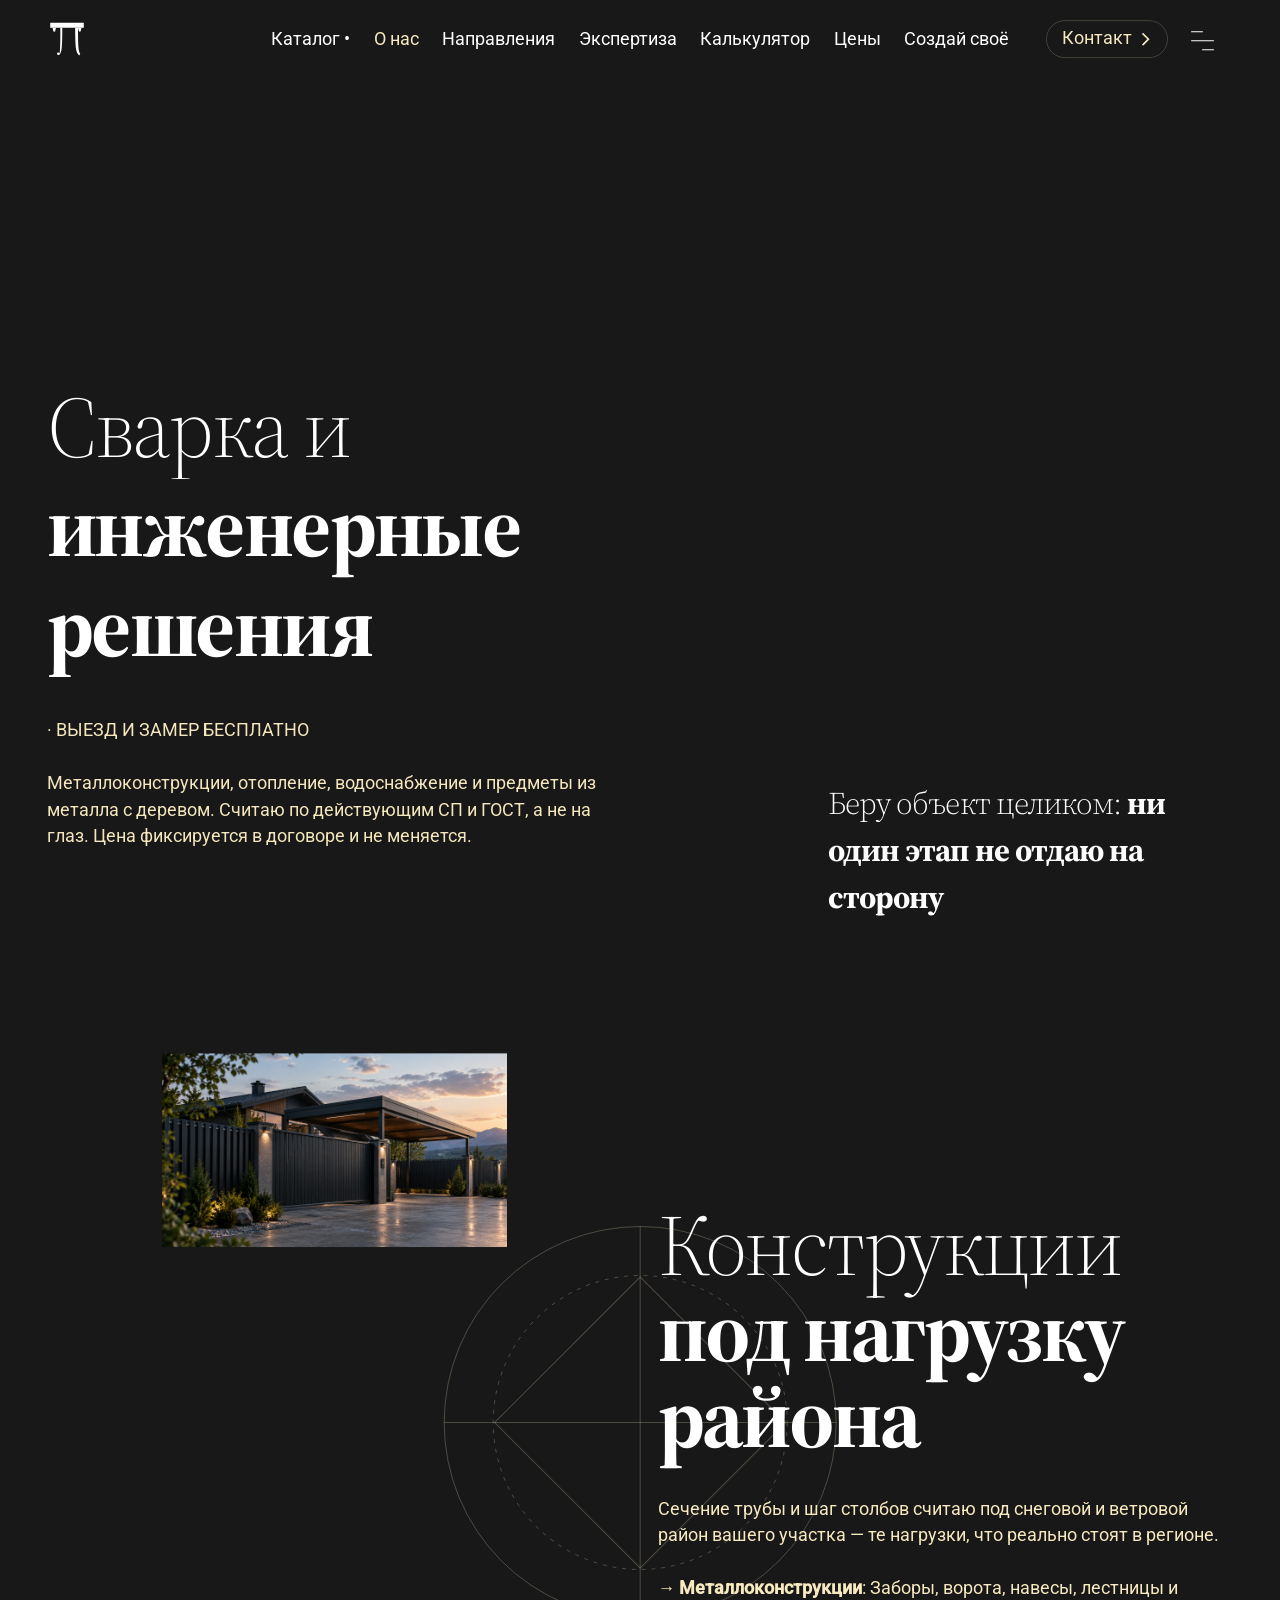
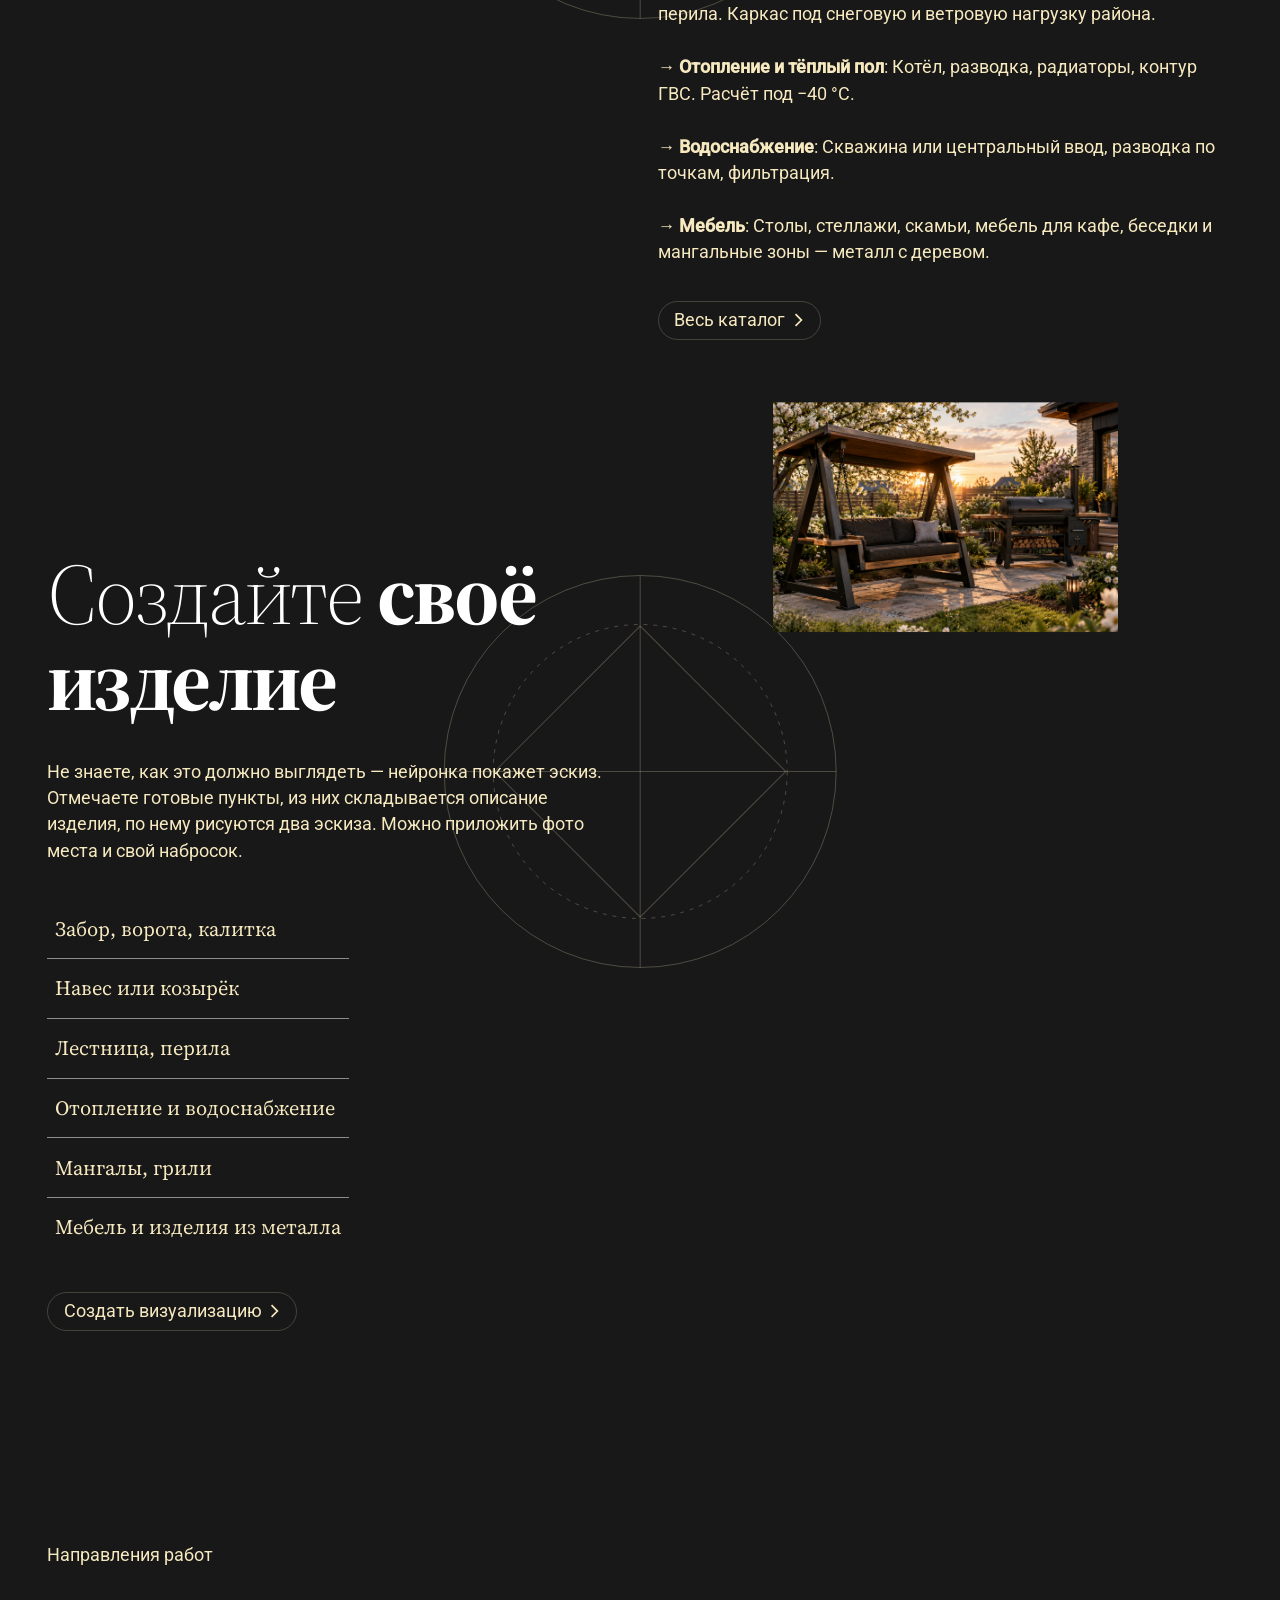
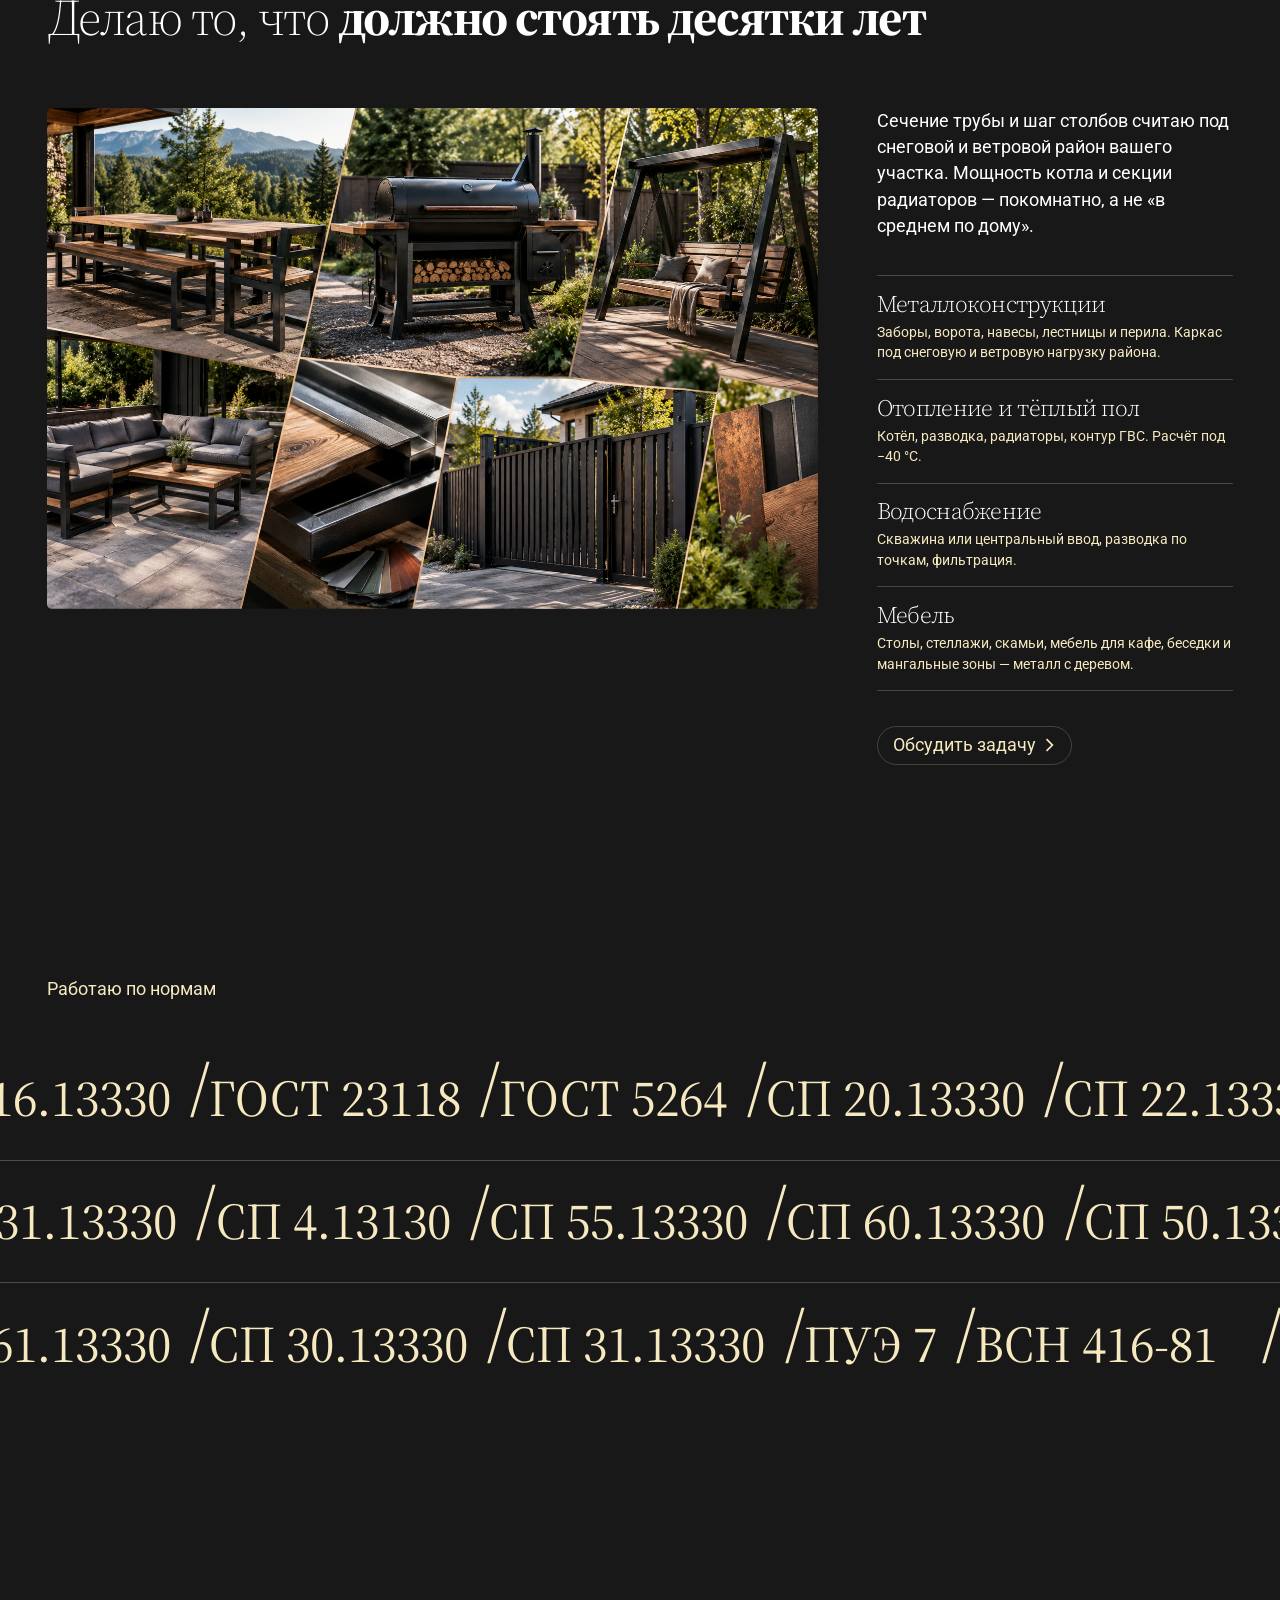
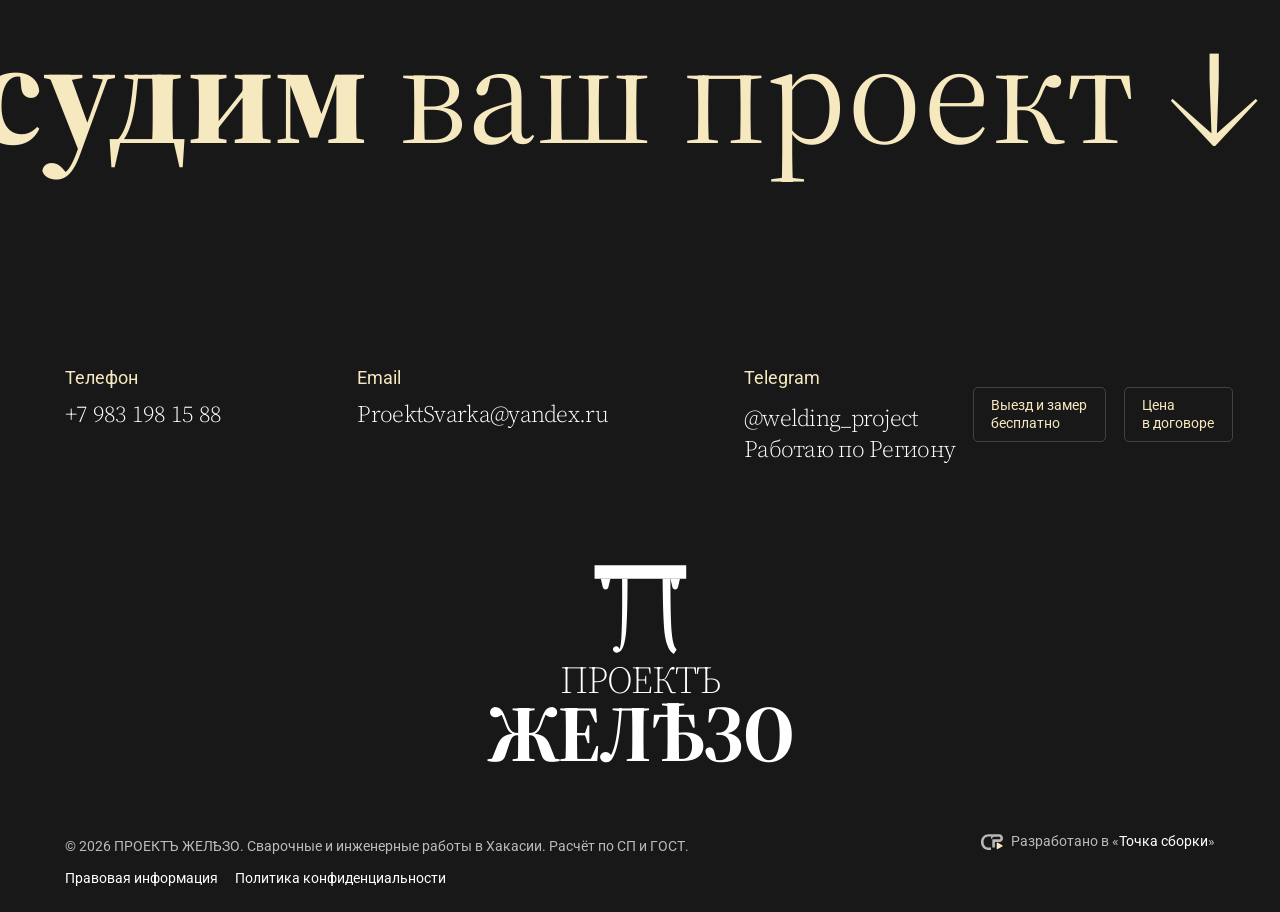
==== about.html @ 5ae34d2c "works gallery: click to zoom photos, cursor text Увеличить, loupe cursor" ====
<!DOCTYPE html>
<html lang="ru">
<head>
<meta charset="utf-8">
<meta name="viewport" content="width=device-width, initial-scale=1, viewport-fit=cover">
<title>Сварка и инженерные решения в Нижегородской области | ПРОЕКТЪ ЖЕЛѢЗО</title>
<meta name="description" content="Беру объект целиком: расчёт, закупка металла, изготовление и монтаж. Работаю по Региону выезд и замер бесплатно, цена фиксируется в договоре.">
<meta name="theme-color" content="#181818">
<link rel="canonical" href="https://project-p-coral.vercel.app/about">
<meta property="og:type" content="website">
<meta property="og:site_name" content="ПРОЕКТЪ ЖЕЛѢЗО">
<meta property="og:locale" content="ru_RU">
<meta property="og:title" content="Сварка и инженерные решения в Нижегородской области | ПРОЕКТЪ ЖЕЛѢЗО">
<meta property="og:description" content="Беру объект целиком: расчёт, закупка металла, изготовление и монтаж. Работаю по Региону выезд и замер бесплатно, цена фиксируется в договоре.">
<meta property="og:url" content="https://project-p-coral.vercel.app/about">
<meta property="og:image" content="https://project-p-coral.vercel.app/">
<meta name="twitter:card" content="summary_large_image">
<meta name="geo.region" content="RU-KK">
<meta name="geo.position" content="53.7156;91.4292">
<meta name="ICBM" content="53.7156, 91.4292">
<link rel="icon" type="image/svg+xml" href="data:image/svg+xml,%3Csvg%20xmlns%3D%22http%3A%2F%2Fwww.w3.org%2F2000%2Fsvg%22%20viewBox%3D%220%200%2064%2064%22%20fill%3D%22none%22%3E%3Crect%20width%3D%2264%22%20height%3D%2264%22%20rx%3D%2212%22%20fill%3D%22%23181818%22%2F%3E%3Cg%20transform%3D%22translate(32%2034.5)%20scale(.95)%20translate(-32%20-34.5)%22%3E%3Cg%20fill%3D%22%23f6e8bf%22%3E%0A%3Cpath%20d%3D%22M8.5%2012.4h47v6.9h-47z%22%2F%3E%0A%3Cpath%20d%3D%22M11.7%2019.3h4.9l-1%204.3c-.2.85-.65%201.25-1.45%201.25s-1.25-.4-1.45-1.25z%22%2F%3E%0A%3Cpath%20d%3D%22M47.4%2019.3h4.9l-1%204.3c-.2.85-.65%201.25-1.45%201.25s-1.25-.4-1.45-1.25z%22%2F%3E%0A%3Cpath%20d%3D%22M20.6%2019.3h4.8c0%2013.2-.25%2022.4-.75%2027.6-.5%205.1-1.5%208.4-3%209.7-1.05.9-2.15.95-3.05.25-.8-.6-.9-1.6-.2-2.3.7-.7%201.65-.7%202.35-.05.3.28.5.6.62.98.42-1.25.72-3.4.9-6.5.32-5.3.5-15.2.33-29.68z%22%2F%3E%0A%3Cpath%20d%3D%22M39.8%2019.3h7.6c0%2013.4.22%2022.7.68%2027.9.42%204.6%201.25%207.4%202.52%208.4l-1.5%202.4c-2.2-1.4-3.65-4.35-4.42-8.85-.8-4.7-1.15-14.6-1.28-29.85z%22%2F%3E%0A%3C%2Fg%3E%3C%2Fg%3E%3C%2Fsvg%3E">
<script>
  // Анимации появления включаются только при работающем JS; если скрипты не загрузились за 8 секунд — показываем страницу как есть
  document.documentElement.classList.add('js');
  setTimeout(function () {
    if (window.__siteReady) return;
    document.documentElement.classList.remove('js');
    var l = document.getElementById('loader');
    if (l) l.style.display = 'none';
  }, 8000);
</script>
<link rel="preload" href="assets/fonts/roboto-cyrillic-1.woff2" as="font" type="font/woff2" crossorigin>
<link rel="preload" href="assets/fonts/source-serif-4-cyrillic-5.woff2" as="font" type="font/woff2" crossorigin>
<link rel="preload" href="assets/fonts/source-serif-4-cyrillic-ext-4.woff2" as="font" type="font/woff2" crossorigin>
<link rel="stylesheet" href="assets/css/fonts.css">
<link rel="stylesheet" href="assets/css/style.css">
<link rel="stylesheet" href="assets/css/create.css">
<link rel="stylesheet" href="assets/css/mobile.css">
</head>
<body class="loading" data-page="about" data-gears="object">
<div class="page">
<button class="to-top" type="button" aria-label="Наверх" data-to-top data-cursor="-fusion"><svg viewBox="0 0 24 24" width="100%" height="100%" fill="none" stroke="currentColor" stroke-width="1.5" aria-hidden="true"><path d="M12 19V5M5.5 11.5 12 5l6.5 6.5"/></svg></button>

<nav class="topbar" id="topbar">
  <section class="topbar__wrap">
    <div class="topbar__inner">
      <div class="topbar__left">
        <a class="brand" href="index.html" aria-label="ПРОЕКТЪ ЖЕЛѢЗО — на главную" title="ПРОЕКТЪ ЖЕЛѢЗО" data-top-item data-cursor="-fusion"><svg viewBox="4 8 56 54" width="100%" height="100%" fill="none" role="img" aria-hidden="true"><g fill="currentColor">
<path d="M8.5 12.4h47v6.9h-47z"/>
<path d="M11.7 19.3h4.9l-1 4.3c-.2.85-.65 1.25-1.45 1.25s-1.25-.4-1.45-1.25z"/>
<path d="M47.4 19.3h4.9l-1 4.3c-.2.85-.65 1.25-1.45 1.25s-1.25-.4-1.45-1.25z"/>
<path d="M20.6 19.3h4.8c0 13.2-.25 22.4-.75 27.6-.5 5.1-1.5 8.4-3 9.7-1.05.9-2.15.95-3.05.25-.8-.6-.9-1.6-.2-2.3.7-.7 1.65-.7 2.35-.05.3.28.5.6.62.98.42-1.25.72-3.4.9-6.5.32-5.3.5-15.2.33-29.68z"/>
<path d="M39.8 19.3h7.6c0 13.4.22 22.7.68 27.9.42 4.6 1.25 7.4 2.52 8.4l-1.5 2.4c-2.2-1.4-3.65-4.35-4.42-8.85-.8-4.7-1.15-14.6-1.28-29.85z"/>
</g></svg></a>

      </div>
      <div class="topbar__right">
        <div class="nav-links"><div class="nav-links__inner">
          <a class="topbar__works" href="works.html" data-open-dropdown aria-controls="dropdown-works" data-cursor="-hidden"><p class="link-u" data-top-item>Каталог •</p></a>
          <a class="link-u is-current" href="about.html" data-top-item data-cursor="-hidden">О нас</a>
          <a class="link-u" href="team.html" data-top-item data-cursor="-hidden">Направления</a>
          <a class="link-u" href="expertise.html" data-top-item data-cursor="-hidden">Экспертиза</a>
          <a class="link-u" href="calculator.html" data-top-item data-cursor="-hidden">Калькулятор</a>
          <a class="link-u" href="prices.html" data-top-item data-cursor="-hidden">Цены</a>
          <a class="link-u" href="index.html#create" data-top-item data-cursor="-hidden">Создай своё</a>
        </div></div>
        <div class="topbar__menu" data-top-item>
          <a class="btn-link" href="#contact" data-cursor="-fusion"><div class="btn "><div class="btn__list"><div class="btn__text">Контакт</div><div class="btn__icon"><svg viewBox="0 0 8 12" width="100%" height="100%" fill="none" stroke="currentColor" stroke-width="1.4"><polyline points="1.5,1 6.5,6 1.5,11"/></svg></div></div></div></a>
          <div class="hamburger-wrap" data-cursor="-fusion"><button class="hamburger" type="button" data-open-menu aria-label="Открыть меню" aria-expanded="false"><span></span></button></div>
        </div>
      </div>
    </div>
  </section>
</nav>
<main class="page-main" id="main">

<section class="hero hero--about">
  <div class="container ahero">
    <div class="ahero__grid">
      <div class="ahero__left">
        <h1 class="page-title" data-split data-chars>Сварка и <strong>инженерные решения</strong></h1>
        <div class="ahero__intro" data-fade-up> · ВЫЕЗД И ЗАМЕР БЕСПЛАТНО<br><br>Металлоконструкции, отопление, водоснабжение и предметы из металла с деревом. Считаю по действующим СП и ГОСТ, а не на глаз. Цена фиксируется в договоре и не меняется.</div>
      </div>
      <div class="ahero__right">
        <div class="ahero__baseline" data-fade-up>Беру объект целиком: <strong>ни один этап не отдаю на сторону</strong></div>
      </div>
    </div>
  </div>
</section>
<section class="asec">
  <div class="container">
    <div class="asec__grid">
      <div class="asec__col-img"><div class="asec__img-wrap" data-parallax><img class="asec__img" src="assets/photo/zabory-vorota.jpg" alt="Ворота, забор и навес" width="1600" height="900" decoding="async"></div></div>
      <div class="asec__col-txt">
        <h2 class="asec__title">Конструкции <strong>под нагрузку района</strong></h2>
        <p class="asec__text">Сечение трубы и шаг столбов считаю под снеговой и ветровой район вашего участка — те нагрузки, что реально стоят в регионе.<br><br>→ <strong>Металлоконструкции</strong>: Заборы, ворота, навесы, лестницы и перила. Каркас под снеговую и ветровую нагрузку района.<br><br>→ <strong>Отопление и тёплый пол</strong>: Котёл, разводка, радиаторы, контур ГВС. Расчёт под −40 °C.<br><br>→ <strong>Водоснабжение</strong>: Скважина или центральный ввод, разводка по точкам, фильтрация.<br><br>→ <strong>Мебель</strong>: Столы, стеллажи, скамьи, мебель для кафе, беседки и мангальные зоны — металл с деревом.</p>
        <a class="btn-link" href="works.html" data-cursor="-fusion"><div class="btn "><div class="btn__list"><div class="btn__text">Весь каталог</div><div class="btn__icon"><svg viewBox="0 0 8 12" width="100%" height="100%" fill="none" stroke="currentColor" stroke-width="1.4"><polyline points="1.5,1 6.5,6 1.5,11"/></svg></div></div></div></a>
      </div>
    </div>
    <img class="asec__svg" src="assets/img/line-art.svg" alt="" width="450" height="450" decoding="async" loading="lazy">
  </div>
</section>
<section class="asec">
  <div class="container">
    <div class="asec__grid">
      <div class="asec__col-txt">
        <h2 class="asec__title">Создайте <strong>своё изделие</strong></h2>
        <p class="asec__text">Не знаете, как это должно выглядеть — нейронка покажет эскиз. Отмечаете готовые пункты, из них складывается описание изделия, по нему рисуются два эскиза. Можно приложить фото места и свой набросок.</p>
        <div><ul class="ptypes">
          <li class="ptypes__item"><div class="ptypes__txt">Забор, ворота, калитка</div></li>
          <li class="ptypes__item"><div class="ptypes__txt">Навес или козырёк</div></li>
          <li class="ptypes__item"><div class="ptypes__txt">Лестница, перила</div></li>
          <li class="ptypes__item"><div class="ptypes__txt">Отопление и водоснабжение</div></li>
          <li class="ptypes__item"><div class="ptypes__txt">Мангалы, грили</div></li>
          <li class="ptypes__item"><div class="ptypes__txt">Мебель и изделия из металла</div></li>
        </ul></div>
        <a class="btn-link" href="index.html#create" data-cursor="-fusion"><div class="btn "><div class="btn__list"><div class="btn__text">Создать визуализацию</div><div class="btn__icon"><svg viewBox="0 0 8 12" width="100%" height="100%" fill="none" stroke="currentColor" stroke-width="1.4"><polyline points="1.5,1 6.5,6 1.5,11"/></svg></div></div></div></a>
      </div>
      <div class="asec__col-img asec__col-img--right"><div class="asec__img-wrap" data-parallax><img class="asec__img" src="assets/photo/izdeliya-iz-metalla.jpg" alt="Качели и гриль из металла" width="1536" height="1024" decoding="async" loading="lazy"></div></div>
    </div>
    <img class="asec__svg" src="assets/img/line-art.svg" alt="" width="450" height="450" decoding="async" loading="lazy">
  </div>
</section>

<section class="team team--transparent">
  <div class="container team__inner">
    <div class="sec-head">
      <div class="sec-head__sur">Направления работ</div>
      <h2 class="sec-head__title">Делаю то, что <strong>должно стоять десятки лет</strong></h2>
    </div>
    <div class="team__grid">
      <div class="team__left"><a class="team__img-wrap" href="team.html" data-cursor-text="Открыть"><img class="team__img" src="assets/photo/kollazh-izdeliya.jpg" alt="Мебель, мангал, качели и ворота из металла" width="1536" height="1024" decoding="async" loading="lazy"></a></div>
      <div class="team__right"><div class="team__right-wrap team__right-wrap--dirs">
        <div class="team__txt">Сечение трубы и шаг столбов считаю под снеговой и ветровой район вашего участка. Мощность котла и секции радиаторов — покомнатно, а не «в среднем по дому».</div>
        <ul class="dirs">
          <li class="dirs__item"><div class="dirs__title">Металлоконструкции</div><div class="dirs__text">Заборы, ворота, навесы, лестницы и перила. Каркас под снеговую и ветровую нагрузку района.</div></li>
          <li class="dirs__item"><div class="dirs__title">Отопление и тёплый пол</div><div class="dirs__text">Котёл, разводка, радиаторы, контур ГВС. Расчёт под −40 °C.</div></li>
          <li class="dirs__item"><div class="dirs__title">Водоснабжение</div><div class="dirs__text">Скважина или центральный ввод, разводка по точкам, фильтрация.</div></li>
          <li class="dirs__item"><div class="dirs__title">Мебель</div><div class="dirs__text">Столы, стеллажи, скамьи, мебель для кафе, беседки и мангальные зоны — металл с деревом.</div></li>
        </ul>
        <a class="btn-link" href="#contact" data-cursor="-fusion"><div class="btn "><div class="btn__list"><div class="btn__text">Обсудить задачу</div><div class="btn__icon"><svg viewBox="0 0 8 12" width="100%" height="100%" fill="none" stroke="currentColor" stroke-width="1.4"><polyline points="1.5,1 6.5,6 1.5,11"/></svg></div></div></div></a>
      </div></div>
    </div>
  </div>
</section>
<section class="partners">
  <div class="container"><div class="sec-head__sur">Работаю по нормам</div></div>
  <div>
    <div class="partners__row"><div class="partners__inner" data-partners="fwd">
      <p class="partners__txt"><span>СП 16.13330</span><span>ГОСТ 23118</span><span>ГОСТ 5264</span><span>СП 20.13330</span><span>СП 22.13330</span></p><p class="partners__txt"><span>СП 16.13330</span><span>ГОСТ 23118</span><span>ГОСТ 5264</span><span>СП 20.13330</span><span>СП 22.13330</span></p>
    </div></div>
    <div class="partners__row partners__row--rev"><div class="partners__inner" data-partners="rev">
      <p class="partners__txt"><span>СП 131.13330</span><span>СП 4.13130</span><span>СП 55.13330</span><span>СП 60.13330</span><span>СП 50.13330</span></p><p class="partners__txt"><span>СП 131.13330</span><span>СП 4.13130</span><span>СП 55.13330</span><span>СП 60.13330</span><span>СП 50.13330</span></p>
    </div></div>
    <div class="partners__row"><div class="partners__inner" data-partners="fwd">
      <p class="partners__txt"><span>СП 61.13330</span><span>СП 30.13330</span><span>СП 31.13330</span><span>ПУЭ 7</span><span>ВСН 416-81</span></p><p class="partners__txt"><span>СП 61.13330</span><span>СП 30.13330</span><span>СП 31.13330</span><span>ПУЭ 7</span><span>ВСН 416-81</span></p>
    </div></div>
  </div>
</section>
</main>

<div class="footer">
  <section class="footer__main">
    <div class="marquee" data-marquee data-cursor="-fusion-big">
      <div class="marquee__wrap">
        <div class="marquee__panel" data-marquee-panel><div class="marquee__text"><strong>Обсудим</strong> ваш проект ↓</div></div>
        <div class="marquee__panel" data-marquee-panel><div class="marquee__text"><strong>Обсудим</strong> ваш проект ↓</div></div>
      </div>
    </div>
    <div class="footer__contact" id="contact">
      <div class="footer__grid">
        <div class="footer__content">
          <a class="fcard" href="tel:+79831981588" data-cursor="-fusion"><h3 class="fcard__title">Телефон</h3><div class="fcard__value">+7 983 198 15 88</div></a>
          <a class="fcard" href="mailto:ProektSvarka@yandex.ru" data-cursor="-fusion"><h3 class="fcard__title">Email</h3><div class="fcard__value">ProektSvarka@yandex.ru</div></a>
          <div class="footer__address">
            <a class="fcard" href="https://t.me/welding_project" target="_blank" rel="noopener" data-cursor="-fusion"><h3 class="fcard__title">Telegram</h3><div class="fcard__value fcard__value--lh">@welding_project<br>Работаю по Региону</div></a>
            <div class="labels">
              <div class="labels__chip">Выезд и замер<br>бесплатно</div>
              <div class="labels__chip">Цена<br>в договоре</div>
            </div>
          </div>
        </div>
      </div>
      <div class="footer__logo-wrap"><a href="index.html" aria-label="ПРОЕКТЪ ЖЕЛѢЗО"><div class="footer__logo" data-cursor="-fusion"><svg viewBox="0 0 350 232" width="100%" height="100%" fill="none" role="img" aria-hidden="true"><g transform="translate(113 0) scale(1.95)"><g fill="currentColor">
<path d="M8.5 12.4h47v6.9h-47z"/>
<path d="M11.7 19.3h4.9l-1 4.3c-.2.85-.65 1.25-1.45 1.25s-1.25-.4-1.45-1.25z"/>
<path d="M47.4 19.3h4.9l-1 4.3c-.2.85-.65 1.25-1.45 1.25s-1.25-.4-1.45-1.25z"/>
<path d="M20.6 19.3h4.8c0 13.2-.25 22.4-.75 27.6-.5 5.1-1.5 8.4-3 9.7-1.05.9-2.15.95-3.05.25-.8-.6-.9-1.6-.2-2.3.7-.7 1.65-.7 2.35-.05.3.28.5.6.62.98.42-1.25.72-3.4.9-6.5.32-5.3.5-15.2.33-29.68z"/>
<path d="M39.8 19.3h7.6c0 13.4.22 22.7.68 27.9.42 4.6 1.25 7.4 2.52 8.4l-1.5 2.4c-2.2-1.4-3.65-4.35-4.42-8.85-.8-4.7-1.15-14.6-1.28-29.85z"/>
</g></g><text x="175" y="152" text-anchor="middle" fill="currentColor" font-family="'Source Serif 4',Georgia,serif" font-size="38" font-weight="300" letter-spacing="-1">ПРОЕКТЪ</text><text x="175" y="220" text-anchor="middle" fill="currentColor" font-family="'Source Serif 4',Georgia,serif" font-size="80" font-weight="700" letter-spacing="-2">ЖЕЛѢЗО</text></svg></div></a></div>
      <div class="footer__mentions">
        <div class="footer__copy">© <span class="js-year">2026</span> ПРОЕКТЪ ЖЕЛѢЗО. Сварочные и инженерные работы в Хакасии. Расчёт по СП и ГОСТ.</div>
        <div class="fcredit"><span class="fcredit__mark"><svg viewBox="16 17 148 108" width="100%" height="100%" role="img" aria-hidden="true">
<g fill="currentColor"><path d="M22 72C22 43 43 23 70 23H99L84 38H70C51 38 38 51 38 72C38 93 51 106 70 106H84V121H68C42 121 22 101 22 72Z"/><path d="M84 38L99 23H134C149 23 158 34 158 48C158 62 149 72 135 72H108V106H92V55H134C139 55 142 52 142 48C142 43 139 39 134 39H99L84 54V38Z"/></g>
<path d="M126 76L153 91C157 93 157 98 153 100L126 115C122 117 119 114 119 110V81C119 77 122 74 126 76Z" fill="var(--wheat)"/>
</svg></span><span class="fcredit__txt">Разработано в «<strong>Точка сборки</strong>»</span></div>
        <div class="footer__legal">
          <a class="link-u" href="legal.html">Правовая информация</a>
          <a class="link-u" href="privacy.html">Политика конфиденциальности</a>
        </div>
      </div>
    </div>
  </section>
</div>

<div class="overlay" id="overlay" aria-hidden="true">
  <section class="overlay__header">
    <div class="topbar__inner">
      <div class="topbar__left"><a class="brand brand--overlay" href="index.html" data-cursor="-fusion"><svg viewBox="4 8 56 54" width="100%" height="100%" fill="none" role="img" aria-hidden="true"><g fill="currentColor">
<path d="M8.5 12.4h47v6.9h-47z"/>
<path d="M11.7 19.3h4.9l-1 4.3c-.2.85-.65 1.25-1.45 1.25s-1.25-.4-1.45-1.25z"/>
<path d="M47.4 19.3h4.9l-1 4.3c-.2.85-.65 1.25-1.45 1.25s-1.25-.4-1.45-1.25z"/>
<path d="M20.6 19.3h4.8c0 13.2-.25 22.4-.75 27.6-.5 5.1-1.5 8.4-3 9.7-1.05.9-2.15.95-3.05.25-.8-.6-.9-1.6-.2-2.3.7-.7 1.65-.7 2.35-.05.3.28.5.6.62.98.42-1.25.72-3.4.9-6.5.32-5.3.5-15.2.33-29.68z"/>
<path d="M39.8 19.3h7.6c0 13.4.22 22.7.68 27.9.42 4.6 1.25 7.4 2.52 8.4l-1.5 2.4c-2.2-1.4-3.65-4.35-4.42-8.85-.8-4.7-1.15-14.6-1.28-29.85z"/>
</g></svg></a></div>
      <div class="topbar__right topbar__right--end">
        <div class="topbar__menu">
          <a class="btn-link" href="#contact" data-cursor="-fusion"><div class="btn btn--dark"><div class="btn__list"><div class="btn__text">Контакт</div><div class="btn__icon"><svg viewBox="0 0 8 12" width="100%" height="100%" fill="none" stroke="currentColor" stroke-width="1.4"><polyline points="1.5,1 6.5,6 1.5,11"/></svg></div></div></div></a>
          <div class="hamburger-wrap" data-cursor="-fusion"><button class="hamburger is-active" type="button" data-close-menu aria-label="Закрыть меню"><span></span></button></div>
        </div>
      </div>
    </div>
  </section>
  <section class="overlay__content">
    <div class="overlay__grid">
      <div class="overlay__left">
        <a class="overlay__link" href="works.html" data-split data-chars data-cursor="-fusion">Каталог работ</a>
        <a class="overlay__link is-current" href="about.html" data-split data-chars data-cursor="-fusion">О нас</a>
        <a class="overlay__link" href="team.html" data-split data-chars data-cursor="-fusion">Направления</a>
        <a class="overlay__link" href="expertise.html" data-split data-chars data-cursor="-fusion">Экспертиза</a>
        <a class="overlay__link" href="calculator.html" data-split data-chars data-cursor="-fusion">Калькулятор</a>
        <a class="overlay__link" href="prices.html" data-split data-chars data-cursor="-fusion">Цены</a>
        <a class="overlay__link" href="index.html#create" data-split data-chars data-cursor="-fusion">Создай своё</a>
      </div>
      <div class="overlay__right">
        <a class="ocard" href="tel:+79831981588" data-fade-up data-cursor="-hidden"><h3 class="ocard__title">Телефон</h3><div class="ocard__txt">+7 983 198 15 88</div></a>
        <a class="ocard" href="mailto:ProektSvarka@yandex.ru" data-fade-up data-cursor="-hidden"><h3 class="ocard__title">Email</h3><div class="ocard__txt">ProektSvarka@yandex.ru</div></a>
        <a class="ocard" href="https://t.me/welding_project" target="_blank" rel="noopener" data-fade-up data-cursor="-hidden"><h3 class="ocard__title">Telegram</h3><div class="ocard__txt">@welding_project<br>Выезд и замер бесплатно</div></a>
      </div>
    </div>
  </section>
  <section class="overlay__footer">
    <div class="overlay__fgrid">
      <div class="overlay__social" data-fade-up>
        <a class="link-u" href="https://t.me/welding_project" target="_blank" rel="noopener" data-cursor="-hidden">Telegram</a>
        <a class="link-u" href="tel:+79831981588" data-cursor="-hidden">Позвонить</a>
        <a class="link-u" href="mailto:ProektSvarka@yandex.ru" data-cursor="-hidden">Написать на почту</a>
      </div>
      <div class="overlay__copy-col" data-fade-up><div class="overlay__copy">© <span class="js-year">2026</span> ПРОЕКТЪ ЖЕЛѢЗО. Цена фиксируется в договоре.</div></div>
    </div>
  </section>
</div>

<section class="wmenu" id="dropdown-works" aria-hidden="true">
  <div class="wmenu__wrap">
    <div class="wmenu__grid">
      <div class="wmenu__left">
        <h2 class="wmenu__title" data-cursor="-fusion">Каталог <strong>работ</strong></h2>
        <div class="wmenu__txt">Сварной каркас, дерево, металл — от заборов и навесов до мебели и мангалов. Каркас варю сам, металл — порошковая окраска в любой RAL или патина под лофт.</div>
        <a class="btn-link" href="works.html" data-cursor="-fusion"><div class="btn "><div class="btn__list"><div class="btn__text">Весь каталог</div><div class="btn__icon"><svg viewBox="0 0 8 12" width="100%" height="100%" fill="none" stroke="currentColor" stroke-width="1.4"><polyline points="1.5,1 6.5,6 1.5,11"/></svg></div></div></div></a>
      </div>
      <div class="wmenu__center">
        <h3 class="wmenu__h3">Виды работ</h3>
        <div class="wmenu__list">
          <div class="wmenu__item"><a href="works.html?cat=%D0%9C%D0%B5%D1%82%D0%B0%D0%BB%D0%BB%D0%BE%D0%BA%D0%BE%D0%BD%D1%81%D1%82%D1%80%D1%83%D0%BA%D1%86%D0%B8%D0%B8">Металлоконструкции</a></div>
          <div class="wmenu__item"><a href="works.html?cat=%D0%9B%D0%B5%D1%81%D1%82%D0%BD%D0%B8%D1%86%D1%8B%20%D0%B8%20%D0%BF%D0%B5%D1%80%D0%B8%D0%BB%D0%B0">Лестницы и перила</a></div>
          <div class="wmenu__item"><a href="works.html?cat=%D0%91%D0%B5%D1%81%D0%B5%D0%B4%D0%BA%D0%B8%20%D0%B8%20%D0%BD%D0%B0%D0%B2%D0%B5%D1%81%D1%8B">Беседки и навесы</a></div>
          <div class="wmenu__item"><a href="works.html?cat=%D0%9C%D0%B0%D0%BD%D0%B3%D0%B0%D0%BB%D1%8B%20%D0%B8%20%D0%B3%D1%80%D0%B8%D0%BB%D0%B8">Мангалы и грили</a></div>
          <div class="wmenu__item"><a href="works.html?cat=%D0%9C%D0%B5%D0%B1%D0%B5%D0%BB%D1%8C">Мебель</a></div>
          <div class="wmenu__item"><a href="works.html?cat=%D0%A3%D0%BB%D0%B8%D1%87%D0%BD%D0%B0%D1%8F%20%D0%BC%D0%B5%D0%B1%D0%B5%D0%BB%D1%8C">Уличная мебель</a></div>
          <div class="wmenu__item"><a href="works.html?cat=%D0%98%D0%B7%D0%B4%D0%B5%D0%BB%D0%B8%D1%8F%20%D0%B8%D0%B7%20%D0%BC%D0%B5%D1%82%D0%B0%D0%BB%D0%BB%D0%B0">Изделия из металла</a></div>
          <div class="wmenu__item"><a href="works.html?cat=%D0%9E%D1%82%D0%BE%D0%BF%D0%BB%D0%B5%D0%BD%D0%B8%D0%B5">Отопление</a></div>
          <div class="wmenu__item"><a href="works.html?cat=%D0%92%D0%BE%D0%B4%D0%BE%D1%81%D0%BD%D0%B0%D0%B1%D0%B6%D0%B5%D0%BD%D0%B8%D0%B5">Водоснабжение</a></div>
        </div>
      </div>
      <div class="wmenu__right">
        <h3 class="wmenu__h3">Последний проект</h3>
        <div class="lastp">
          <div class="lastp__left"><a class="clickable-parent" href="works.html" data-cursor-text="Смотреть"><h4 class="lastp__title" data-cursor="-fusion">Кровать</h4></a></div>
          <div class="lastp__img-wrap"><img class="lastp__img" src="assets/photo/krovat2.png" alt="Деревянная кровать на металлическом каркасе" decoding="async" loading="lazy"></div>
        </div>
      </div>
    </div>
  </div>
</section>
<div class="loader loader--inner" id="loader"></div>
</div>
<script src="assets/vendor/gsap.min.js"></script>
<script src="assets/vendor/ScrollTrigger.min.js"></script>
<script src="assets/vendor/lenis.min.js"></script>
<script src="assets/vendor/split-type.min.js"></script>
<script src="assets/js/main.js"></script>
</body>
</html>
---- assets/css/fonts.css ----
/* Шрифты сайта (локальные копии): Roboto и Source Serif 4, лицензии Apache 2.0 и SIL OFL 1.1 */
@font-face {
  font-family: 'Roboto';
  font-style: normal;
  font-weight: 300;
  font-display: swap;
  src: url('../fonts/roboto-cyrillic-ext-0.woff2') format('woff2');
  unicode-range: U+0460-052F, U+1C80-1C8A, U+20B4, U+2DE0-2DFF, U+A640-A69F, U+FE2E-FE2F;
}
@font-face {
  font-family: 'Roboto';
  font-style: normal;
  font-weight: 300;
  font-display: swap;
  src: url('../fonts/roboto-cyrillic-1.woff2') format('woff2');
  unicode-range: U+0301, U+0400-045F, U+0490-0491, U+04B0-04B1, U+2116;
}
@font-face {
  font-family: 'Roboto';
  font-style: normal;
  font-weight: 300;
  font-display: swap;
  src: url('../fonts/roboto-latin-ext-2.woff2') format('woff2');
  unicode-range: U+0100-02BA, U+02BD-02C5, U+02C7-02CC, U+02CE-02D7, U+02DD-02FF, U+0304, U+0308, U+0329, U+1D00-1DBF, U+1E00-1E9F, U+1EF2-1EFF, U+2020, U+20A0-20AB, U+20AD-20C0, U+2113, U+2C60-2C7F, U+A720-A7FF;
}
@font-face {
  font-family: 'Roboto';
  font-style: normal;
  font-weight: 300;
  font-display: swap;
  src: url('../fonts/roboto-latin-3.woff2') format('woff2');
  unicode-range: U+0000-00FF, U+0131, U+0152-0153, U+02BB-02BC, U+02C6, U+02DA, U+02DC, U+0304, U+0308, U+0329, U+2000-206F, U+20AC, U+2122, U+2191, U+2193, U+2212, U+2215, U+FEFF, U+FFFD;
}
@font-face {
  font-family: 'Roboto';
  font-style: normal;
  font-weight: 400;
  font-display: swap;
  src: url('../fonts/roboto-cyrillic-ext-0.woff2') format('woff2');
  unicode-range: U+0460-052F, U+1C80-1C8A, U+20B4, U+2DE0-2DFF, U+A640-A69F, U+FE2E-FE2F;
}
@font-face {
  font-family: 'Roboto';
  font-style: normal;
  font-weight: 400;
  font-display: swap;
  src: url('../fonts/roboto-cyrillic-1.woff2') format('woff2');
  unicode-range: U+0301, U+0400-045F, U+0490-0491, U+04B0-04B1, U+2116;
}
@font-face {
  font-family: 'Roboto';
  font-style: normal;
  font-weight: 400;
  font-display: swap;
  src: url('../fonts/roboto-latin-ext-2.woff2') format('woff2');
  unicode-range: U+0100-02BA, U+02BD-02C5, U+02C7-02CC, U+02CE-02D7, U+02DD-02FF, U+0304, U+0308, U+0329, U+1D00-1DBF, U+1E00-1E9F, U+1EF2-1EFF, U+2020, U+20A0-20AB, U+20AD-20C0, U+2113, U+2C60-2C7F, U+A720-A7FF;
}
@font-face {
  font-family: 'Roboto';
  font-style: normal;
  font-weight: 400;
  font-display: swap;
  src: url('../fonts/roboto-latin-3.woff2') format('woff2');
  unicode-range: U+0000-00FF, U+0131, U+0152-0153, U+02BB-02BC, U+02C6, U+02DA, U+02DC, U+0304, U+0308, U+0329, U+2000-206F, U+20AC, U+2122, U+2191, U+2193, U+2212, U+2215, U+FEFF, U+FFFD;
}
@font-face {
  font-family: 'Roboto';
  font-style: normal;
  font-weight: 500;
  font-display: swap;
  src: url('../fonts/roboto-cyrillic-ext-0.woff2') format('woff2');
  unicode-range: U+0460-052F, U+1C80-1C8A, U+20B4, U+2DE0-2DFF, U+A640-A69F, U+FE2E-FE2F;
}
@font-face {
  font-family: 'Roboto';
  font-style: normal;
  font-weight: 500;
  font-display: swap;
  src: url('../fonts/roboto-cyrillic-1.woff2') format('woff2');
  unicode-range: U+0301, U+0400-045F, U+0490-0491, U+04B0-04B1, U+2116;
}
@font-face {
  font-family: 'Roboto';
  font-style: normal;
  font-weight: 500;
  font-display: swap;
  src: url('../fonts/roboto-latin-ext-2.woff2') format('woff2');
  unicode-range: U+0100-02BA, U+02BD-02C5, U+02C7-02CC, U+02CE-02D7, U+02DD-02FF, U+0304, U+0308, U+0329, U+1D00-1DBF, U+1E00-1E9F, U+1EF2-1EFF, U+2020, U+20A0-20AB, U+20AD-20C0, U+2113, U+2C60-2C7F, U+A720-A7FF;
}
@font-face {
  font-family: 'Roboto';
  font-style: normal;
  font-weight: 500;
  font-display: swap;
  src: url('../fonts/roboto-latin-3.woff2') format('woff2');
  unicode-range: U+0000-00FF, U+0131, U+0152-0153, U+02BB-02BC, U+02C6, U+02DA, U+02DC, U+0304, U+0308, U+0329, U+2000-206F, U+20AC, U+2122, U+2191, U+2193, U+2212, U+2215, U+FEFF, U+FFFD;
}
@font-face {
  font-family: 'Source Serif 4';
  font-style: normal;
  font-weight: 300;
  font-display: swap;
  src: url('../fonts/source-serif-4-cyrillic-ext-4.woff2') format('woff2');
  unicode-range: U+0460-052F, U+1C80-1C8A, U+20B4, U+2DE0-2DFF, U+A640-A69F, U+FE2E-FE2F;
}
@font-face {
  font-family: 'Source Serif 4';
  font-style: normal;
  font-weight: 300;
  font-display: swap;
  src: url('../fonts/source-serif-4-cyrillic-5.woff2') format('woff2');
  unicode-range: U+0301, U+0400-045F, U+0490-0491, U+04B0-04B1, U+2116;
}
@font-face {
  font-family: 'Source Serif 4';
  font-style: normal;
  font-weight: 300;
  font-display: swap;
  src: url('../fonts/source-serif-4-latin-ext-6.woff2') format('woff2');
  unicode-range: U+0100-02BA, U+02BD-02C5, U+02C7-02CC, U+02CE-02D7, U+02DD-02FF, U+0304, U+0308, U+0329, U+1D00-1DBF, U+1E00-1E9F, U+1EF2-1EFF, U+2020, U+20A0-20AB, U+20AD-20C0, U+2113, U+2C60-2C7F, U+A720-A7FF;
}
@font-face {
  font-family: 'Source Serif 4';
  font-style: normal;
  font-weight: 300;
  font-display: swap;
  src: url('../fonts/source-serif-4-latin-7.woff2') format('woff2');
  unicode-range: U+0000-00FF, U+0131, U+0152-0153, U+02BB-02BC, U+02C6, U+02DA, U+02DC, U+0304, U+0308, U+0329, U+2000-206F, U+20AC, U+2122, U+2191, U+2193, U+2212, U+2215, U+FEFF, U+FFFD;
}
@font-face {
  font-family: 'Source Serif 4';
  font-style: normal;
  font-weight: 400;
  font-display: swap;
  src: url('../fonts/source-serif-4-cyrillic-ext-4.woff2') format('woff2');
  unicode-range: U+0460-052F, U+1C80-1C8A, U+20B4, U+2DE0-2DFF, U+A640-A69F, U+FE2E-FE2F;
}
@font-face {
  font-family: 'Source Serif 4';
  font-style: normal;
  font-weight: 400;
  font-display: swap;
  src: url('../fonts/source-serif-4-cyrillic-5.woff2') format('woff2');
  unicode-range: U+0301, U+0400-045F, U+0490-0491, U+04B0-04B1, U+2116;
}
@font-face {
  font-family: 'Source Serif 4';
  font-style: normal;
  font-weight: 400;
  font-display: swap;
  src: url('../fonts/source-serif-4-latin-ext-6.woff2') format('woff2');
  unicode-range: U+0100-02BA, U+02BD-02C5, U+02C7-02CC, U+02CE-02D7, U+02DD-02FF, U+0304, U+0308, U+0329, U+1D00-1DBF, U+1E00-1E9F, U+1EF2-1EFF, U+2020, U+20A0-20AB, U+20AD-20C0, U+2113, U+2C60-2C7F, U+A720-A7FF;
}
@font-face {
  font-family: 'Source Serif 4';
  font-style: normal;
  font-weight: 400;
  font-display: swap;
  src: url('../fonts/source-serif-4-latin-7.woff2') format('woff2');
  unicode-range: U+0000-00FF, U+0131, U+0152-0153, U+02BB-02BC, U+02C6, U+02DA, U+02DC, U+0304, U+0308, U+0329, U+2000-206F, U+20AC, U+2122, U+2191, U+2193, U+2212, U+2215, U+FEFF, U+FFFD;
}
@font-face {
  font-family: 'Source Serif 4';
  font-style: normal;
  font-weight: 700;
  font-display: swap;
  src: url('../fonts/source-serif-4-cyrillic-ext-4.woff2') format('woff2');
  unicode-range: U+0460-052F, U+1C80-1C8A, U+20B4, U+2DE0-2DFF, U+A640-A69F, U+FE2E-FE2F;
}
@font-face {
  font-family: 'Source Serif 4';
  font-style: normal;
  font-weight: 700;
  font-display: swap;
  src: url('../fonts/source-serif-4-cyrillic-5.woff2') format('woff2');
  unicode-range: U+0301, U+0400-045F, U+0490-0491, U+04B0-04B1, U+2116;
}
@font-face {
  font-family: 'Source Serif 4';
  font-style: normal;
  font-weight: 700;
  font-display: swap;
  src: url('../fonts/source-serif-4-latin-ext-6.woff2') format('woff2');
  unicode-range: U+0100-02BA, U+02BD-02C5, U+02C7-02CC, U+02CE-02D7, U+02DD-02FF, U+0304, U+0308, U+0329, U+1D00-1DBF, U+1E00-1E9F, U+1EF2-1EFF, U+2020, U+20A0-20AB, U+20AD-20C0, U+2113, U+2C60-2C7F, U+A720-A7FF;
}
@font-face {
  font-family: 'Source Serif 4';
  font-style: normal;
  font-weight: 700;
  font-display: swap;
  src: url('../fonts/source-serif-4-latin-7.woff2') format('woff2');
  unicode-range: U+0000-00FF, U+0131, U+0152-0153, U+02BB-02BC, U+02C6, U+02DA, U+02DC, U+0304, U+0308, U+0329, U+2000-206F, U+20AC, U+2122, U+2191, U+2193, U+2212, U+2215, U+FEFF, U+FFFD;
}
---- assets/css/style.css ----
/* =========================================================
   Переменные, флюидный rem, шкала отступов
   ========================================================= */
:root {
  --black: #181818;
  --black-light: #1d1d1d;
  --wheat: #f6e8bf;
  --white: #fff;
  --grey: #978f88;
  --dim: rgba(255, 255, 255, 0.7);
  --ff-serif: "Source Serif 4", Georgia, serif;
  --ff-sans: Roboto, Arial, sans-serif;
  --pp: 7rem;
  --sc: 1;
  --clip: 100%;
  --radius: 0.3125rem;
}
:root { font-size: calc(0.625rem + 0.4166667vw); }
@media (max-width: 1440px) { :root { font-size: calc(0.8126951rem + 0.2081165vw); --pp: 5.6rem; --sc: 0.75; } }
@media (max-width: 1280px) { :root { --pp: 3rem; } }
@media (max-width: 991px) { :root { --pp: 2rem; } }
@media (max-width: 767px) { :root { --pp: 1.25rem; --sc: 0.5; } }
@media (max-width: 479px) { :root { font-size: calc(0.7497385rem + 0.4184100vw); --pp: 1rem; } }

/* =========================================================
   База
   ========================================================= */
*, *::before, *::after { box-sizing: border-box; }
html.lenis { height: auto; }
.lenis.lenis-smooth { scroll-behavior: auto; }
.lenis.lenis-stopped { overflow: hidden; }
* { scrollbar-width: thin; scrollbar-color: #000 #282828; }
*::-webkit-scrollbar { width: 12px; }
*::-webkit-scrollbar-track { background: #282828; }
*::-webkit-scrollbar-thumb { border-radius: 20px; background: #000; border: 3px solid #282828; }

body {
  margin: 0;
  position: relative;
  background: var(--black);
  color: var(--white);
  font-family: var(--ff-sans);
  font-size: 1.125rem;
  font-weight: 400;
  line-height: 1.5;
  -webkit-font-smoothing: antialiased;
  overscroll-behavior: none;
}
a { color: inherit; text-decoration: none; }
/* height: auto обязателен: в разметке у картинок проставлены width/height из файла,
   без него браузер берёт высоту из атрибута и изображение растягивается */
img { max-width: 100%; height: auto; vertical-align: middle; display: inline-block; border: 0; }
h1, h2, h3, h4, h5, h6, p { margin: 0; }
ul { margin: 0; padding: 0; list-style: none; }
strong, b { font-weight: 700; }
button { font: inherit; }
:is(h1, h2, h3, h4, h5, h6, p) a { text-decoration: underline; }
::selection { background: var(--wheat); color: var(--black); }

h1, h2, h3, h4, h5, h6 {
  font-family: var(--ff-serif);
  font-weight: 300;
  line-height: 1;
  letter-spacing: -0.03em;
}
h1 { font-size: 5.5rem; }
h2 { font-size: 3.75rem; }
h3 { font-size: 3.25rem; }
h4 { font-size: 2.5rem; }
h5 { font-size: 2rem; }
h6 { font-size: 1.5rem; }
@media (max-width: 991px) {
  h1 { font-size: 4.2rem; } h2 { font-size: 3.2rem; } h3 { font-size: 2.8rem; } h4 { font-size: 2.4rem; }
}
@media (max-width: 767px) {
  h1 { font-size: 3.8rem; } h2 { font-size: 2.8rem; } h3 { font-size: 2.6rem; }
}
@media (max-width: 479px) { h1 { font-size: 3.2rem; } }

.c-wheat { color: var(--wheat); }

.page { position: relative; overflow: hidden; overflow: clip; }
.page-main { position: relative; }
section { position: relative; padding-top: calc(9rem * var(--sc)); padding-bottom: calc(9rem * var(--sc)); }
.container { position: relative; width: 100%; padding-left: var(--pp); padding-right: var(--pp); }

.clickable-parent::after { content: ""; position: absolute; inset: 0; cursor: pointer; z-index: 10; display: flex; }

/* Разбивка текста для анимаций */
html.js [data-chars] { visibility: hidden; }
.word { overflow: hidden; padding-bottom: 0.1em; margin-bottom: -0.1em; transform-origin: bottom; }
html.js [data-fade-up] { visibility: hidden; }

/* Заглушка фонового видео */

@keyframes videoDrift {
  0% { background-position: 0% 0%; }
  100% { background-position: 100% 100%; }
}

/* Колесо-заглушка (аналог lottie) */
.wheel { display: block; color: var(--white); overflow: visible; }
.wheel__spin { transform-origin: 50px 50px; animation: wheelSpin 6s linear infinite; }
@keyframes wheelSpin { to { transform: rotate(360deg); } }

/* =========================================================
   Кнопка
   ========================================================= */
.btn-link { display: block; cursor: pointer; }
.btn {
  display: inline-block;
  padding: 0.6rem 1rem;
  line-height: 1;
  border: 1px solid rgba(246, 232, 191, 0.2);
  border-radius: 100vw;
  color: var(--wheat);
  font-weight: 400;
  background: transparent;
  cursor: pointer;
  transition: background-color 200ms, color 200ms, border-color 200ms;
}
.btn:hover { background: var(--wheat); border-color: var(--wheat); color: var(--black); }
.btn__list { display: flex; flex-direction: row; justify-content: center; align-items: center; gap: 0.5rem; margin: 0 auto; }
.btn__icon { flex: none; width: 0.7rem; height: 0.9rem; display: block; transition: transform 0.2s; }
@media (pointer: fine) { a:hover .btn__icon, .btn:hover .btn__icon { transform: translateX(0.2rem); } }
.btn--dark { border-color: var(--black); }
.btn--dark .btn__text { color: var(--black); }
.btn--dark:hover .btn__text { color: var(--black); }

/* Ссылка с подчёркиванием */
.link-u { display: inline-block; position: relative; color: var(--white); cursor: pointer; transition: color 0.2s; }
.link-u:hover { color: rgba(255, 255, 255, 0.8); }
.link-u::after {
  content: ""; position: absolute; left: 0; bottom: -3px; width: 100%; height: 1px; background: var(--white);
  transform: scaleX(0); transform-origin: bottom right; transition: transform 0.25s ease-out;
}
.link-u:hover::after { transform: scaleX(1); transform-origin: bottom left; }

/* =========================================================
   Шапка
   ========================================================= */
.topbar { position: fixed; inset: 0 0 auto; z-index: 1000; width: 100%; }
.topbar__wrap { padding: 0; -webkit-backdrop-filter: blur(5px); backdrop-filter: blur(5px); }
.topbar__inner {
  height: 5rem;
  display: grid;
  grid-template-columns: repeat(12, minmax(0, 1fr));
  gap: 1rem;
  padding: 0 var(--pp);
}
.topbar__left { grid-column: span 4; display: flex; justify-content: space-between; align-items: center; }
.topbar__right { grid-column: span 8; display: flex; justify-content: space-between; align-items: center; }
.topbar__right--end { justify-content: flex-end; }
.brand { display: block; width: 95px; height: 40px; color: var(--white); }
.brand svg { display: block; transition: color 0.3s ease-in-out; }
.brand--overlay { color: var(--black); }
.brand--overlay:hover { color: var(--wheat); }
.topbar__works { align-self: stretch; display: flex; flex-direction: column; justify-content: center; }
.nav-links { display: flex; justify-content: center; width: 100%; }
.nav-links__inner { display: flex; column-gap: calc(2rem * var(--sc)); }
.nav-links__inner .link-u { white-space: nowrap; flex-shrink: 0; }
.topbar__inner { position: relative; }
@media (min-width: 992px) {
  .topbar__right .nav-links { position: absolute; left: 50%; top: 50%; transform: translate(-50%, -50%); }
  .topbar__right { justify-content: flex-end; }
  .nav-links__inner .topbar__works { width: auto; }
}
.topbar__menu { display: flex; justify-content: flex-end; gap: 0.25rem; }

.hamburger-wrap { display: flex; align-items: center; justify-content: center; width: calc(30px + 2rem); cursor: pointer; }
.hamburger {
  cursor: pointer; width: 30px; height: 30px; border: none; border-radius: 50%; padding: 0;
  background: none; line-height: 0.6; text-align: center;
}
.hamburger:focus { outline: none; }
.hamburger > span {
  display: inline-block; position: relative; height: 1px; width: 23px; border-radius: 1px;
  background: var(--white); vertical-align: middle;
}
.hamburger > span::before, .hamburger > span::after {
  content: ""; display: inline-block; position: absolute; height: 1px; border-radius: 1px;
  background: var(--white); transition: all 200ms;
}
.hamburger > span::before { top: -9px; left: 0; width: 12px; }
.hamburger > span::after { top: 9px; right: 0; width: 12px; }
.hamburger:hover > span::before { width: 23px; left: 0; }
.hamburger:hover > span::after { width: 23px; right: 0; }
.hamburger.is-active > span { height: 0; }
.hamburger.is-active > span::before, .hamburger.is-active > span::after { top: 0; left: 0; width: 23px; background: var(--black); }
.hamburger.is-active > span::before { transform: rotate(45deg); }
.hamburger.is-active > span::after { transform: rotate(-45deg); }

@media (max-width: 991px) {
  .topbar__right { justify-content: flex-end; }
  .nav-links, .topbar__works { display: none; }
}

/* =========================================================
   Первый экран
   ========================================================= */
.hero { background: var(--black); overflow: hidden; padding-top: 0; padding-bottom: 0; }
.hero--about, .hero--transparent { background: transparent; }
.hero__media { position: absolute; inset: 0; z-index: 0; width: 100%; height: 100%; object-fit: cover; display: block; }
.hero__media--dim { opacity: 0.3; filter: contrast(150%); }
.hero__inner {
  position: relative;
  height: 100vh;
  height: calc(var(--vh, 1vh) * 100);
  display: flex; flex-direction: column; justify-content: flex-start; align-items: flex-start;
  gap: calc(1.5rem * var(--sc));
  padding: calc(10rem * var(--sc)) var(--pp) calc(5rem * var(--sc));
  overflow: hidden;
}
.hero__text { display: flex; flex-direction: column; width: 100%; }
.hero__title { align-self: flex-start; font-size: 13rem; overflow: hidden; }
/* Название: «ПРОЕКТЪ» — обозначение проекта (вторичная строка), «ЖЕЛѢЗО» — имя бренда (главный акцент).
   Контраст двух начертаний сохранён: гротеск против тяжёлой антиквы. */
.hero__mark {
  display: block; font-weight: 300;
  font-size: 0.45em; line-height: 1; letter-spacing: -0.026em;
  margin-bottom: 0.12em;
}
.hero__brand {
  display: block; font-weight: 700; font-size: 0.94em;
  line-height: 0.86; letter-spacing: -0.015em; white-space: nowrap;
}
.hero__baseline { color: var(--wheat); max-width: 60rem; font-family: var(--ff-serif); font-size: 1.5rem; line-height: 1.5; }
.scroll-down { position: absolute; right: 2rem; bottom: 2rem; color: var(--wheat); cursor: pointer; }
.scroll-down p { font-family: var(--ff-sans); font-size: 0.875rem; line-height: 1.1; text-align: center; }
@media (min-width: 1440px) { .hero__title { font-size: 18.9rem; } }
@media (max-width: 991px) { .hero__title { font-size: 8rem; } }
@media (max-width: 767px) {
  .hero__inner { justify-content: space-between; }
  .hero__text { justify-content: space-between; height: 100%; }
  .hero__title { font-size: 6rem; }
  .hero__baseline { margin-bottom: 3rem; }
}
@media (max-width: 479px) { .hero__title { font-size: 5.2rem; } }

/* Заголовок внутренних страниц */
.page-title { font-size: 5.5rem; max-width: 60rem; overflow: hidden; }
@media (max-width: 991px) { .page-title { font-size: 4.2rem; } }
@media (max-width: 767px) { .page-title { font-size: 3.8rem; } }
@media (max-width: 479px) { .page-title { font-size: 3.2rem; } }

/* =========================================================
   Блок с колонками изображений (скролл-эффект)
   ========================================================= */
.about-spacer { position: relative; display: block; min-height: 250vh; padding: 0; pointer-events: none; }
.about { position: fixed; inset: 0; z-index: -1; width: 100%; height: 100vh; }
.about__intro {
  position: absolute; inset: 0; z-index: 10; width: 100%;
  display: flex; flex-direction: column; justify-content: center; align-items: center; gap: 1rem;
}
.about__wheel { width: 3.9em; height: 2.3em; overflow: hidden; }
.about__intro-txt { max-width: 560px; text-align: center; font-size: 2rem; line-height: 1.2; color: var(--white); }
.about__columns {
  --gw: 23vw; --gap: 2.5vw;
  position: relative; width: 100%; height: 100%;
  display: flex; justify-content: space-between; align-items: center; gap: var(--gap);
  will-change: transform, opacity;
}
.about__col { position: relative; z-index: 1; display: flex; flex-direction: column; width: 100%; height: 100vh; padding: 5vh 0 15vh; will-change: transform; }
.about__col:nth-child(even) { margin-top: -30vh; }
.about__column { position: relative; display: block; will-change: transform; }
.about__item {
  position: relative; overflow: hidden; z-index: 1; cursor: pointer;
  width: var(--gw); height: calc(var(--gw) * 1.4);
  margin: 0 0 var(--gap); border-radius: 5px; will-change: transform, filter;
}
.about__img { width: 100%; height: 100%; object-fit: cover; display: block; will-change: transform; }
@media (max-width: 991px) { .about__col { padding: 15vh 0; } }

/* =========================================================
   Слайдер проектов
   ========================================================= */
.sf { z-index: 2; background: var(--black); }
.sf--transparent { background: transparent; }
.sf__comp { display: flex; flex-wrap: wrap; justify-content: space-between; width: 100%; row-gap: 0; overflow: visible; }
.sf__list { display: flex; flex-direction: column; justify-content: space-around; gap: 3em; width: 45%; overflow: hidden; }
.sec-head { position: relative; z-index: 2; display: flex; flex-direction: column; row-gap: calc(2rem * var(--sc)); }
.sec-head__sur { color: var(--wheat); }
.sec-head__title { font-size: 3.25rem; }
@media (max-width: 991px) { .sec-head__title { font-size: 2.8rem; } }
@media (max-width: 767px) { .sec-head__title { font-size: 2.6rem; } }

.slist.swiper { position: relative; z-index: 0; width: 100%; height: 28.25rem; overflow: visible; }
.slist.swiper::before {
  content: ""; position: absolute; top: 50%; left: 50%; width: 380px; height: 380px;
  border: 1px solid rgba(255, 255, 255, 0.2); border-radius: 50%;
  transform: translate(-50%, -50%); z-index: -1; transition: all 0.3s ease;
}
.slist.swiper:hover::before { width: 350px; height: 350px; }
.slist__slide.swiper-slide {
  display: flex; flex-direction: column; justify-content: center; align-items: center;
  height: 28.25rem; padding: 1.7em 0; row-gap: calc(1rem * var(--sc));
  cursor: pointer; opacity: 0; transform: scale(0.4); transform-origin: center; transition: all 0.3s ease;
}
.slist__slide.swiper-slide.is-active { opacity: 1; transform: scale(1); }
.slist__cats { display: flex; column-gap: calc(1rem * var(--sc)); }
.slist__cat { color: var(--wheat); }
.slist__title-link { color: var(--white); transition: color 0.3s ease-in-out; }
.slist__title-link:hover { color: var(--wheat); }
.slist__title { font-size: 5.5rem; text-align: center; }
.slist__intro { text-align: center; max-width: 250px; font-size: 0.875rem; text-transform: uppercase; overflow-wrap: normal; }
.slist__bottom { display: flex; justify-content: center; align-items: center; }
.slist__arrows { display: flex; flex-wrap: wrap; justify-content: space-between; gap: 0.75em; width: 100%; }
.slist__arrow {
  font-family: var(--ff-serif); font-weight: 300; font-size: 3.75rem; line-height: 1; letter-spacing: -0.03em;
  color: var(--wheat); opacity: 0.6; transition: opacity 0.3s ease-in-out;
}
.slist__arrow:hover { opacity: 1; }
.sf__footer { position: relative; z-index: 10; align-self: center; }
.sf__photo { flex: none; width: 50%; }
.sphoto__overflow { position: relative; display: flex; height: 100%; width: calc(100% + 100vw); overflow: hidden; }
.sphoto__overflow > div { width: calc(100% - 100vw); }
.sphoto.swiper { width: 100%; height: 100%; overflow: visible; }
.sphoto .swiper-wrapper { display: flex; align-items: center; height: 100%; }
.sphoto .swiper-slide { flex: none; position: relative; width: 100%; height: 100%; max-height: 45em; }
.sphoto__card { position: relative; width: 100%; height: 100%; overflow: hidden; border-radius: var(--radius); background: #2a2a2a; }
.sphoto__img { width: 100%; height: 100%; object-fit: cover; display: block; }
.sphoto__link { position: absolute; inset: auto 3% 8% auto; z-index: 10; display: flex; gap: 0.5em; justify-content: flex-end; align-items: flex-start; }
.sphoto__btn {
  position: absolute; inset: 3% 3% auto auto;
  display: flex; flex-direction: row; justify-content: center; align-items: center;
  column-gap: calc(0.5rem * var(--sc));
  padding: calc(0.5rem * var(--sc)) calc(1.5rem * var(--sc));
  background: var(--black); border-radius: 50px; transition: background-color 0.3s ease-in-out;
}
.sphoto__btn:hover { background: rgba(24, 24, 24, 0.6); }
.sphoto__btn-txt { color: var(--white); white-space: nowrap; font-size: 0.875rem; text-transform: uppercase; font-weight: 400; }
.sphoto__icon { width: 0.8em; height: 0.8em; display: flex; }

@media (min-width: 1280px) { .slist__intro { max-width: 350px; } }
@media (min-width: 1440px) { .slist__intro { max-width: 450px; } }
@media (max-width: 991px) {
  .sf__list { gap: 1em; justify-content: flex-start; width: 100%; padding-bottom: 1.25em; }
  .sf__photo { width: 100%; }
  .sphoto__overflow { height: 80vw; }
  .slist__slide.swiper-slide { height: 100%; }
  .sf__footer { display: none; }
  .sphoto__link { top: 3%; bottom: auto; }
  .slist__title { font-size: 4.2rem; }
  .slist__arrow { font-size: 3.2rem; }
}
@media (max-width: 767px) { .slist__title { font-size: 3.8rem; } .slist__arrow { font-size: 2.8rem; } }
@media (max-width: 479px) {
  .slist.swiper { height: 16rem; }
  .slist.swiper::before { display: none; }
  .slist__title { font-size: 3.2rem; }
}

/* =========================================================
   Команда (общий блок)
   ========================================================= */
.team { background: var(--black); }
.team--transparent { background: transparent; z-index: 2; }
.team__inner { display: flex; flex-direction: column; gap: calc(5.5rem * var(--sc)); }
.team__grid { display: grid; grid-template-columns: minmax(0, 1fr); gap: calc(5rem * var(--sc)); }
.team__right { display: flex; align-items: center; }
.team__right-wrap { display: flex; flex-direction: column; gap: calc(5.5rem * var(--sc)); }
.team__img-wrap {
  display: block; position: relative; width: 100%; padding-top: 65%; overflow: hidden; cursor: pointer;
  border-radius: var(--radius);
  clip-path: polygon(0% 0%, 100% 0%, 100% 100%, 0% 100%); transition: all 0.4s ease-in-out;
}
.team__img-wrap:hover { clip-path: polygon(0% 3%, 100% 3%, 100% 97%, 0% 97%); }
.team__img {
  position: absolute; inset: 0 0 auto; width: 100%; height: 100%; object-fit: cover;
  filter: grayscale(0%); transform: scale(1); transition: all 0.4s ease-in-out;
}
.team__img-wrap:hover .team__img { filter: grayscale(80%); transform: scale(1.05); }
@media (min-width: 768px) {
  .team__grid { grid-template-columns: repeat(12, minmax(0, 1fr)); }
  .team__left, .team__right { grid-column: span 6; }
}
@media (min-width: 992px) {
  .team__left { grid-column: span 8; }
  .team__right { grid-column: span 4; }
}

/* =========================================================
   Отзывы
   ========================================================= */
.tem { background: var(--black); padding-bottom: calc(5rem * var(--sc)); }

/* =========================================================
   Футер
   ========================================================= */
.footer { position: relative; z-index: 2; background: var(--black); }
.footer__main { display: flex; flex-direction: column; row-gap: calc(17rem * var(--sc)); padding-bottom: calc(2rem * var(--sc)); }
.marquee { display: flex; flex-direction: column; width: 100%; font-family: var(--ff-serif); font-size: 1.2vw; }
.marquee__wrap { flex: none; display: flex; justify-content: flex-start; align-items: center; width: 100%; overflow: visible; }
.marquee__panel { flex: none; display: flex; justify-content: flex-start; align-items: center; padding-left: calc(2rem * var(--sc)); }
.marquee__text { color: var(--wheat); font-size: 9.7em; line-height: 0.75; padding-top: 0.13em; white-space: nowrap; letter-spacing: 0; }
@media (max-width: 991px) { .marquee { font-size: 1.5vw; } }
@media (max-width: 767px) { .marquee { font-size: 2vw; } }

.footer__contact { display: flex; flex-direction: column; row-gap: calc(5rem * var(--sc)); padding: 0 var(--pp); }
.footer__grid { display: flex; flex-direction: column; align-items: center; }
.footer__content { display: flex; justify-content: space-between; align-items: flex-start; width: 100%; max-width: 1440px; }
.fcard {
  display: flex; flex-direction: column; row-gap: calc(1rem * var(--sc)); max-width: 100%;
  padding: calc(1.5rem * var(--sc)); border-radius: var(--radius);
  background: var(--black); cursor: pointer; transition: background-color 0.3s ease-in-out;
}
.fcard:hover { background: var(--black-light); }
.fcard__title { font: inherit; color: var(--wheat); letter-spacing: 0; }
.fcard__value { font-family: var(--ff-serif); font-weight: 300; font-size: 1.5rem; line-height: 1; letter-spacing: -0.03em; }
.fcard__value--lh { line-height: 1.3; }
.footer__address { display: flex; justify-content: flex-start; align-items: center; }
.labels { display: flex; justify-content: flex-start; align-items: center; gap: 1em; }

.footer__logo-wrap { display: flex; justify-content: center; }
.footer__logo { width: 350px; max-width: 288px; color: var(--white); }
.footer__logo svg { display: block; width: 100%; height: auto; }
.footer__mentions { display: flex; flex-direction: row; flex-wrap: wrap; justify-content: space-between; align-items: baseline; gap: calc(1rem * var(--sc)); padding: 0 calc(1.5rem * var(--sc)); }
.footer__copy { font-size: 0.875rem; color: var(--dim); }
.footer__copy .link-u, .overlay__copy .link-u { color: inherit; }
.footer__legal { display: flex; font-size: 0.875rem; gap: calc(1.5rem * var(--sc)); }
/* Подпись разработчика */
.fcredit { display: inline-flex; align-items: center; gap: 0.55em; font-size: 0.875rem; color: var(--dim); transition: color 0.3s ease-in-out; }
.fcredit__mark { flex: none; width: 1.75em; height: 1.3em; }
.fcredit__logo { flex: none; width: auto; height: 1.6em; display: block; }
.fcredit strong { font-weight: 400; color: var(--white); }
a.fcredit:hover { color: var(--wheat); }
a.fcredit:hover strong { color: var(--wheat); }
@media (min-width: 1280px) { .footer__logo { max-width: 350px; } }
@media (min-width: 1440px) { .footer__logo { max-width: 450px; width: 450px; } }
@media (max-width: 991px) {
  .footer__content { flex-flow: column; max-width: 600px; }
  .footer__address { justify-content: space-between; width: 100%; }
}
@media (max-width: 767px) {
  .footer__mentions { flex-direction: column; }
  .footer__legal { flex-direction: row; order: -1; }
}
@media (max-width: 479px) {
  .footer__legal { flex-direction: column; }
  .footer__address { flex-flow: column; justify-content: space-between; align-items: flex-start; }
}

/* =========================================================
   Полноэкранное меню
   ========================================================= */
.overlay {
  position: fixed; inset: 0; z-index: 1000;
  display: flex; flex-direction: column; justify-content: space-between;
  background: rgba(151, 143, 136, 0.96);
  overflow: hidden auto; -ms-overflow-style: none; scrollbar-width: none;
  transform: translateY(-101vh); visibility: hidden;
}
.overlay::-webkit-scrollbar { display: none; }
.overlay__header { background: var(--grey); padding-top: 0; padding-bottom: 0; }
.overlay__content { flex: 1; padding-top: 0; padding-bottom: 0; border-style: solid; border-color: var(--white); border-width: 1px 0; }
.overlay__grid { display: grid; grid-template-columns: minmax(0, 1fr); gap: calc(2rem * var(--sc)); height: 100%; padding: 0 var(--pp); }
.overlay__left {
  display: flex; flex-direction: column; justify-content: center; align-items: flex-start;
  gap: calc(1rem * var(--sc)); padding: 3rem calc(2rem * var(--sc)) 3rem 0;
  border-bottom: 1px solid var(--white);
}
.overlay__link {
  font-family: var(--ff-serif); font-weight: 300; font-size: 3.75rem; line-height: 1; letter-spacing: -0.03em;
  color: var(--black); cursor: pointer; transition: color 0.3s ease-in-out;
}
.overlay__link:hover { color: var(--wheat); }
.overlay__right { display: flex; flex-direction: row; align-items: flex-start; gap: 1rem; padding: 1.5rem 0; }
.ocard {
  display: flex; flex-direction: column; row-gap: calc(0.5rem * var(--sc)); width: 100%; max-width: 100%;
  padding: calc(1.5rem * var(--sc)); border-radius: var(--radius);
  background: rgba(24, 24, 24, 0.05); cursor: pointer; transition: background-color 0.4s ease-in-out;
}
.ocard:hover { background: rgba(24, 24, 24, 0.1); }
.ocard__title { font: inherit; letter-spacing: 0; color: var(--black); }
.ocard__txt { font-weight: 400; }
.overlay__footer { padding-top: calc(2rem * var(--sc)); padding-bottom: calc(2rem * var(--sc)); }
.overlay__fgrid { display: grid; grid-template-columns: minmax(0, 1fr); gap: 1rem; padding: 0 var(--pp); }
.overlay__social { display: flex; flex-direction: row; justify-content: flex-start; align-items: flex-start; gap: 1rem; }
.overlay__copy-col { display: flex; flex-direction: column; justify-content: flex-start; align-items: flex-end; }
.overlay__copy { font-size: 0.875rem; color: var(--dim); }
@media (min-width: 992px) {
  .overlay__grid, .overlay__fgrid { grid-template-columns: repeat(12, minmax(0, 1fr)); }
  .overlay__left { grid-column: 2 / span 6; justify-content: flex-start; padding: 6rem calc(2rem * var(--sc)) 6rem 0; border-bottom: 0; border-right: 1px solid var(--white); }
  .overlay__right { grid-column: span 5; flex-direction: column; padding: 6rem 0; }
  .overlay__social { grid-column: 1 / span 8; }
  .overlay__copy-col { grid-column: span 4; }
}
@media (max-width: 991px) { .overlay__link { font-size: 3.2rem; } }
@media (max-width: 767px) { .overlay__link { font-size: 2.8rem; } .overlay__right { flex-direction: column; } }
@media (max-width: 479px) { .overlay__social { flex-direction: column; gap: 0.5rem; } }

/* =========================================================
   Выпадающее меню проектов
   ========================================================= */
.wmenu {
  position: fixed; inset: 0 0 auto; z-index: 900;
  display: flex; padding: 5rem 0 0; overflow: hidden;
  background: rgba(29, 29, 29, 0.95); border-radius: 0 0 1rem 1rem;
  visibility: hidden; opacity: 0; transform: translateY(-101vh);
}
.wmenu__wrap { width: 100%; padding: 0 var(--pp); border-top: 1px solid rgba(255, 255, 255, 0.5); }
.wmenu__grid { display: grid; grid-template-columns: repeat(5, minmax(0, 1fr)); gap: 1rem; }
.wmenu__left {
  grid-column: span 2; display: flex; flex-direction: column; align-items: flex-start; gap: calc(1rem * var(--sc));
  padding: calc(4rem * var(--sc)) calc(2rem * var(--sc)) calc(5rem * var(--sc)) 0; border-right: 1px solid rgba(255, 255, 255, 0.5);
}
.wmenu__title { font-size: 2.5rem; }
.wmenu__txt { font-size: 0.875rem; max-width: 25rem; }
.wmenu__center {
  grid-column: span 1; display: flex; flex-direction: column; gap: calc(1.5rem * var(--sc));
  padding: calc(4rem * var(--sc)) calc(2rem * var(--sc)) calc(5rem * var(--sc)) 0; border-right: 1px solid rgba(255, 255, 255, 0.5);
}
.wmenu__h3 { font: 500 1.125rem/1.5 var(--ff-sans); letter-spacing: 0; text-decoration: underline; }
.wmenu__list { display: flex; flex-direction: column; align-items: flex-start; gap: calc(0.5rem * var(--sc)); }
.wmenu__item { letter-spacing: 0.1em; }
.wmenu__right { grid-column: span 2; display: flex; flex-direction: column; gap: calc(1rem * var(--sc)); padding: calc(4rem * var(--sc)) 0 calc(5rem * var(--sc)); }
.lastp { position: relative; display: grid; grid-template-columns: repeat(2, minmax(0, 1fr)); gap: calc(1rem * var(--sc)); height: 100%; cursor: pointer; }
.lastp__left { display: flex; flex-direction: column; justify-content: center; align-items: flex-start; }
.lastp__title { font-size: 2rem; transition: color 0.2s; }
.lastp:hover .lastp__title { color: var(--wheat); }
.lastp__img-wrap { height: 100%; overflow: hidden; border-radius: var(--radius); }
.lastp__img { height: 100%; width: 100%; object-fit: cover; filter: blur(0); transition: all 0.2s ease-in-out; }
.lastp:hover .lastp__img { filter: blur(10px); }
@media (max-width: 991px) { .wmenu { display: none; } }

/* =========================================================
   Лоадер
   ========================================================= */
html:not(.js) .loader { display: none; }
.loader {
  position: fixed; inset: 0; z-index: 10000;
  display: flex; flex-direction: column; justify-content: center; align-items: center;
  background: var(--black);
  -webkit-clip-path: polygon(0% 0%, 100% 0%, 100% var(--clip), 0 var(--clip));
  clip-path: polygon(0% 0%, 100% 0%, 100% var(--clip), 0 var(--clip));
}
.loader--inner { display: block; background: var(--black-light); }
.loader__content { position: relative; z-index: 1; display: flex; flex-direction: column; align-items: center; row-gap: calc(1.6rem * var(--sc)); }
.loader__wheel { display: flex; justify-content: center; align-items: center; width: 5em; height: 2.5em; overflow: hidden; }
/* Экран загрузки: колесо, под ним название одной строкой, ниже счётчик */
.loader__txt { display: flex; flex-direction: column; align-items: center; row-gap: calc(1.25rem * var(--sc)); padding: 0 var(--pp); text-align: center; }
.loader__word, .loader__num { font-family: var(--ff-serif); font-size: 3.25rem; font-weight: 300; line-height: 1; letter-spacing: -0.03em; }
.loader__word { display: flex; flex-direction: column; align-items: center; row-gap: 0.1em; white-space: nowrap; }
/* «ПРОЕКТЪ» — как в подвале: то же начертание и та же пропорция к имени бренда */
.loader__mark { font-weight: 300; font-size: 0.475em; line-height: 1; letter-spacing: -0.026em; }
.loader__brand { font-weight: 700; line-height: 1; }
.loader__num { font-weight: 400; }
.loader__bg { position: absolute; inset: 0; z-index: 0; opacity: 0.5; width: 100%; height: 100%; }
@media (max-width: 991px) { .loader__word, .loader__num { font-size: 2.8rem; } }
@media (max-width: 767px) { .loader__word, .loader__num { font-size: 2.6rem; } }

/* =========================================================
   Курсор
   ========================================================= */
.cursor { position: fixed; top: 0; left: 0; z-index: 10000; pointer-events: none; contain: layout style size; direction: ltr; transition: opacity 0.3s, color 0.4s; }
.cursor__inner { position: absolute; top: 0; left: 0; }
.cursor__inner::before {
  content: ""; position: absolute; top: -24px; left: -24px; display: block; width: 48px; height: 48px;
  border-radius: 50%; background: var(--wheat); transform: scale(0.2);
  transition: transform 0.25s ease-in-out, opacity 0.1s;
}
.cursor.-pointer .cursor__inner::before { transform: scale(0.15); }
/* Наведение на крупный текст: круг переходит в режим разницы цветов — буквы под ним выворачиваются,
   это и читается как «лупа». Как в эталонном сайте. */
@supports (mix-blend-mode: difference) {
  .cursor.-fusion, .cursor.-fusion-big { mix-blend-mode: difference; }
  .cursor.-fusion .cursor__inner::before { transform: scale(1.5); }
  .cursor.-fusion-big .cursor__inner::before { transform: scale(2.5); }
}
/* Состояние с подписью («Смотреть», «Листай»): затемняющая линза с лёгким размытием */
.cursor.-text { mix-blend-mode: normal; }
.cursor.-text .cursor__inner::before {
  background: rgba(0, 0, 0, 0.2); backdrop-filter: blur(1px); -webkit-backdrop-filter: blur(1px);
  opacity: 1; transform: scale(2.5);
}
.cursor.-text.-active .cursor__inner::before { transform: scale(2.35); transition-duration: 0.2s; }
.cursor.-hidden .cursor__inner::before { transform: scale(0); }
.cursor__text {
  position: absolute; top: -18px; left: -18px; width: 36px; height: 36px;
  display: flex; align-items: center; justify-content: center;
  color: var(--wheat); font: 400 15px/20px var(--ff-serif); letter-spacing: -0.02em; text-align: center; white-space: nowrap;
  opacity: 0; transform: scale(0) rotate(10deg); transition: opacity 0.4s, transform 0.3s;
}
.cursor.-text .cursor__text { opacity: 1; transform: scale(1); }
.cursor.-hidden .cursor__text { opacity: 0; }

/* =========================================================
   Страница «Проекты»
   ========================================================= */
.works-head { padding-bottom: calc(5rem * var(--sc)); }
.works-head__inner { padding-top: calc(10rem * var(--sc)); }
.works-head__text { display: flex; flex-direction: column; align-items: flex-start; gap: calc(2rem * var(--sc)); }
.works-head__lead { color: var(--wheat); width: 100%; max-width: 41.25rem; }
.wfilter { display: flex; flex-direction: column; justify-content: flex-start; align-items: flex-start; gap: 1rem; }
.wfilter__wrap { display: flex; flex-wrap: wrap; align-items: flex-start; gap: 3rem; }
.wcheck { display: block; position: relative; padding-left: 33px; margin-bottom: 12px; cursor: pointer; font-size: 22px; user-select: none; }
.wcheck input { position: absolute; opacity: 0; cursor: pointer; width: 0; height: 0; }
.wcheck__label { color: var(--wheat); font-family: var(--ff-serif); }
.wcheck__mark { position: absolute; top: 5px; left: 0; width: 23px; height: 23px; border: 2px solid var(--grey); }
.wcheck:hover input ~ .wcheck__mark { background: rgba(255, 255, 255, 0.3); }
.wcheck input:checked ~ .wcheck__mark { background: var(--grey); }
.wcheck__mark::after { content: ""; position: absolute; display: none; left: 6px; top: 1px; width: 5px; height: 10px; border: solid var(--white); border-width: 0 3px 3px 0; transform: rotate(45deg); }
.wcheck input:checked ~ .wcheck__mark::after { display: block; }
.btn--reset { padding: 0.6rem 1rem; }

.works { padding-top: 0; }
.works__contain { padding-left: var(--pp); }
.works__list { display: flex; flex-direction: column; gap: 3rem; }
.works__wrap { padding-bottom: calc(2rem * var(--sc)); border-bottom: 1px solid rgba(255, 255, 255, 0.5); }
.works__wrap.is-hidden-more, .works__wrap.is-filtered { display: none; }
.works__item { position: relative; display: flex; align-items: flex-end; gap: 1rem; }
.works__txt { display: flex; flex-direction: column; justify-content: flex-end; width: 25%; min-width: 25%; }
.works__title { font-size: 2.5rem; transition: color 0.2s ease-in-out; }
.works__item:hover .works__title { color: var(--wheat); }
.works__gallery { display: flex; align-items: flex-end; min-width: 100%; }
.works__more { display: flex; align-items: flex-end; gap: 1rem; overflow: visible; }
.works__ci {
  position: relative; width: 100%; max-width: 20vw; height: 100%; overflow: hidden;
  clip-path: polygon(0% 0%, 100% 0%, 100% 100%, 0% 100%); transition: all 0.4s ease-in-out;
}
.works__ci--featured { height: auto; margin-right: 1rem; }
.works__img { display: block; width: 100%; height: auto; filter: grayscale(0%); transform: scale(1); transition: all 0.4s ease-in-out; cursor: zoom-in; }
.works__item:hover .works__img { filter: grayscale(80%); transform: scale(1.05); }
.works__item:hover .works__ci { clip-path: polygon(0% 10%, 100% 10%, 100% 100%, 0% 100%); }
.works__pagination { padding-top: 5rem; }
.works__pagination.is-done { display: none; }
.load-more {
  display: inline-block; padding: 9px 15px; border: 1px solid rgba(246, 232, 191, 0.49); border-radius: 25px;
  color: var(--wheat); background: transparent; transition: color 0.3s ease-in-out, background-color 0.3s ease-in-out;
}
.load-more:hover { background: var(--wheat); color: var(--black); }
.load-more__txt { font-size: 0.875rem; font-weight: 500; }
@media (max-width: 991px) {
  .wfilter__wrap { column-gap: 1rem; row-gap: 0.5rem; }
  .wcheck__label { font-size: 1.3rem; }
  .works__item { flex-wrap: wrap; }
  .works__txt { width: 98%; }
  .works__ci--featured { max-width: 100%; margin-right: 0; }
  .works__more { display: none; }
  .works__title { font-size: 2.4rem; }
}

/* =========================================================
   Страница проекта
   ========================================================= */
.hero__inner--work { justify-content: flex-end; padding-bottom: calc(10rem * var(--sc)); }
.whero { display: grid; grid-template-columns: minmax(0, 1fr); gap: 1rem; width: 100%; }
.whero__left { display: flex; flex-direction: column; align-items: flex-start; gap: calc(1.5rem * var(--sc)); }
.whero__baseline { font-family: var(--ff-serif); }
.whero__right { display: flex; flex-direction: column; align-items: flex-start; gap: calc(1.5rem * var(--sc)); }
.hero-filet { width: 100%; height: 1px; background: rgba(255, 255, 255, 0.46); }
.whero__cats { display: flex; flex-direction: column; align-items: flex-start; gap: 0.25rem; }
.whero__cat { font-size: 0.875rem; }
.whero__footer { display: flex; flex-direction: column; align-items: flex-start; gap: 1rem; padding-top: 2rem; }
.whero__down { align-self: flex-end; }
.whero__down p { color: var(--wheat); font-size: 0.875rem; }
@media (min-width: 992px) {
  .whero { grid-template-columns: repeat(12, minmax(0, 1fr)); }
  .whero__left { grid-column: span 8; }
  .whero__right { grid-column: span 4; }
  .whero__footer { grid-column: span 12; }
}
@media (max-width: 991px) { .whero__footer { padding-top: 0; } }

.gallery__grid { position: relative; display: grid; grid-template-columns: minmax(0, 1fr); gap: calc(6rem * var(--sc)); width: 100%; }
.gallery__content { position: relative; }
.gallery__txt { position: sticky; top: 6rem; z-index: 10; max-width: 34rem; font-size: 0.875rem; }
.gallery__txt > *:first-child { margin-top: 0; }
.gallery__txt h3 { margin-bottom: 0.8rem; }
.gallery__list { display: flex; flex-direction: column; align-items: flex-start; gap: calc(3rem * var(--sc)); }
.gallery__item { overflow: hidden; border-radius: var(--radius); }
.gallery__item img { display: block; width: 100%; }
@media (min-width: 992px) {
  .gallery__grid { grid-template-columns: repeat(12, minmax(0, 1fr)); }
  .gallery__content { grid-column: span 4; }
  .gallery__list { grid-column: span 8; }
}
@media (max-width: 991px) { .gallery__txt { position: static; } }

/* =========================================================
   Страница «О нас»
   ========================================================= */
.ahero {
  display: flex; flex-direction: column; justify-content: flex-end; gap: calc(1.5rem * var(--sc));
  min-height: 100vh; padding-top: 30vmax; padding-bottom: calc(15rem * var(--sc));
}
.ahero__grid { display: grid; grid-template-columns: minmax(0, 1fr); gap: calc(2rem * var(--sc)); width: 100%; }
.ahero__left { display: flex; flex-direction: column; gap: calc(3rem * var(--sc)); padding-bottom: calc(6rem * var(--sc)); }
.ahero__intro { color: var(--wheat); max-width: 41.25rem; font-weight: 400; }
.ahero__right { display: flex; flex-direction: column; justify-content: flex-end; align-items: flex-end; }
.ahero__baseline { font-family: var(--ff-serif); font-weight: 300; font-size: 2rem; line-height: 1.5; letter-spacing: -0.03em; text-align: left; max-width: 27ch; }
@media (min-width: 992px) { .ahero__grid { grid-template-columns: repeat(2, minmax(0, 1fr)); } }
@media (max-width: 991px) { .ahero__right { align-items: flex-start; } }

.asec { display: flex; flex-direction: column; justify-content: center; min-height: 100vh; }
.asec__grid { display: grid; grid-template-columns: minmax(0, 1fr); gap: calc(3rem * var(--sc)); }
.asec__col-img { display: flex; flex-direction: column; justify-content: flex-start; align-items: center; }
.asec__col-txt { display: flex; flex-direction: column; align-items: flex-start; gap: calc(3rem * var(--sc)); }
.asec__img-wrap { width: 60%; height: auto; overflow: hidden; }
.asec__img { display: block; width: 100%; }
.asec__title { font-size: 5.5rem; }
.asec__text { color: var(--wheat); max-width: 41.25rem; }
.asec__svg { position: absolute; inset: 0 auto auto 50%; z-index: -1; max-width: 28.125rem; transform: translate(-50%); }
.asec__col-img--right { order: -1; }
@media (min-width: 992px) {
  .asec__grid { grid-template-columns: repeat(2, minmax(0, 1fr)); }
  .asec__col-img--right { order: 2; }
}
@media (max-width: 991px) {
  .asec__col-img { align-items: flex-start; }
  .asec__svg { max-width: 15rem; inset: 7% 15% auto auto; transform: translate(0%); }
  .asec__title { font-size: 4.2rem; }
}
@media (max-width: 767px) { .asec__title { font-size: 3.8rem; } }
@media (max-width: 479px) { .asec__svg { max-width: 10rem; top: 11%; right: -1%; } .asec__title { font-size: 3.2rem; } }

.ptypes__item { position: relative; overflow: hidden; cursor: pointer; padding: 0.8em 0.5rem; border-bottom: 1px solid rgba(255, 255, 255, 0.5); transition: padding 0.3s ease-in-out; }
.ptypes__item:last-child { border-bottom: none; }
.ptypes__item::before { content: ""; position: absolute; inset: 0; background: var(--wheat); transform: translateY(101%); transition: transform 0.3s ease-in-out; z-index: -1; }
.ptypes__item:hover::before { transform: translateY(0); }
.ptypes__txt { position: relative; z-index: 2; cursor: pointer; color: var(--wheat); mix-blend-mode: difference; font-family: var(--ff-serif); font-size: 1.3rem; }
.ptypes { position: relative; z-index: 0; }

.partners { display: flex; flex-direction: column; gap: calc(3rem * var(--sc)); }
.partners__row { width: 100%; overflow: hidden; }
.partners__row--rev { border-top: 1px solid rgba(246, 232, 191, 0.25); border-bottom: 1px solid rgba(246, 232, 191, 0.25); }
.partners__inner { display: flex; align-items: center; padding: calc(3rem * var(--sc)) 0; }
.partners__row--rev .partners__inner { justify-content: flex-end; }
.partners__txt { display: inline-block; margin-right: 2vw; color: var(--wheat); white-space: nowrap; font-family: var(--ff-serif); font-size: 4vw; line-height: 1; }
.partners__txt span { position: relative; padding: 0 1.5vw; }
.partners__txt span::before { content: "/"; position: absolute; top: -10px; left: 0; font-size: 5vw; }

/* =========================================================
   Страница «Команда»
   ========================================================= */
.thero { display: flex; flex-direction: column; align-items: center; padding-top: calc(13rem * var(--sc)); background: var(--black); }
.thero__title {
  position: relative; z-index: 2; max-width: 50rem; margin-bottom: -8vh; padding: 0 calc(3rem * var(--sc));
  text-align: center; font-size: 3.75rem; line-height: 1.1;
}
.thero__img-wrap { width: 100%; overflow: hidden; }
.thero__img { display: block; width: 100%; }
@media (max-width: 991px) { .thero__title { font-size: 3.2rem; } }
@media (max-width: 767px) { .thero__title { font-size: 2.8rem; margin-bottom: 4rem; } }

.story { background: var(--black); }
.story__inner, .tsec__inner { display: flex; flex-direction: column; gap: calc(5rem * var(--sc)); }
.tsec__inner { z-index: 2; }
.story__sur { font: inherit; letter-spacing: 0; }
.story__title { max-width: 48rem; font-family: var(--ff-serif); font-weight: 300; font-size: 2rem; line-height: 1.3; letter-spacing: -0.03em; }
.story__grid, .tsec__grid { display: grid; grid-template-columns: minmax(0, 1fr); gap: calc(5rem * var(--sc)); }
.story__col-left {
  position: relative; z-index: 1; display: flex; flex-direction: column;
  justify-content: space-between; align-items: flex-end; gap: calc(5rem * var(--sc));
}
.story__col-right { position: relative; z-index: 2; display: flex; flex-direction: column; gap: calc(8rem * var(--sc)); }
.story__img-wrap { width: 76%; overflow: hidden; }
/* фотографии в колонке идут «лесенкой»: шире — уже — средняя, со сдвигом влево */
.story__col-left .story__img-wrap:nth-child(2) { width: 62%; align-self: flex-start; margin-left: 6%; }
.story__col-left .story__img-wrap:nth-child(3) { width: 70%; }
.story__col-left .story__img-wrap:nth-child(n+4) { width: 56%; align-self: flex-start; margin-left: 14%; }
.story__img { display: block; width: 100%; }
.story__text { color: var(--wheat); max-width: 41.25rem; }
.story__person { display: flex; flex-direction: column; row-gap: calc(3rem * var(--sc)); padding-bottom: calc(10rem * var(--sc)); }
.story__inter { max-width: 41.25rem; font-size: 1.5rem; letter-spacing: 0; }
.tsec { background: var(--black); }
.tsec__col { display: flex; flex-direction: column; align-items: flex-start; gap: calc(3rem * var(--sc)); }
.tsec__footer { display: flex; justify-content: flex-end; width: 100%; }
.tsec__img-wrap { width: 100%; overflow: hidden; aspect-ratio: 3 / 2; }
.tsec__img { display: block; width: 100%; height: 100%; object-fit: cover; }
@media (min-width: 992px) {
  .story__grid, .tsec__grid { grid-template-columns: repeat(2, minmax(0, 1fr)); }
  .tsec__col { grid-column: 2; }
  .tsec__col-img { grid-column: 1; grid-row: 1; align-self: end; }
}
@media (max-width: 991px) {
  /* на телефоне длинная лента фото мешает добраться до текста — оставляем первое */
  .story__col-left { gap: calc(2rem * var(--sc)); }
  .story__col-left .story__img-wrap { width: 100%; margin: 0; align-self: stretch; aspect-ratio: 3 / 2; }
  .story__col-left .story__img-wrap:nth-child(n+2) { display: none; }
  .story__img { width: 100%; height: 100%; object-fit: cover; }
}

/* =========================================================
   Страница «Экспертиза»
   ========================================================= */
.ehero { display: flex; flex-direction: column; justify-content: flex-end; gap: calc(1.5rem * var(--sc)); min-height: 100vh; padding-top: 30vmax; padding-bottom: calc(3rem * var(--sc)); }
.ehero__title, .ehero__title-in { display: flex; flex-direction: column; align-items: flex-start; gap: calc(2rem * var(--sc)); }
.ehero__title-in { gap: calc(3rem * var(--sc)); padding-bottom: calc(6rem * var(--sc)); }
.ehero__intro { color: var(--wheat); width: 100%; max-width: 44rem; font-weight: 400; }

.elist__item { display: grid; grid-template-columns: minmax(0, 1fr); gap: calc(1rem * var(--sc)); padding: calc(5rem * var(--sc)) 0; }
.elist__left, .elist__left-wrap { position: relative; }
.elist__title { position: absolute; inset: 50% 0 auto; z-index: 2; transform: translateY(-50%); text-align: center; font-size: 2.5rem; }
.elist__num {
  font-family: var(--ff-serif); font-size: 20rem; line-height: 1; text-align: center; white-space: nowrap;
  background-image: linear-gradient(to bottom, var(--white), var(--black)); opacity: 0.5;
  -webkit-background-clip: text; background-clip: text; -webkit-text-fill-color: transparent;
}
.elist__right { display: flex; flex-direction: column; align-items: flex-start; }
.elist__txt { color: var(--wheat); max-width: 32rem; padding-top: 4rem; }
@media (min-width: 992px) { .elist__item { grid-template-columns: repeat(2, minmax(0, 1fr)); } }
@media (max-width: 991px) {
  .elist__right { align-items: center; padding-top: 0; }
  .elist__txt { text-align: center; margin-top: -59px; padding-top: 0; }
  .elist__title { font-size: 2.4rem; }
}

.moyens__inner { display: flex; flex-direction: column; row-gap: calc(5rem * var(--sc)); }
.moyens__grid { display: grid; grid-template-columns: minmax(0, 1fr); gap: calc(2rem * var(--sc)); }
.moyens__baseline { font-size: 1.5rem; }
.moyens__intro { color: var(--wheat); width: 100%; max-width: 75ch; }
@media (min-width: 992px) {
  .moyens__grid { grid-template-columns: repeat(4, minmax(0, 1fr)); }
  .moyens__right { grid-column: span 3; }
}

.acc { display: flex; min-height: 80vh; cursor: pointer; }
.acc__item {
  position: relative; overflow: hidden; border-radius: 5px;
  display: flex; flex-direction: column; justify-content: center; align-items: center;
  width: 12.5rem; min-height: 50vh; padding: 2em;
}
.acc__img-wrap { position: absolute; inset: 0; z-index: 0; width: 100%; min-width: 60vw; background: var(--black); }
.acc__img { height: 100%; width: 100%; object-fit: cover; filter: grayscale(100%); mix-blend-mode: difference; transition: all 0.5s ease-in-out; }
.acc__item.selected .acc__img { filter: grayscale(0%); opacity: 0.7; }
.acc__title { position: relative; z-index: 1; min-width: 20rem; max-width: 25rem; text-align: center; white-space: nowrap; visibility: hidden; }
.acc__item.no-hover { pointer-events: none; }
@media (max-width: 991px) { .acc { flex-direction: column; } .acc__item { width: 100%; } }

/* =========================================================
   Страница «Награды»
   ========================================================= */

/* =========================================================
   Правовые страницы
   ========================================================= */
.legal__inner, .legal__content, .legal__bloc { display: flex; flex-direction: column; }
.legal__inner { gap: calc(4rem * var(--sc)); }
.legal__content { gap: calc(4.5rem * var(--sc)); }
.legal__bloc { gap: calc(2rem * var(--sc)); }
.legal__title { font-size: 3.25rem; }
.legal__bloc-title { font-size: 2rem; }
.legal__text { max-width: 45rem; font-size: 0.875rem; }
@media (max-width: 991px) { .legal__title { font-size: 2.8rem; } }
@media (max-width: 767px) { .legal__title { font-size: 2.6rem; } }

/* =========================================================
   Контент «Проект-Сварка»
   ========================================================= */
/* Знак логотипа: буква π и половина вращающейся шестерни (шапка, меню, подвал) */

/* Логотип-знак без названия */
.brand { width: 40px; height: 40px; }
.brand svg { width: 100%; height: 100%; }
.brand:hover { color: var(--wheat); }

/* Пункты меню шапки — шрифт и цвета сайта */
.topbar .link-u, .overlay__social .link-u {
  font-family: var(--ff-sans); font-size: 1.125rem; font-weight: 400; line-height: 1.5; letter-spacing: 0;
  color: var(--white);
}
.topbar .link-u::after { background: var(--wheat); }
.topbar .link-u:hover, .topbar .link-u.is-current { color: var(--wheat); }
.topbar .btn__text { font-family: var(--ff-sans); }

/* Заставка загрузки: счётчик под названием */
.loader__num { font-variant-numeric: tabular-nums; color: var(--wheat); min-width: 3.2ch; text-align: center; }

/* Список направлений в блоке «Направления работ» */
.team__right-wrap--dirs { gap: calc(3rem * var(--sc)); }
.dirs { display: flex; flex-direction: column; }
.dirs__item { padding: 0.9em 0; border-bottom: 1px solid rgba(255, 255, 255, 0.2); }
.dirs__item:first-child { border-top: 1px solid rgba(255, 255, 255, 0.2); }
.dirs__title { font-family: var(--ff-serif); font-weight: 300; font-size: 1.5rem; line-height: 1.1; letter-spacing: -0.03em; }
.dirs__text { margin-top: 0.3em; font-size: 0.875rem; color: var(--wheat); }

/* Плашки вместо логотипов-знаков в футере */
.labels__chip {
  padding: calc(0.75rem * var(--sc)) calc(1.5rem * var(--sc));
  border: 1px solid rgba(246, 232, 191, 0.2); border-radius: var(--radius);
  color: var(--wheat); font-size: 0.875rem; line-height: 1.3;
}

/* Описание под названием в каталоге */
.works__desc { margin-top: 0.8rem; font-size: 0.875rem; color: var(--dim); max-width: 22rem; }

/* Фото объектов заполняют карточки */
.works__img { aspect-ratio: 3 / 2; object-fit: cover; }
.works__ci--featured .works__img { aspect-ratio: 4 / 3; }
.hero--home .hero__media { opacity: 0.75; }

/* =========================================================
   Фон из шестерён (SVG с CSS-перспективой)
   ========================================================= */
.gears { position: fixed; inset: 0; z-index: 0; pointer-events: none; visibility: hidden; opacity: 0; perspective: 1400px; contain: strict; }
body[data-page="about"] .gears, body[data-page="expertise"] .gears { z-index: -1; }
.gears__stage { position: absolute; top: 50%; left: 50%; width: min(62vw, 58rem); aspect-ratio: 620 / 520; margin: calc(min(62vw, 58rem) * -0.42) 0 0 calc(min(62vw, 58rem) * -0.5); transform-style: preserve-3d; }
.gears__layer { position: absolute; inset: 0; width: 100%; height: 100%; overflow: visible; }
.gears__layer path { fill: none; stroke: var(--wheat); stroke-width: 1.1; vector-effect: non-scaling-stroke; }
.gears__layer--back { transform: translateZ(-18px); opacity: 0.45; }
.gears__layer--front { transform: translateZ(18px); }
---- assets/css/create.css ----
/* =========================================================
   Блок «Создай своё» — в стилистике сайта
   ========================================================= */
.create { background: var(--black); padding-bottom: calc(5rem * var(--sc)); }
.create__grid { display: grid; grid-template-columns: minmax(0, 1fr); gap: calc(5rem * var(--sc)); }
.create__left { display: flex; flex-direction: column; gap: calc(3rem * var(--sc)); }
.create__lead { color: var(--wheat); max-width: 32rem; }
.create__steps { margin: 0; padding: 0; list-style: none; display: flex; flex-direction: column; }
.create__step { display: grid; grid-template-columns: 3rem minmax(0, 1fr); gap: 1rem; padding: 1em 0; border-bottom: 1px solid rgba(255, 255, 255, 0.2); }
.create__step:first-child { border-top: 1px solid rgba(255, 255, 255, 0.2); }
.create__step-num { font-family: var(--ff-serif); font-size: 1.5rem; line-height: 1.1; color: var(--wheat); }
.create__step-title { font-family: var(--ff-serif); font-weight: 300; font-size: 1.5rem; line-height: 1.1; letter-spacing: -0.03em; }
.create__step-text { margin-top: 0.3em; font-size: 0.875rem; color: var(--dim); }
@media (min-width: 992px) {
  .create__grid { grid-template-columns: repeat(12, minmax(0, 1fr)); gap: calc(3rem * var(--sc)); }
  .create__left { grid-column: span 4; }
  .create__right { grid-column: 6 / span 7; }
}

/* Форма */
.cform { display: flex; flex-direction: column; gap: calc(2rem * var(--sc)); }
.cform__head { display: flex; justify-content: space-between; align-items: baseline; gap: 1rem; }
.cform__label { color: var(--wheat); }
.cform__count { font-size: 0.875rem; color: var(--dim); font-variant-numeric: tabular-nums; }
.cform__textarea {
  display: block; width: 100%; min-height: 13rem; resize: vertical; margin: 0;
  padding: calc(1.5rem * var(--sc));
  background: var(--black-light); color: var(--white);
  border: 1px solid rgba(255, 255, 255, 0.2); border-radius: var(--radius); outline: none;
  font: 400 1.125rem/1.5 var(--ff-sans);
  transition: border-color 0.3s ease-in-out;
}
.cform__textarea::placeholder { color: rgba(255, 255, 255, 0.4); }
.cform__textarea:focus { border-color: var(--wheat); }
.cform__examples { display: flex; flex-wrap: wrap; align-items: center; gap: 0.5rem; }
.cform__examples-label { font-size: 0.875rem; color: var(--dim); margin-right: 0.25rem; }
.cform__chip, .cform__action {
  font: 400 0.875rem/1 var(--ff-sans); color: var(--wheat); cursor: pointer;
  padding: 0.55rem 0.95rem; border-radius: 100vw;
  background: transparent; border: 1px solid rgba(246, 232, 191, 0.2);
  transition: background-color 200ms, color 200ms, border-color 200ms, opacity 200ms;
}
.cform__chip:hover, .cform__action:hover:not(:disabled) { background: var(--wheat); border-color: var(--wheat); color: var(--black); }
.cform__action:disabled { opacity: 0.35; cursor: not-allowed; }
.cform__action--accent { border-color: var(--wheat); }
.cform__action--danger { color: #e0674f; border-color: rgba(224, 103, 79, 0.45); }
.cform__action--danger:not(:disabled):hover { background: rgba(224, 103, 79, 0.12); border-color: #e0674f; }

/* Загрузка фото */
.cform__thumb-name { font-size: 0.875rem; color: var(--dim); overflow: hidden; text-overflow: ellipsis; white-space: nowrap; max-width: 12rem; }
.cform__thumb-remove {
  position: absolute; top: 50%; right: 0.5rem; transform: translateY(-50%);
  width: 1.5rem; height: 1.5rem; border: 0; border-radius: 50%;
  background: transparent; color: var(--white); font-size: 1.2rem; line-height: 1; cursor: pointer;
}
.cform__thumb-remove:hover { color: var(--wheat); }

/* Отправка и статус */
.cform__submit-row { display: flex; flex-wrap: wrap; align-items: center; gap: 1rem 1.5rem; }
.btn--solid { background: var(--wheat); border-color: var(--wheat); color: var(--black); padding: 0.9rem 1.6rem; }
.btn--solid:hover { background: var(--white); border-color: var(--white); color: var(--black); }
.cform__submit { font: 500 1.125rem/1 var(--ff-sans); }
.cform__submit:disabled { cursor: wait; opacity: 0.75; }
.cform__submit.is-busy .btn__icon {
  width: 0.9rem; height: 0.9rem; border: 2px solid rgba(24, 24, 24, 0.3); border-top-color: var(--black);
  border-radius: 50%; animation: wheelSpin 0.7s linear infinite;
}
.cform__submit.is-busy .btn__icon svg { display: none; }
.cform__status { flex: 1 1 14rem; font-size: 0.875rem; color: var(--dim); min-height: 1.3em; }
.cform__status.is-error { color: #ff8a7a; }
.cform__status.is-success { color: var(--wheat); }

/* Результат */
.cform__result {
  position: relative; display: grid; place-items: center; overflow: hidden;
  width: 100%; aspect-ratio: 4 / 3;
  background: var(--black-light); border: 1px solid rgba(255, 255, 255, 0.1); border-radius: var(--radius);
  color: var(--dim); font-size: 0.875rem; text-align: center;
}
.cform__placeholder { display: flex; flex-direction: column; align-items: center; gap: 1rem; padding: 1rem; }
.cform__placeholder-wheel { width: 5em; height: 3em; color: rgba(246, 232, 191, 0.5); }
.cform__placeholder-wheel .wheel { color: inherit; }
.cform__image { width: 100%; height: 100%; object-fit: cover; cursor: zoom-in; animation: cformIn 0.6s ease-out; }
@keyframes cformIn { from { opacity: 0; transform: scale(1.03); } to { opacity: 1; transform: none; } }
.cform__loader { display: flex; flex-direction: column; align-items: center; gap: 1rem; width: 60%; color: var(--wheat); }
.cform__loader-bar { position: relative; width: 100%; height: 1px; background: rgba(255, 255, 255, 0.1); overflow: hidden; }
.cform__loader-bar::after {
  content: ""; position: absolute; top: 0; left: -40%; width: 40%; height: 100%;
  background: var(--wheat); animation: cformBar 1.4s ease-in-out infinite;
}
@keyframes cformBar { to { left: 100%; } }
.cform__result.is-loading {
  background: linear-gradient(110deg, #1d1d1d 30%, #262522 50%, #1d1d1d 70%) 0 0 / 250% 100%;
  animation: cformShimmer 1.8s linear infinite;
}
@keyframes cformShimmer { to { background-position: -250% 0; } }
.cform__actions { display: flex; flex-wrap: wrap; gap: 0.5rem; }
.cform__note { font-size: 0.875rem; color: var(--dim); max-width: 40rem; }
@media (max-width: 479px) {
  .cform__submit { width: 100%; }
  .cform__action { flex: 1 1 calc(50% - 0.5rem); text-align: center; }
}

/* Просмотр визуализации с увеличением */
.czoom { position: fixed; inset: 0; z-index: 10001; display: none; flex-direction: column; background: rgba(24, 24, 24, 0.97); }
.czoom.is-open { display: flex; }
.czoom__bar { display: flex; justify-content: space-between; align-items: center; gap: 1rem; padding: 1rem var(--pp); border-bottom: 1px solid rgba(255, 255, 255, 0.1); }
.czoom__title { font-family: var(--ff-serif); font-weight: 300; font-size: 1.5rem; letter-spacing: -0.03em; }
.czoom__ui { display: flex; gap: 0.4rem; }
.czoom__ui button {
  min-width: 2.6rem; height: 2.6rem; padding: 0 0.8rem; border-radius: 100vw;
  border: 1px solid rgba(246, 232, 191, 0.2); background: transparent; color: var(--wheat);
  font-size: 1rem; cursor: pointer; transition: background-color 200ms, color 200ms;
}
.czoom__ui button:hover { background: var(--wheat); color: var(--black); }
.czoom__stage { flex: 1; display: grid; place-items: center; overflow: hidden; padding: 1rem; }
.czoom__img { max-width: 100%; max-height: 100%; object-fit: contain; border-radius: var(--radius); cursor: grab; user-select: none; touch-action: none; }
.czoom__img.is-dragging { cursor: grabbing; }
html.cz-open, html.cz-open body { overflow: hidden; }

/* Видео в шапке и лоадере */
.hero--home video.hero__media { opacity: 1; }
video.loader__bg { object-fit: cover; }
---- assets/css/mobile.css ----
/* =========================================================
   Кнопка «Наверх»
   ========================================================= */
.to-top {
  position: fixed; right: calc(var(--pp) * 0.6 + 0.5rem); bottom: 1.5rem; z-index: 990;
  display: grid; place-items: center;
  width: 3.25rem; height: 3.25rem; padding: 0.85rem;
  color: var(--wheat); background: rgba(24, 24, 24, 0.85);
  border: 1px solid rgba(246, 232, 191, 0.35); border-radius: 50%;
  -webkit-backdrop-filter: blur(5px); backdrop-filter: blur(5px);
  cursor: pointer;
  opacity: 0; visibility: hidden; transform: translateY(1rem);
  transition: opacity 0.35s ease, transform 0.35s ease, visibility 0.35s, background-color 0.2s, color 0.2s, border-color 0.2s;
}
.to-top.is-visible { opacity: 1; visibility: visible; transform: none; }
.to-top:hover { background: var(--wheat); border-color: var(--wheat); color: var(--black); }
.to-top:hover svg { transform: translateY(-2px); }
.to-top svg { display: block; transition: transform 0.2s; }
.to-top:focus-visible { outline: 2px solid var(--wheat); outline-offset: 3px; }
html.cz-open .to-top, html.menu-open .to-top { opacity: 0; visibility: hidden; }
@media (max-width: 767px) {
  .to-top { width: 44px; height: 44px; right: 1rem; bottom: 1rem; padding: 0.7rem; }
}

/* =========================================================
   Адаптация под телефоны и планшеты
   ========================================================= */
@media (max-width: 991px) {
  /* Зоны нажатия не меньше 44px */
  .hamburger-wrap { min-height: 44px; }
  .hamburger { width: 44px; height: 44px; }
  .topbar__menu .btn { padding-top: 0.75rem; padding-bottom: 0.75rem; }
  .cform__chip, .cform__action, .calc__tab { min-height: 42px; display: inline-flex; align-items: center; justify-content: center; }
  .footer__legal .link-u, .overlay__social .link-u, .footer__copy .link-u { padding: 0.55rem 0; }
  .prices__calc { padding: 0.45rem 0; }
  .scroll-down, .whero__down { padding: 0.75rem; margin: -0.75rem; }
  .slist__arrow { min-width: 44px; min-height: 44px; display: inline-flex; align-items: center; justify-content: center; }

  /* Поля ввода: 16px, чтобы iOS не увеличивал страницу при фокусе */
  .cform__textarea, .calc__input { font-size: 16px; }

  /* Калькулятор: вкладки задач — одной прокручиваемой строкой */
  .calc__tabs {
    flex-wrap: nowrap; overflow-x: auto; overscroll-behavior-x: contain; scroll-snap-type: x proximity;
    margin: 0 calc(var(--pp) * -1) calc(3rem * var(--sc)); padding: 0 var(--pp) 0.5rem;
    -ms-overflow-style: none; scrollbar-width: none;
    -webkit-mask-image: linear-gradient(90deg, transparent 0, #000 var(--pp), #000 calc(100% - 2.5rem), transparent 100%);
    mask-image: linear-gradient(90deg, transparent 0, #000 var(--pp), #000 calc(100% - 2.5rem), transparent 100%);
  }
  .calc__tabs::-webkit-scrollbar { display: none; }
  .calc__tab { flex: none; scroll-snap-align: start; white-space: nowrap; }

  /* Сетки отступов и карточки */
  .prices__cta, .calc__sheet-inner { padding: 1.5rem; }
  .team__right-wrap--dirs { gap: 2rem; }
  .create__grid, .calc__grid, .prices__grid { gap: 3rem; }

  /* Аккордеон «Экспертиза»: компактнее на планшете/телефоне */
  .acc { min-height: 0; gap: 0.5rem; }
  .acc__item { min-height: 14rem; }
  .acc__title { min-width: 0; white-space: normal; font-size: 2rem; }
}

@media (max-width: 767px) {
  /* Декоративная линейная графика — не за краем экрана */
  .asec__svg { right: 0; max-width: 9rem; opacity: 0.6; }

  /* Каталог: описание и фото на всю ширину */
  .works__list { gap: 2rem; }
  .works__desc { max-width: none; }
  .works__contain { padding-right: var(--pp); }

  /* Шапка страниц: заголовки не упираются в край */
  .page-title, .thero__title, .asec__title, .sec-head__title { overflow-wrap: anywhere; hyphens: auto; }

  /* Экспертиза: номера пунктов не шире экрана */
  .elist__num { font-size: 12rem; }

  /* Галерея проекта и отзывов */
  .gallery__list { gap: 1rem; }

  /* Футер: карточки контактов на всю ширину */
  .footer__content .fcard, .footer__address { width: 100%; }
  .labels { flex-wrap: wrap; }

  /* Меню: пункты и контакты с достаточными отступами */
  .overlay__left { padding-top: 2rem; padding-bottom: 2rem; gap: 0.6rem; }
  .overlay__right { gap: 0.5rem; }

  /* Блок «Создай своё» */
  .create__step { grid-template-columns: 2.5rem minmax(0, 1fr); }
  .cform__head { flex-wrap: wrap; }
}

@media (max-width: 479px) {
  .hero__baseline { font-size: 1.35rem; }
  .elist__num { font-size: 9rem; }
  .calc__title, .prices__cta-title { font-size: 2rem; }
  .czoom__ui button { min-width: 2.4rem; height: 2.4rem; padding: 0 0.6rem; }
  .czoom__title { font-size: 1.2rem; }
}

/* Устройства без наведения: эффекты hover не «залипают» */
@media (hover: none) {
  .team__img-wrap:hover { clip-path: polygon(0% 0%, 100% 0%, 100% 100%, 0% 100%); }
  .team__img-wrap:hover .team__img, .works__item:hover .works__img { filter: none; transform: none; }
  .works__item:hover .works__ci { clip-path: polygon(0% 0%, 100% 0%, 100% 100%, 0% 100%); }
  .lastp:hover .lastp__img { filter: none; }
}

/* Уменьшенное движение */
@media (prefers-reduced-motion: reduce) {
  .to-top, .wheel__spin, .scroll-down__line::after, .cform__loader-bar::after, .cform__result.is-loading { transition: none; animation: none; }
}

@media (max-width: 991px) {
  .btn-link .btn { padding-top: 0.85rem; padding-bottom: 0.85rem; }
  .footer__legal .link-u, .overlay__social .link-u, .footer__copy .link-u { padding: 0.7rem 0; }
  .prices__calc { padding: 0.65rem 0; }
}

/* =========================================================
   Шапка главной: заголовок сверху, подпись и «Листайте вниз» —
   отдельной нижней строкой с отступом от края видео.
   Размер заголовка ограничен высотой экрана, поэтому текст
   не упирается в низ на невысоких мониторах и ноутбуках.
   ========================================================= */
.hero--home { z-index: 1; }
.hero--home .hero__inner {
  height: 100vh;
  height: 100svh;
  min-height: 34rem;
  justify-content: flex-start;
  padding-top: calc(5rem + 3rem * var(--sc));
  padding-bottom: calc(3.5rem + 2rem * var(--sc) + env(safe-area-inset-bottom, 0px));
}
.hero--home .hero__text { flex: 1; min-height: 0; display: flex; flex-direction: column; justify-content: space-between; gap: 2rem; height: auto; }
.hero--home .hero__title { font-size: min(13rem, 21vh); font-size: min(13rem, 21svh); line-height: 0.95; }
.hero--home .hero__bottom {
  display: grid; grid-template-columns: minmax(0, 60rem) auto; justify-content: space-between; align-items: end;
  gap: 1.5rem 3rem; width: 100%;
}
.hero--home .hero__baseline { margin: 0; max-width: 60rem; }
.hero--home .scroll-down {
  position: static; display: flex; flex-direction: column; align-items: center; gap: 0.75rem;
  margin: 0; padding: 0.5rem; justify-self: end;
}
.scroll-down__line { position: relative; display: block; width: 1px; height: 3rem; overflow: hidden; background: rgba(246, 232, 191, 0.25); }
.scroll-down__line::after {
  content: ""; position: absolute; left: 0; top: -40%; width: 100%; height: 40%;
  background: var(--wheat); animation: scrollLine 2.2s cubic-bezier(0.65, 0, 0.35, 1) infinite;
}
@keyframes scrollLine { to { top: 100%; } }
.hero--home .hero__inner::after {
  content: ""; position: absolute; left: 0; right: 0; bottom: 0; height: 45%; z-index: -1; pointer-events: none;
  background: linear-gradient(to top, rgba(24, 24, 24, 0.75), rgba(24, 24, 24, 0));
}
.hero--home .hero__media { z-index: -2; }
.hero--home .hero__inner { z-index: 0; isolation: isolate; }

@media (min-width: 1440px) { .hero--home .hero__title { font-size: min(18.9rem, 21svh); } }
@media (max-width: 991px) {
  .hero--home .hero__title { font-size: min(8rem, 18svh); }
}
@media (max-width: 767px) {
  .hero--home .hero__inner { padding-top: calc(5rem + 2rem); padding-bottom: calc(2rem + env(safe-area-inset-bottom, 0px)); }
  .hero--home .hero__title { font-size: min(6rem, 15svh); }
  .hero--home .hero__bottom { grid-template-columns: minmax(0, 1fr) auto; gap: 1rem; }
  .hero--home .hero__baseline { margin-bottom: 0; }
  .scroll-down__line { height: 2rem; }
  .hero--home .scroll-down p { font-size: 0.8rem; }
}
@media (max-width: 479px) {
  .hero--home .hero__title { font-size: min(5.2rem, 13svh); }
  .hero--home .hero__bottom { grid-template-columns: minmax(0, 1fr); }
  .hero--home .scroll-down { justify-self: start; flex-direction: row; padding: 0.6rem 0; }
  .hero--home .scroll-down p br { display: inline-block; width: 0.35em; } /* перенос превращается в пробел */
  .scroll-down__line { width: 2.5rem; height: 1px; }
  .scroll-down__line::after { top: 0; left: -40%; width: 40%; height: 100%; animation-name: scrollLineX; }
}
@keyframes scrollLineX { to { left: 100%; } }
@media (max-height: 560px) and (min-width: 768px) {
  .hero--home .hero__baseline { font-size: 1.2rem; }
}
@media (prefers-reduced-motion: reduce) { .scroll-down__line::after { animation: none; } }

/* 3D-фон всегда под содержимым секций с фоном */
.create { position: relative; z-index: 2; }
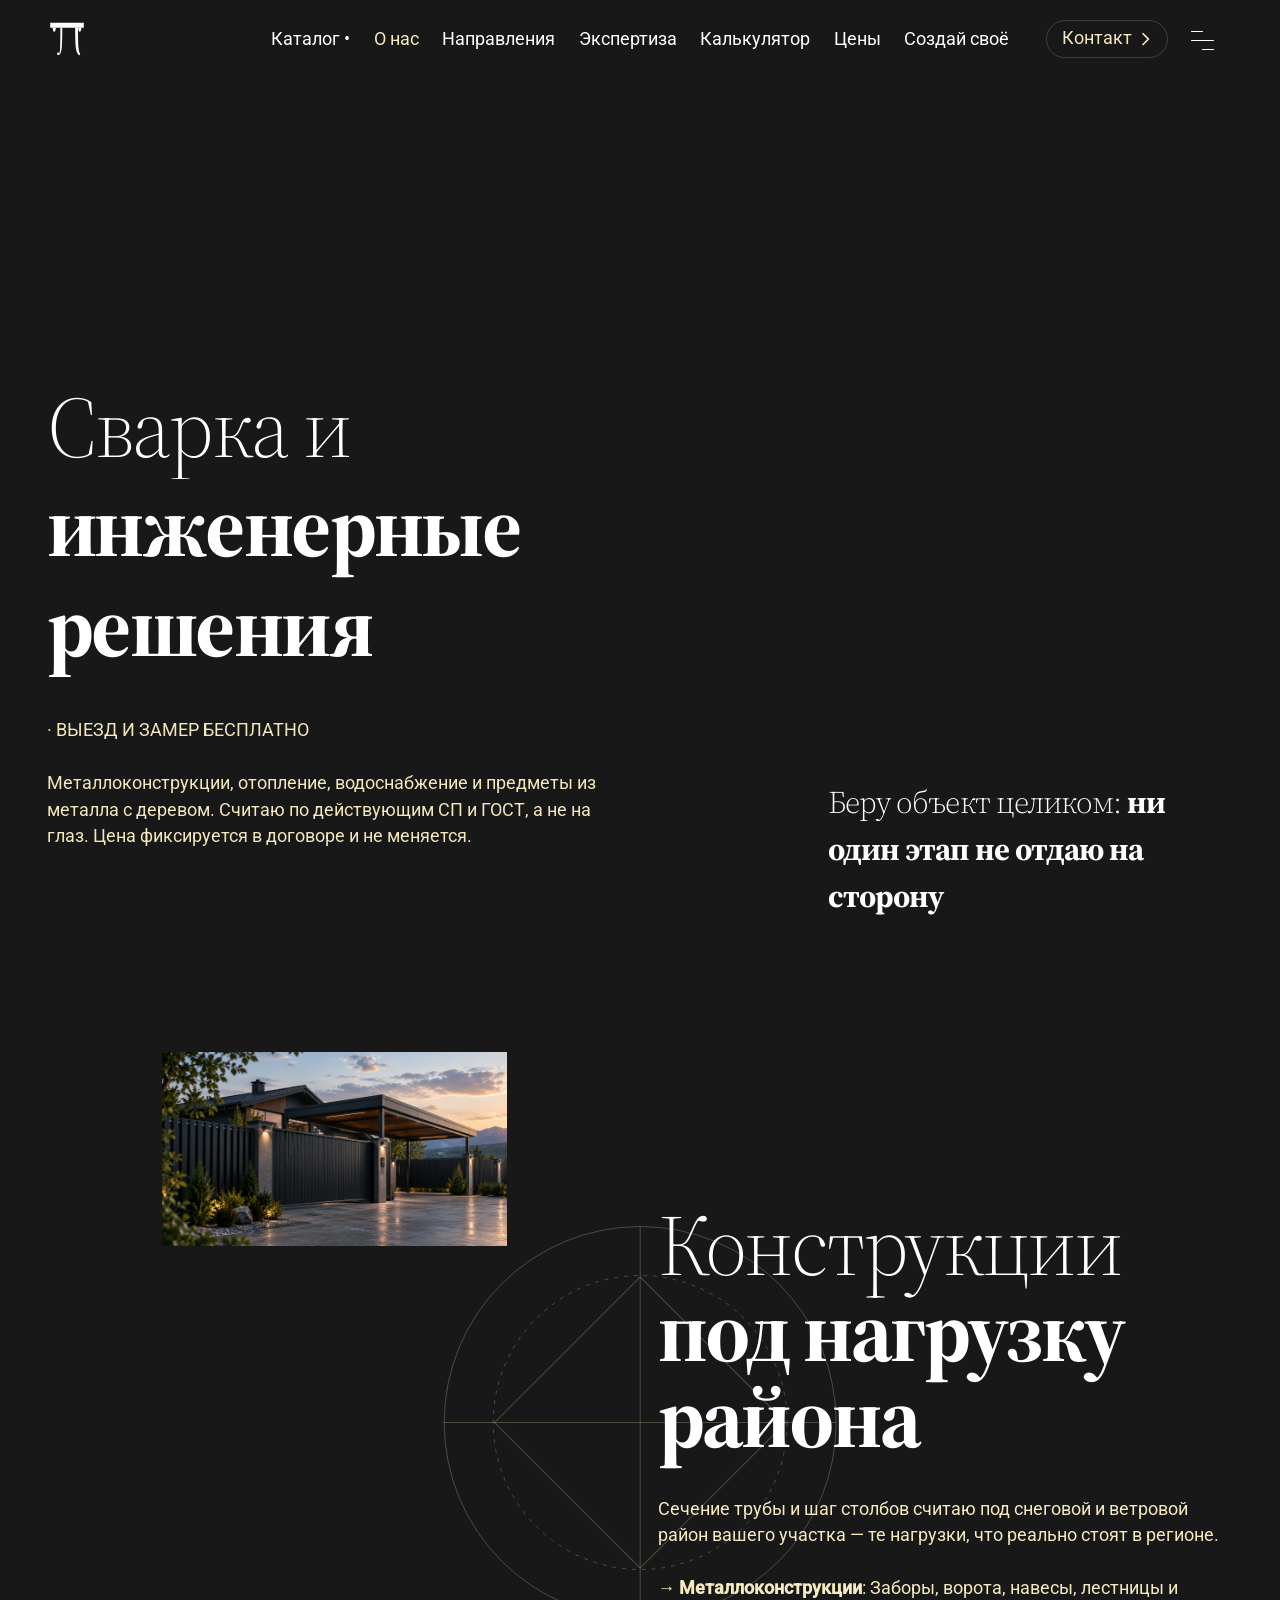
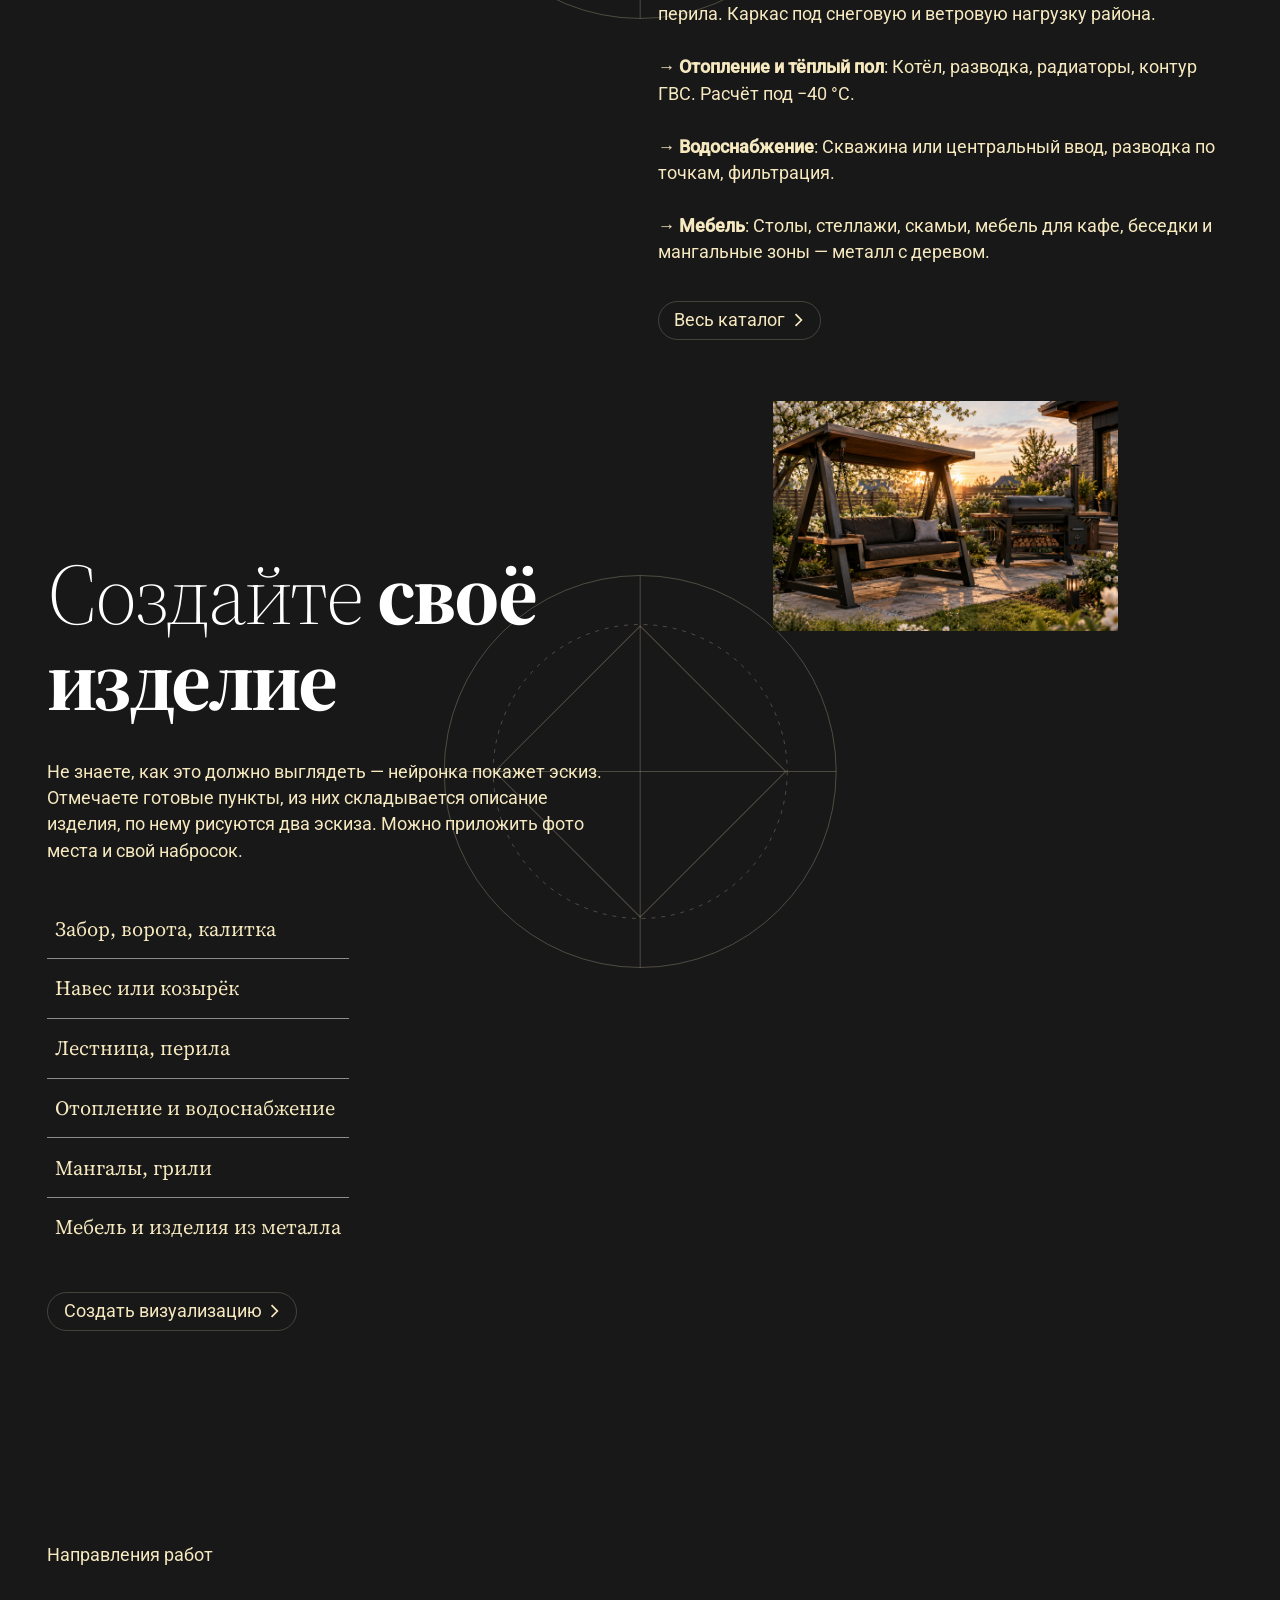
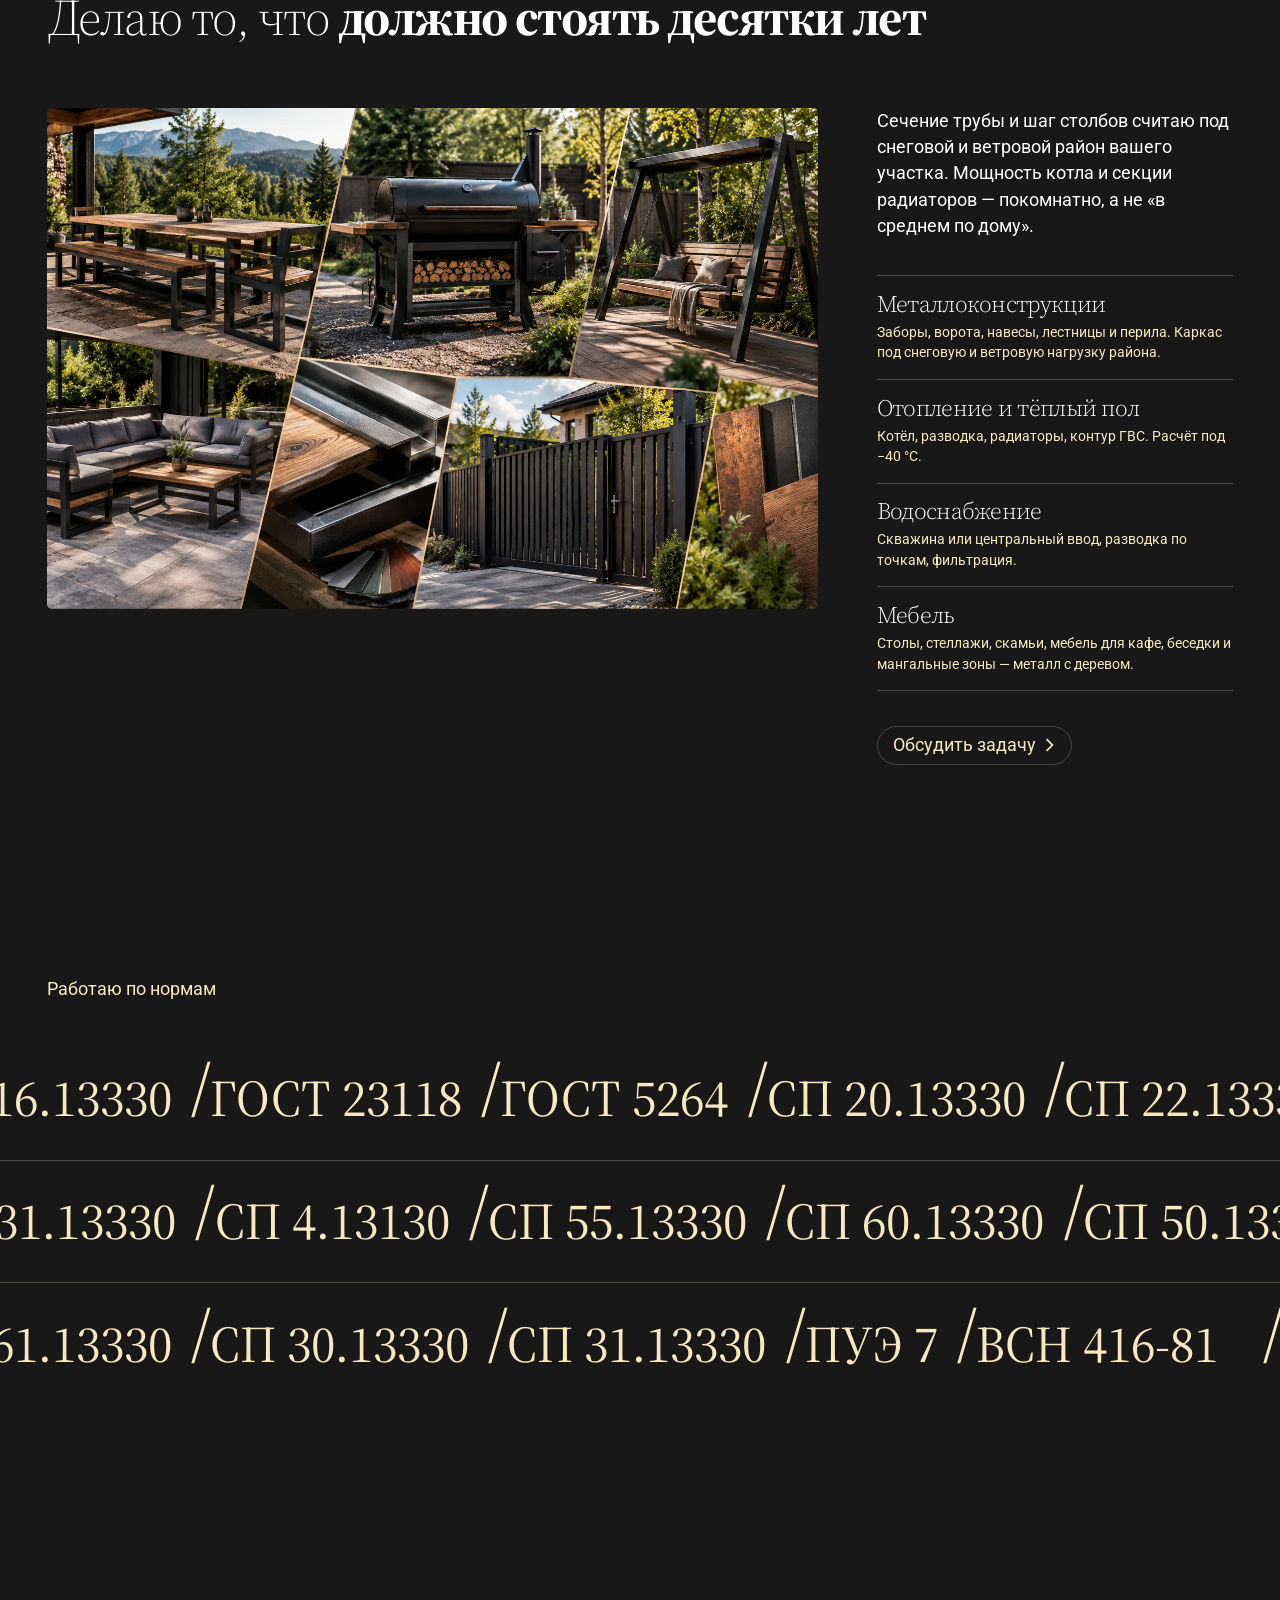
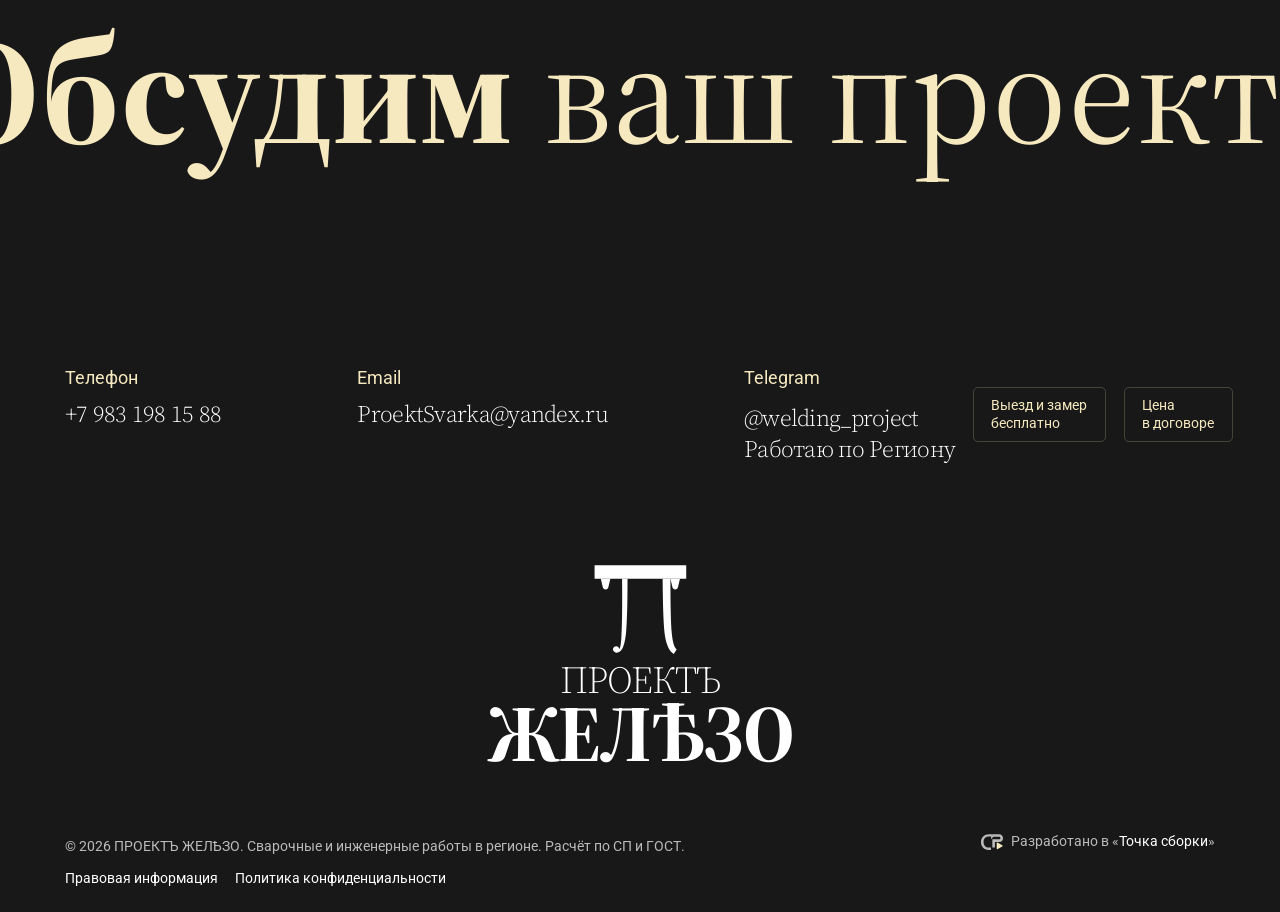
==== commit f2bf1182: "Каталог работ: фото и заголовок только увеличивают, без перехода к заказу - build.js: заголовок карт" ====
--- a/about.html
+++ b/about.html
@@ -189,7 +189,7 @@
 <path d="M39.8 19.3h7.6c0 13.4.22 22.7.68 27.9.42 4.6 1.25 7.4 2.52 8.4l-1.5 2.4c-2.2-1.4-3.65-4.35-4.42-8.85-.8-4.7-1.15-14.6-1.28-29.85z"/>
 </g></g><text x="175" y="152" text-anchor="middle" fill="currentColor" font-family="'Source Serif 4',Georgia,serif" font-size="38" font-weight="300" letter-spacing="-1">ПРОЕКТЪ</text><text x="175" y="220" text-anchor="middle" fill="currentColor" font-family="'Source Serif 4',Georgia,serif" font-size="80" font-weight="700" letter-spacing="-2">ЖЕЛѢЗО</text></svg></div></a></div>
       <div class="footer__mentions">
-        <div class="footer__copy">© <span class="js-year">2026</span> ПРОЕКТЪ ЖЕЛѢЗО. Сварочные и инженерные работы в Хакасии. Расчёт по СП и ГОСТ.</div>
+        <div class="footer__copy">© <span class="js-year">2026</span> ПРОЕКТЪ ЖЕЛѢЗО. Сварочные и инженерные работы в регионе. Расчёт по СП и ГОСТ.</div>
         <div class="fcredit"><span class="fcredit__mark"><svg viewBox="16 17 148 108" width="100%" height="100%" role="img" aria-hidden="true">
 <g fill="currentColor"><path d="M22 72C22 43 43 23 70 23H99L84 38H70C51 38 38 51 38 72C38 93 51 106 70 106H84V121H68C42 121 22 101 22 72Z"/><path d="M84 38L99 23H134C149 23 158 34 158 48C158 62 149 72 135 72H108V106H92V55H134C139 55 142 52 142 48C142 43 139 39 134 39H99L84 54V38Z"/></g>
 <path d="M126 76L153 91C157 93 157 98 153 100L126 115C122 117 119 114 119 110V81C119 77 122 74 126 76Z" fill="var(--wheat)"/>
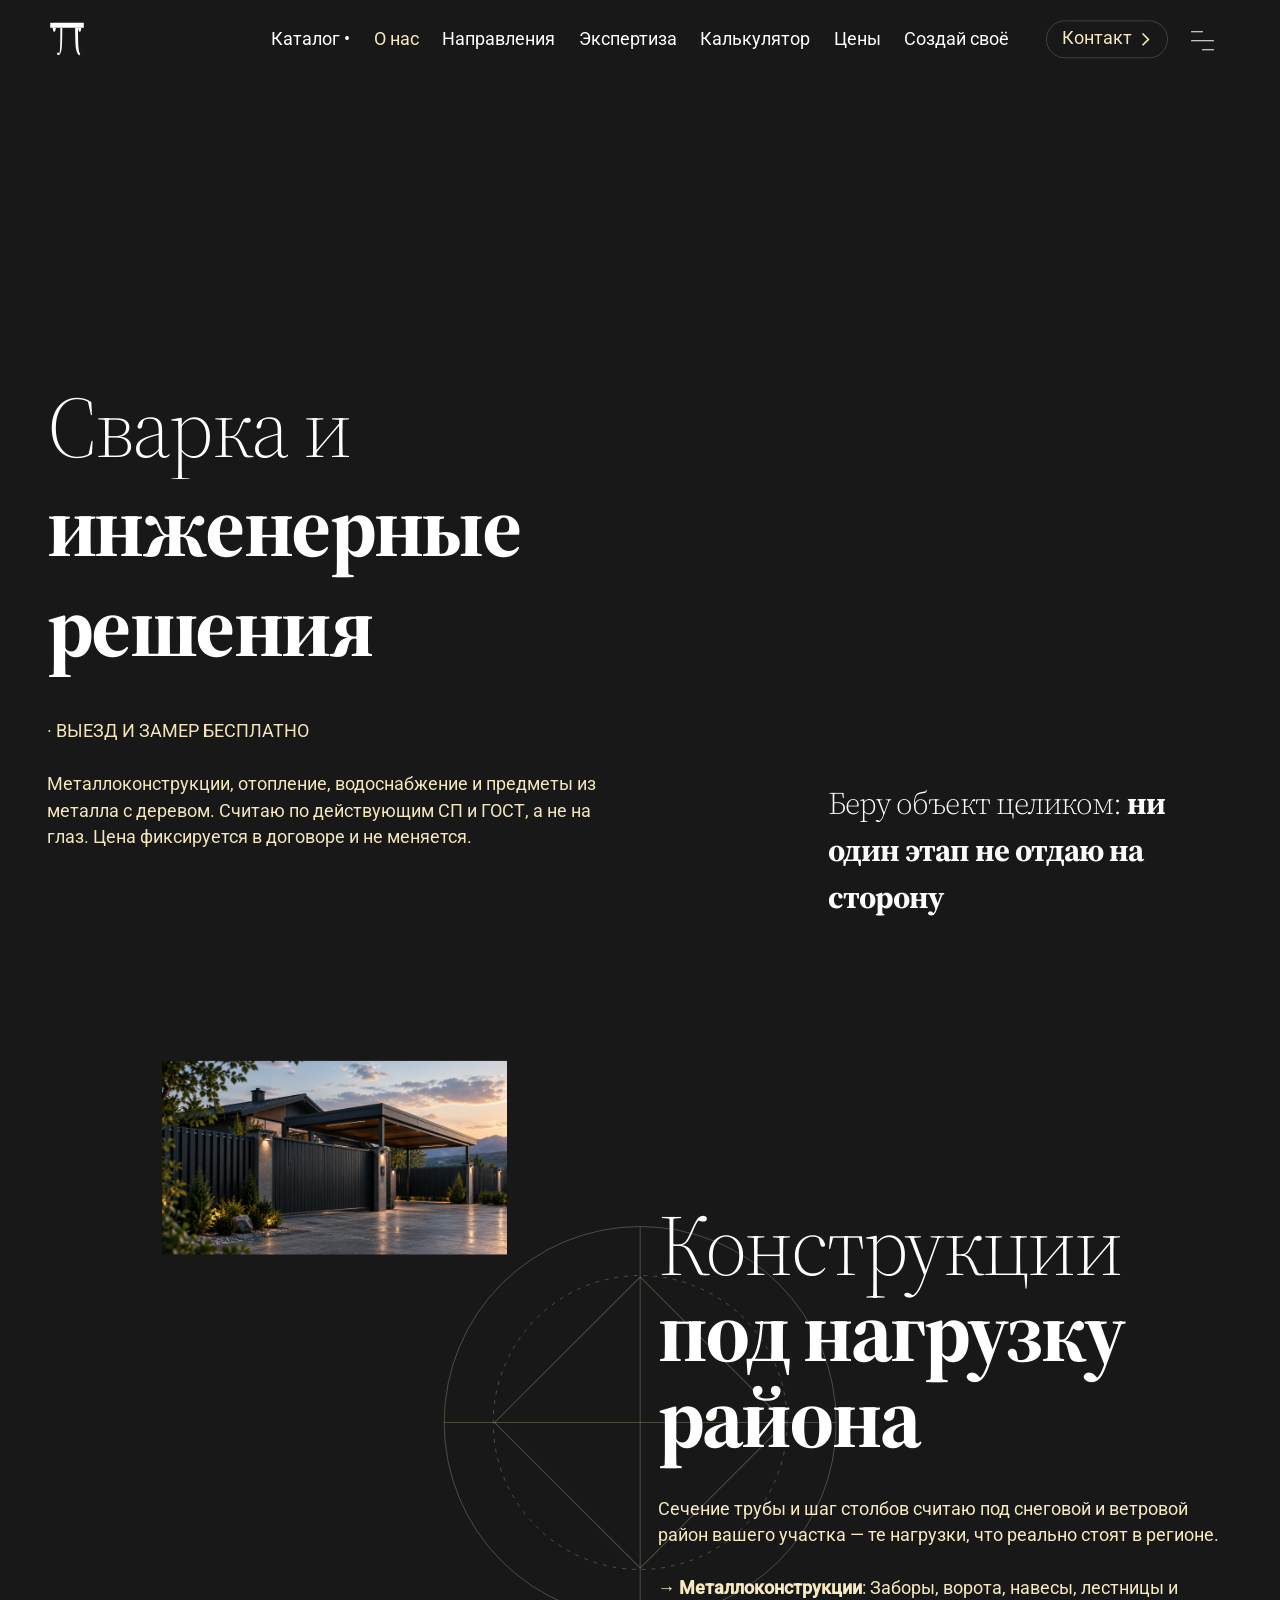
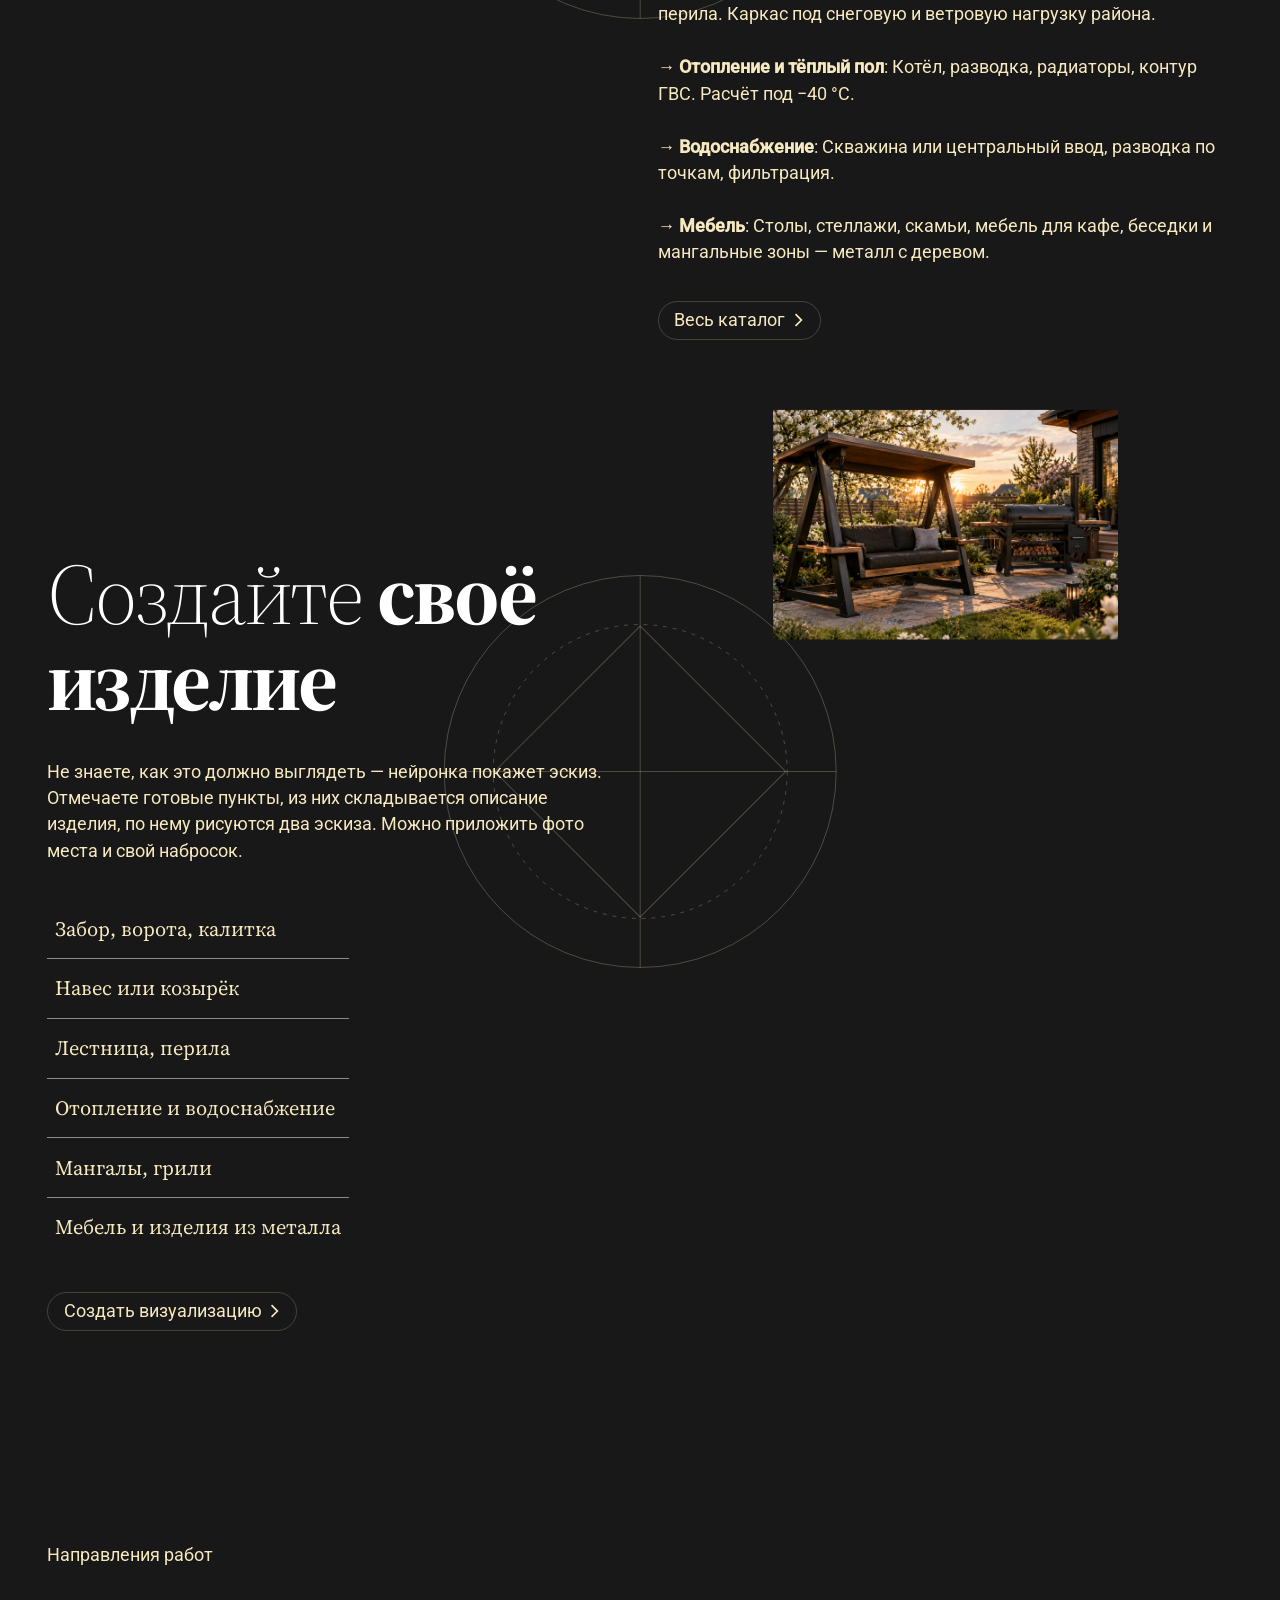
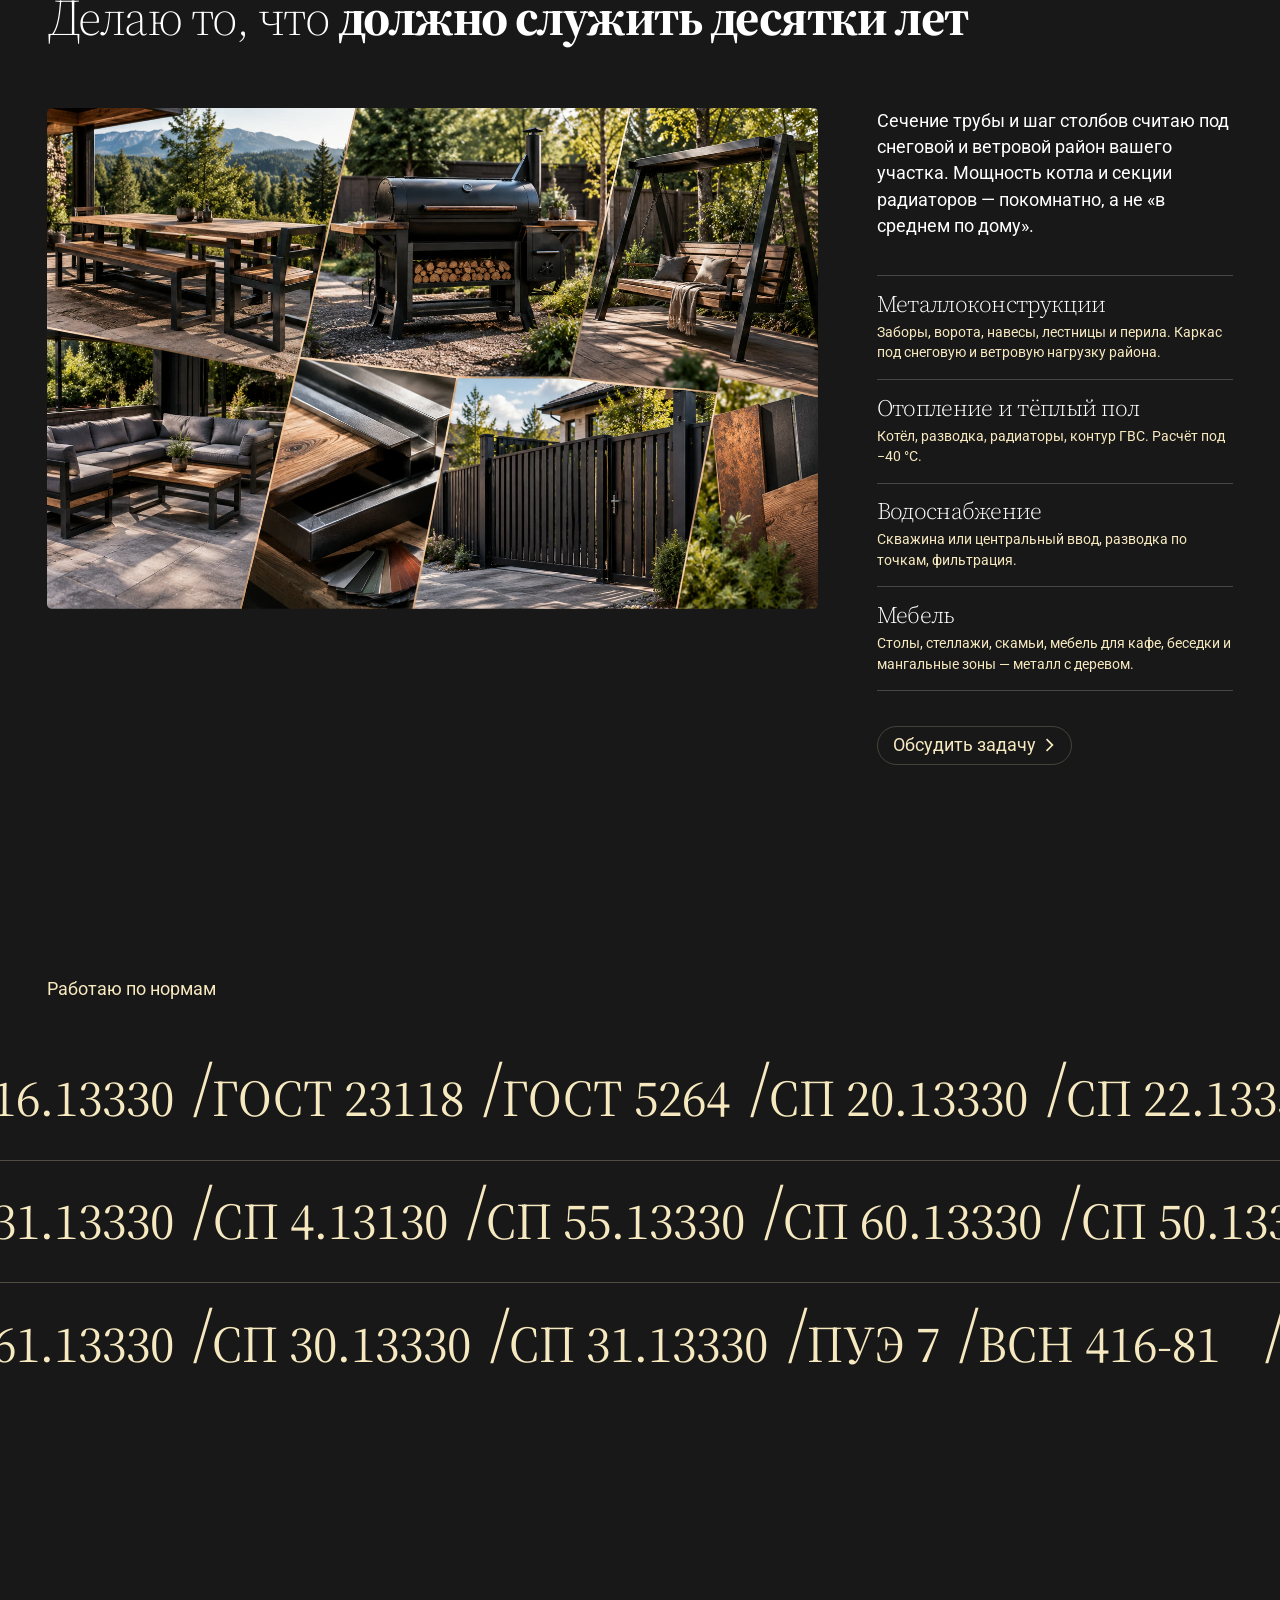
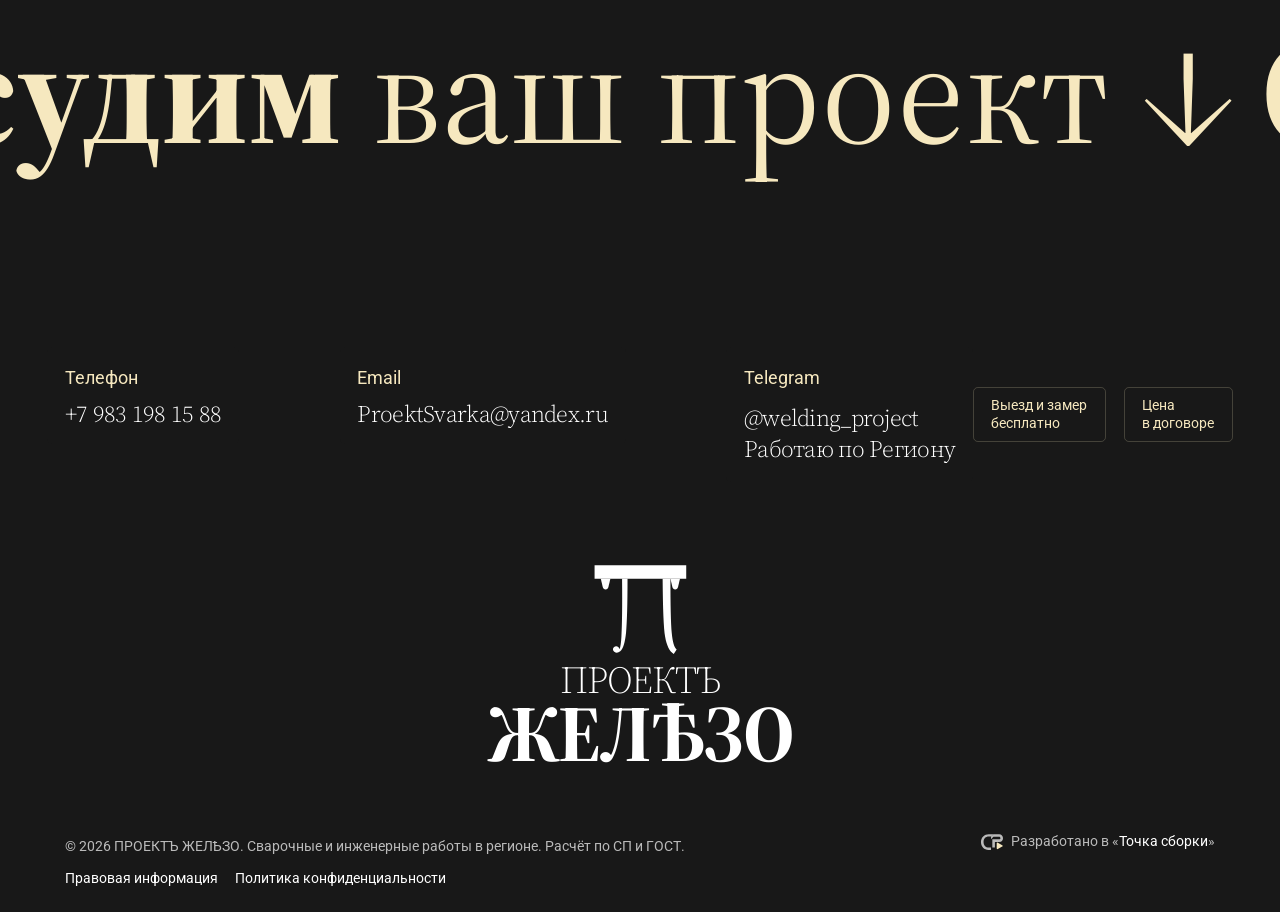
==== commit c1e3f28a: "Видео в блоке «Направления работ», поддержка видео в медиа-полях, починка og:image, чистка мёртвого " ====
--- a/about.html
+++ b/about.html
@@ -13,7 +13,7 @@
 <meta property="og:title" content="Сварка и инженерные решения в Нижегородской области | ПРОЕКТЪ ЖЕЛѢЗО">
 <meta property="og:description" content="Беру объект целиком: расчёт, закупка металла, изготовление и монтаж. Работаю по Региону выезд и замер бесплатно, цена фиксируется в договоре.">
 <meta property="og:url" content="https://project-p-coral.vercel.app/about">
-<meta property="og:image" content="https://project-p-coral.vercel.app/">
+<meta property="og:image" content="https://project-p-coral.vercel.app/assets/photo/vorota-zabor.jpg"><meta property="og:image:width" content="1600"><meta property="og:image:height" content="900"><meta property="og:image:alt" content="Наши работы — металлоконструкции и изделия">
 <meta name="twitter:card" content="summary_large_image">
 <meta name="geo.region" content="RU-KK">
 <meta name="geo.position" content="53.7156;91.4292">
@@ -126,7 +126,7 @@
   <div class="container team__inner">
     <div class="sec-head">
       <div class="sec-head__sur">Направления работ</div>
-      <h2 class="sec-head__title">Делаю то, что <strong>должно стоять десятки лет</strong></h2>
+      <h2 class="sec-head__title">Делаю то, что <strong>должно служить десятки лет</strong></h2>
     </div>
     <div class="team__grid">
       <div class="team__left"><a class="team__img-wrap" href="team.html" data-cursor-text="Открыть"><img class="team__img" src="assets/photo/kollazh-izdeliya.jpg" alt="Мебель, мангал, качели и ворота из металла" width="1536" height="1024" decoding="async" loading="lazy"></a></div>
--- a/assets/css/style.css
+++ b/assets/css/style.css
@@ -319,27 +319,22 @@
 .sphoto .swiper-slide { flex: none; position: relative; width: 100%; height: 100%; max-height: 45em; }
 .sphoto__card { position: relative; width: 100%; height: 100%; overflow: hidden; border-radius: var(--radius); background: #2a2a2a; }
 .sphoto__img { width: 100%; height: 100%; object-fit: cover; display: block; }
+/* Удалено — .sphoto__link/.btn больше не используются, сломаны и не нужны
 .sphoto__link { position: absolute; inset: auto 3% 8% auto; z-index: 10; display: flex; gap: 0.5em; justify-content: flex-end; align-items: flex-start; }
-.sphoto__btn {
-  position: absolute; inset: 3% 3% auto auto;
-  display: flex; flex-direction: row; justify-content: center; align-items: center;
-  column-gap: calc(0.5rem * var(--sc));
-  padding: calc(0.5rem * var(--sc)) calc(1.5rem * var(--sc));
-  background: var(--black); border-radius: 50px; transition: background-color 0.3s ease-in-out;
-}
+.sphoto__btn { position: absolute; inset: 3% 3% auto auto; display: flex; flex-direction: row; justify-content: center; align-items: center; column-gap: calc(0.5rem * var(--sc)); padding: calc(0.5rem * var(--sc)) calc(1.5rem * var(--sc)); background: var(--black); border-radius: 50px; transition: background-color 0.3s ease-in-out; }
 .sphoto__btn:hover { background: rgba(24, 24, 24, 0.6); }
 .sphoto__btn-txt { color: var(--white); white-space: nowrap; font-size: 0.875rem; text-transform: uppercase; font-weight: 400; }
 .sphoto__icon { width: 0.8em; height: 0.8em; display: flex; }
-
-@media (min-width: 1280px) { .slist__intro { max-width: 350px; } }
-@media (min-width: 1440px) { .slist__intro { max-width: 450px; } }
+*/
 @media (max-width: 991px) {
   .sf__list { gap: 1em; justify-content: flex-start; width: 100%; padding-bottom: 1.25em; }
   .sf__photo { width: 100%; }
   .sphoto__overflow { height: 80vw; }
   .slist__slide.swiper-slide { height: 100%; }
   .sf__footer { display: none; }
-  .sphoto__link { top: 3%; bottom: auto; }
+  /* Удалено — .sphoto__link не используется
+.sphoto__link { top: 3%; bottom: auto; }
+*/
   .slist__title { font-size: 4.2rem; }
   .slist__arrow { font-size: 3.2rem; }
 }
--- a/assets/css/create.css
+++ b/assets/css/create.css
@@ -47,14 +47,6 @@
 .cform__action--danger:not(:disabled):hover { background: rgba(224, 103, 79, 0.12); border-color: #e0674f; }
 
 /* Загрузка фото */
-.cform__thumb-name { font-size: 0.875rem; color: var(--dim); overflow: hidden; text-overflow: ellipsis; white-space: nowrap; max-width: 12rem; }
-.cform__thumb-remove {
-  position: absolute; top: 50%; right: 0.5rem; transform: translateY(-50%);
-  width: 1.5rem; height: 1.5rem; border: 0; border-radius: 50%;
-  background: transparent; color: var(--white); font-size: 1.2rem; line-height: 1; cursor: pointer;
-}
-.cform__thumb-remove:hover { color: var(--wheat); }
-
 /* Отправка и статус */
 .cform__submit-row { display: flex; flex-wrap: wrap; align-items: center; gap: 1rem 1.5rem; }
 .btn--solid { background: var(--wheat); border-color: var(--wheat); color: var(--black); padding: 0.9rem 1.6rem; }
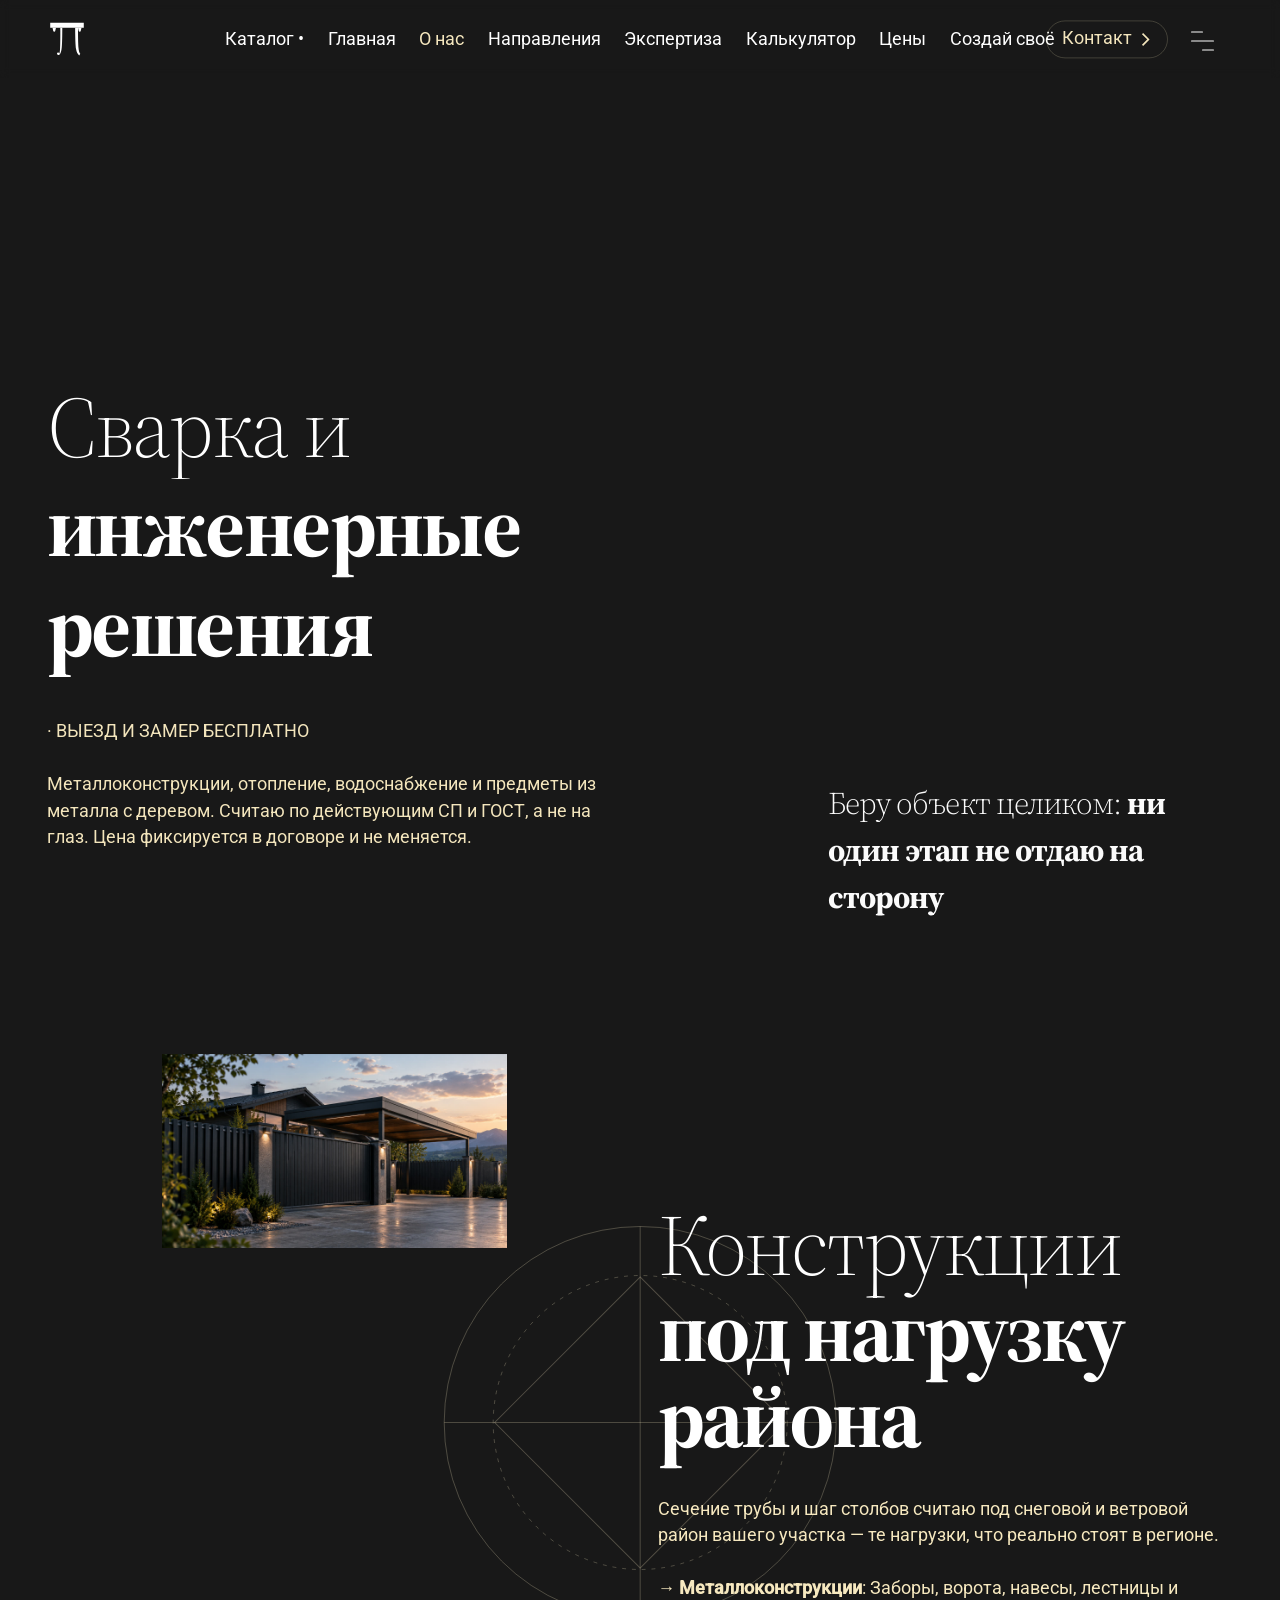
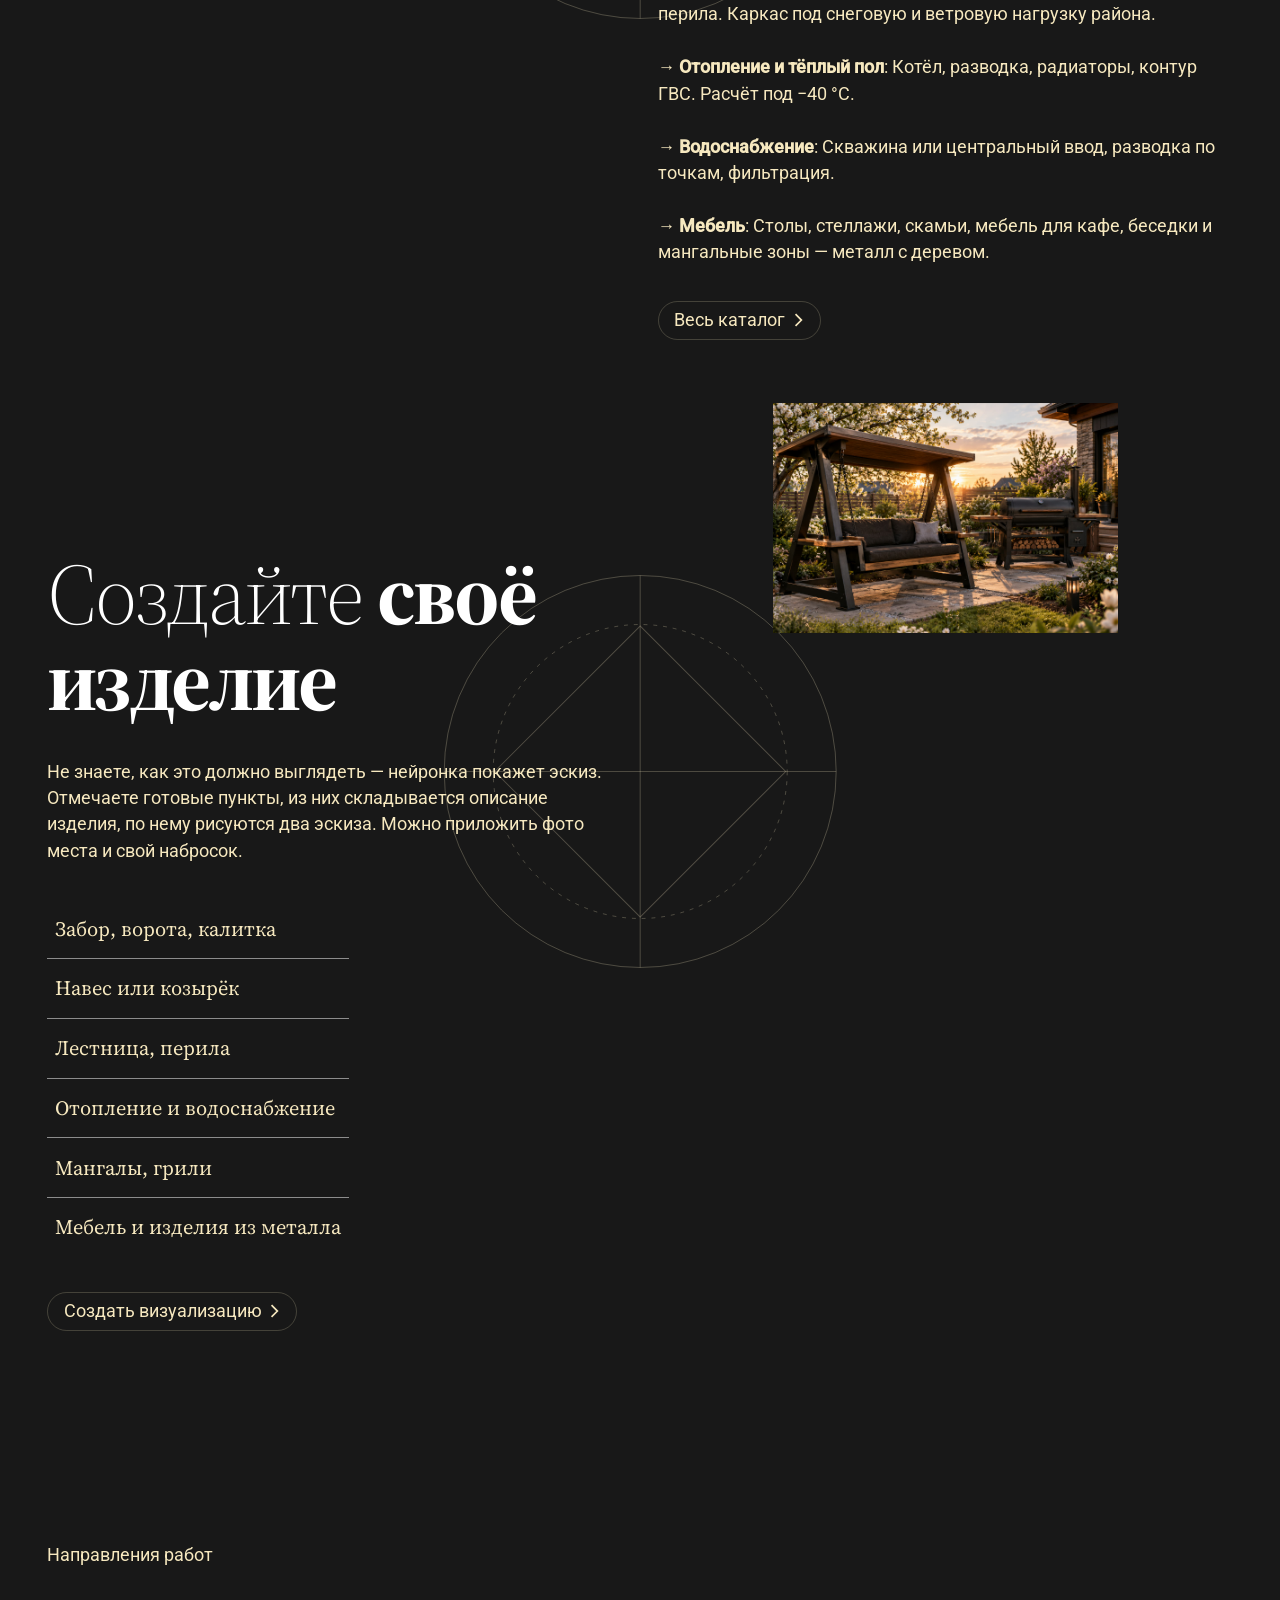
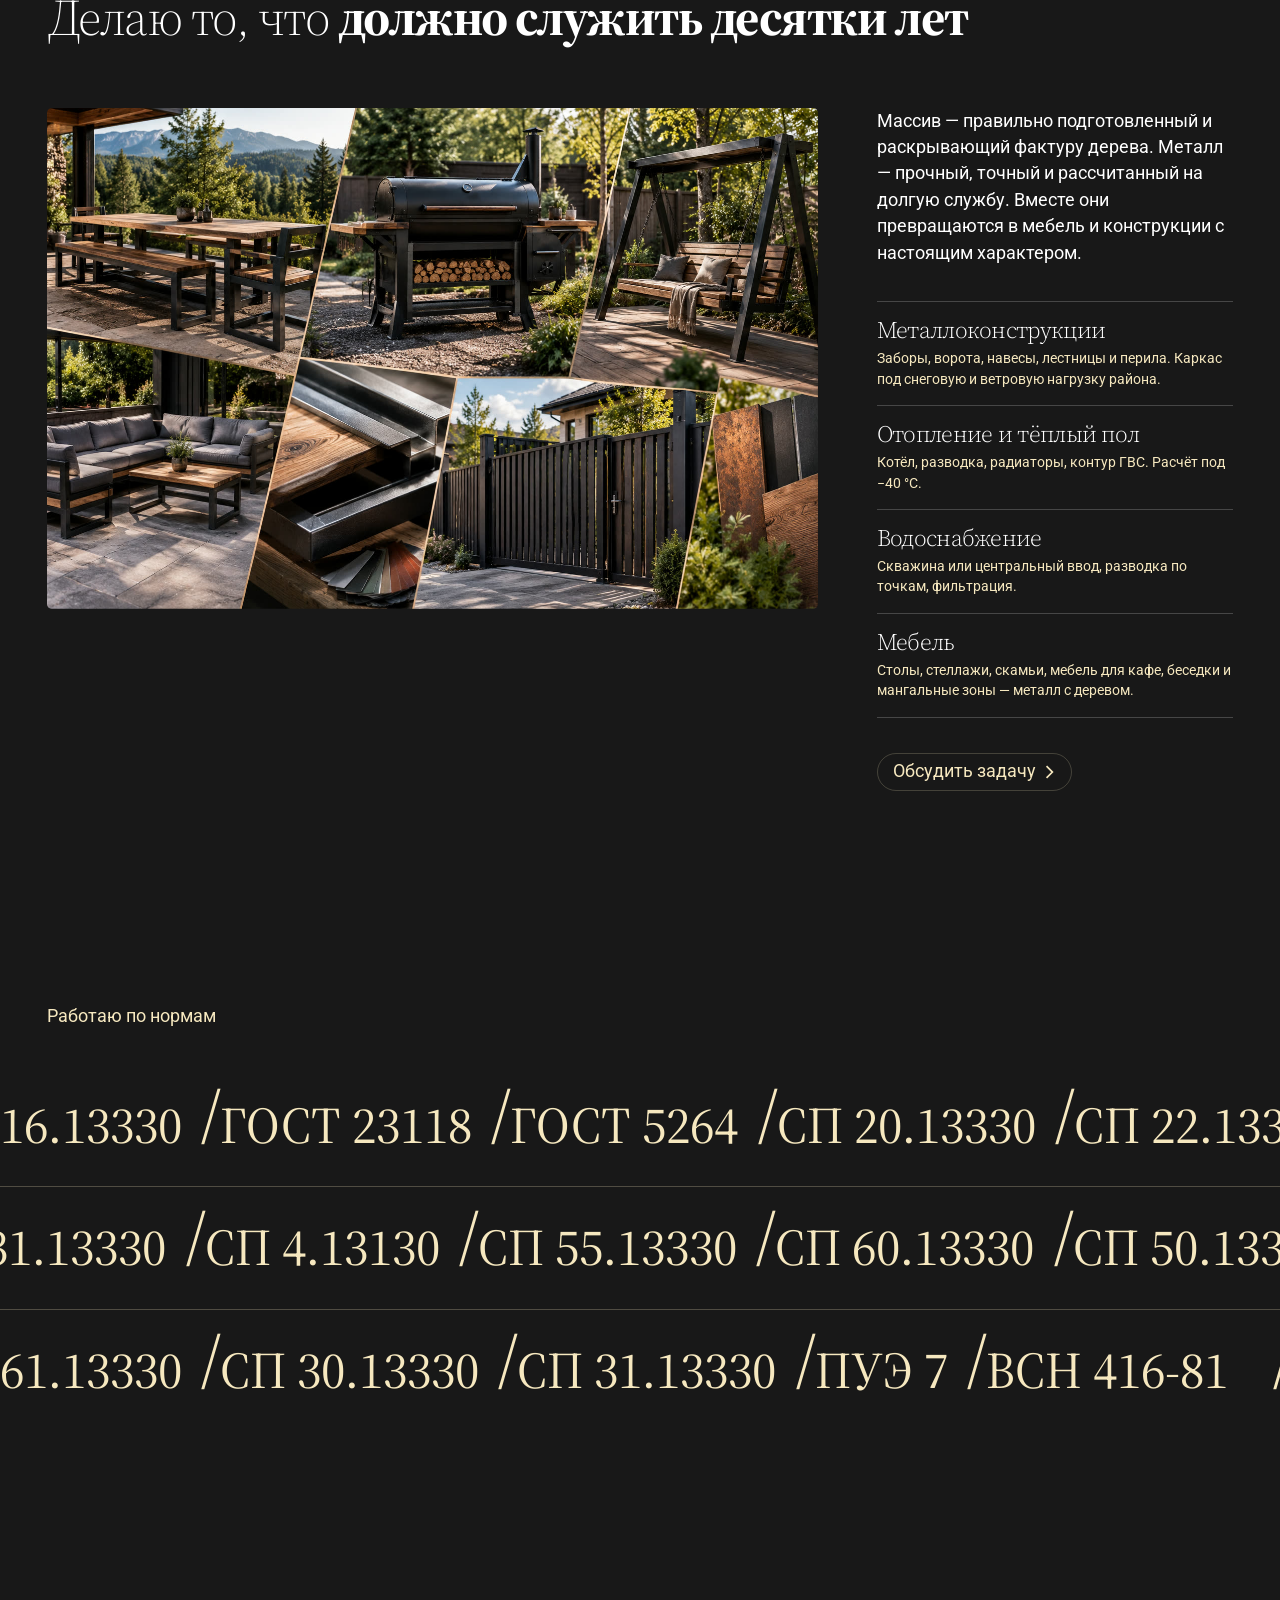
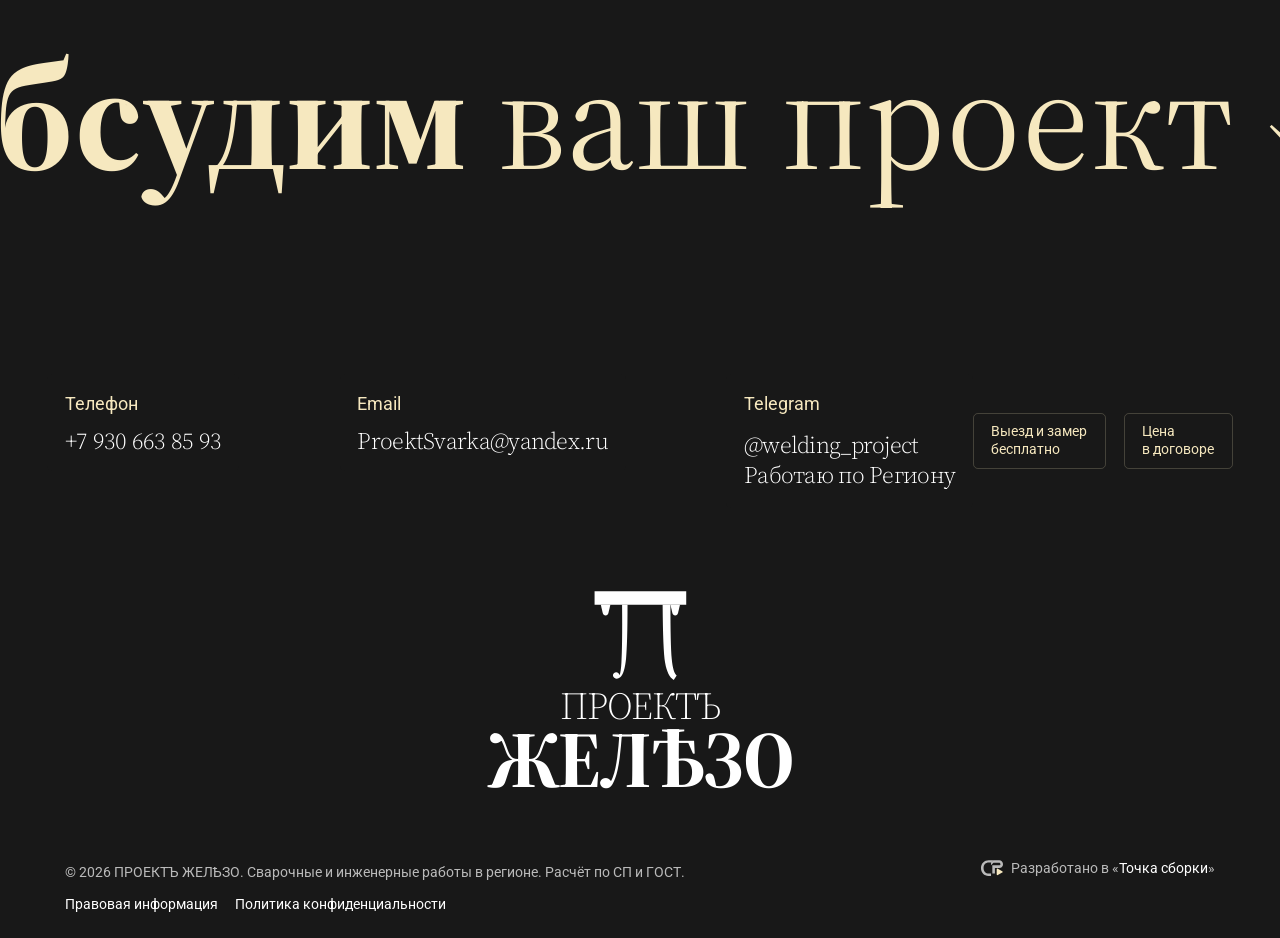
==== commit 40a621e5: "Меню: добавлена ссылка «Главная» первой (верхнее и мобильное меню); HTML под актуальный контент" ====
--- a/about.html
+++ b/about.html
@@ -57,6 +57,7 @@
       <div class="topbar__right">
         <div class="nav-links"><div class="nav-links__inner">
           <a class="topbar__works" href="works.html" data-open-dropdown aria-controls="dropdown-works" data-cursor="-hidden"><p class="link-u" data-top-item>Каталог •</p></a>
+          <a class="link-u" href="index.html" data-top-item data-cursor="-hidden">Главная</a>
           <a class="link-u is-current" href="about.html" data-top-item data-cursor="-hidden">О нас</a>
           <a class="link-u" href="team.html" data-top-item data-cursor="-hidden">Направления</a>
           <a class="link-u" href="expertise.html" data-top-item data-cursor="-hidden">Экспертиза</a>
@@ -131,7 +132,8 @@
     <div class="team__grid">
       <div class="team__left"><a class="team__img-wrap" href="team.html" data-cursor-text="Открыть"><img class="team__img" src="assets/photo/kollazh-izdeliya.jpg" alt="Мебель, мангал, качели и ворота из металла" width="1536" height="1024" decoding="async" loading="lazy"></a></div>
       <div class="team__right"><div class="team__right-wrap team__right-wrap--dirs">
-        <div class="team__txt">Сечение трубы и шаг столбов считаю под снеговой и ветровой район вашего участка. Мощность котла и секции радиаторов — покомнатно, а не «в среднем по дому».</div>
+        <div class="team__txt">Массив — правильно подготовленный и раскрывающий фактуру дерева. Металл — прочный, точный и рассчитанный на долгую службу. Вместе они превращаются в мебель и конструкции с настоящим характером.
+</div>
         <ul class="dirs">
           <li class="dirs__item"><div class="dirs__title">Металлоконструкции</div><div class="dirs__text">Заборы, ворота, навесы, лестницы и перила. Каркас под снеговую и ветровую нагрузку района.</div></li>
           <li class="dirs__item"><div class="dirs__title">Отопление и тёплый пол</div><div class="dirs__text">Котёл, разводка, радиаторы, контур ГВС. Расчёт под −40 °C.</div></li>
@@ -170,7 +172,7 @@
     <div class="footer__contact" id="contact">
       <div class="footer__grid">
         <div class="footer__content">
-          <a class="fcard" href="tel:+79831981588" data-cursor="-fusion"><h3 class="fcard__title">Телефон</h3><div class="fcard__value">+7 983 198 15 88</div></a>
+          <a class="fcard" href="tel:+79306638593" data-cursor="-fusion"><h3 class="fcard__title">Телефон</h3><div class="fcard__value">+7 930 663 85 93</div></a>
           <a class="fcard" href="mailto:ProektSvarka@yandex.ru" data-cursor="-fusion"><h3 class="fcard__title">Email</h3><div class="fcard__value">ProektSvarka@yandex.ru</div></a>
           <div class="footer__address">
             <a class="fcard" href="https://t.me/welding_project" target="_blank" rel="noopener" data-cursor="-fusion"><h3 class="fcard__title">Telegram</h3><div class="fcard__value fcard__value--lh">@welding_project<br>Работаю по Региону</div></a>
@@ -225,6 +227,7 @@
     <div class="overlay__grid">
       <div class="overlay__left">
         <a class="overlay__link" href="works.html" data-split data-chars data-cursor="-fusion">Каталог работ</a>
+        <a class="overlay__link" href="index.html" data-split data-chars data-cursor="-fusion">Главная</a>
         <a class="overlay__link is-current" href="about.html" data-split data-chars data-cursor="-fusion">О нас</a>
         <a class="overlay__link" href="team.html" data-split data-chars data-cursor="-fusion">Направления</a>
         <a class="overlay__link" href="expertise.html" data-split data-chars data-cursor="-fusion">Экспертиза</a>
@@ -233,7 +236,7 @@
         <a class="overlay__link" href="index.html#create" data-split data-chars data-cursor="-fusion">Создай своё</a>
       </div>
       <div class="overlay__right">
-        <a class="ocard" href="tel:+79831981588" data-fade-up data-cursor="-hidden"><h3 class="ocard__title">Телефон</h3><div class="ocard__txt">+7 983 198 15 88</div></a>
+        <a class="ocard" href="tel:+79306638593" data-fade-up data-cursor="-hidden"><h3 class="ocard__title">Телефон</h3><div class="ocard__txt">+7 930 663 85 93</div></a>
         <a class="ocard" href="mailto:ProektSvarka@yandex.ru" data-fade-up data-cursor="-hidden"><h3 class="ocard__title">Email</h3><div class="ocard__txt">ProektSvarka@yandex.ru</div></a>
         <a class="ocard" href="https://t.me/welding_project" target="_blank" rel="noopener" data-fade-up data-cursor="-hidden"><h3 class="ocard__title">Telegram</h3><div class="ocard__txt">@welding_project<br>Выезд и замер бесплатно</div></a>
       </div>
@@ -243,7 +246,7 @@
     <div class="overlay__fgrid">
       <div class="overlay__social" data-fade-up>
         <a class="link-u" href="https://t.me/welding_project" target="_blank" rel="noopener" data-cursor="-hidden">Telegram</a>
-        <a class="link-u" href="tel:+79831981588" data-cursor="-hidden">Позвонить</a>
+        <a class="link-u" href="tel:+79306638593" data-cursor="-hidden">Позвонить</a>
         <a class="link-u" href="mailto:ProektSvarka@yandex.ru" data-cursor="-hidden">Написать на почту</a>
       </div>
       <div class="overlay__copy-col" data-fade-up><div class="overlay__copy">© <span class="js-year">2026</span> ПРОЕКТЪ ЖЕЛѢЗО. Цена фиксируется в договоре.</div></div>
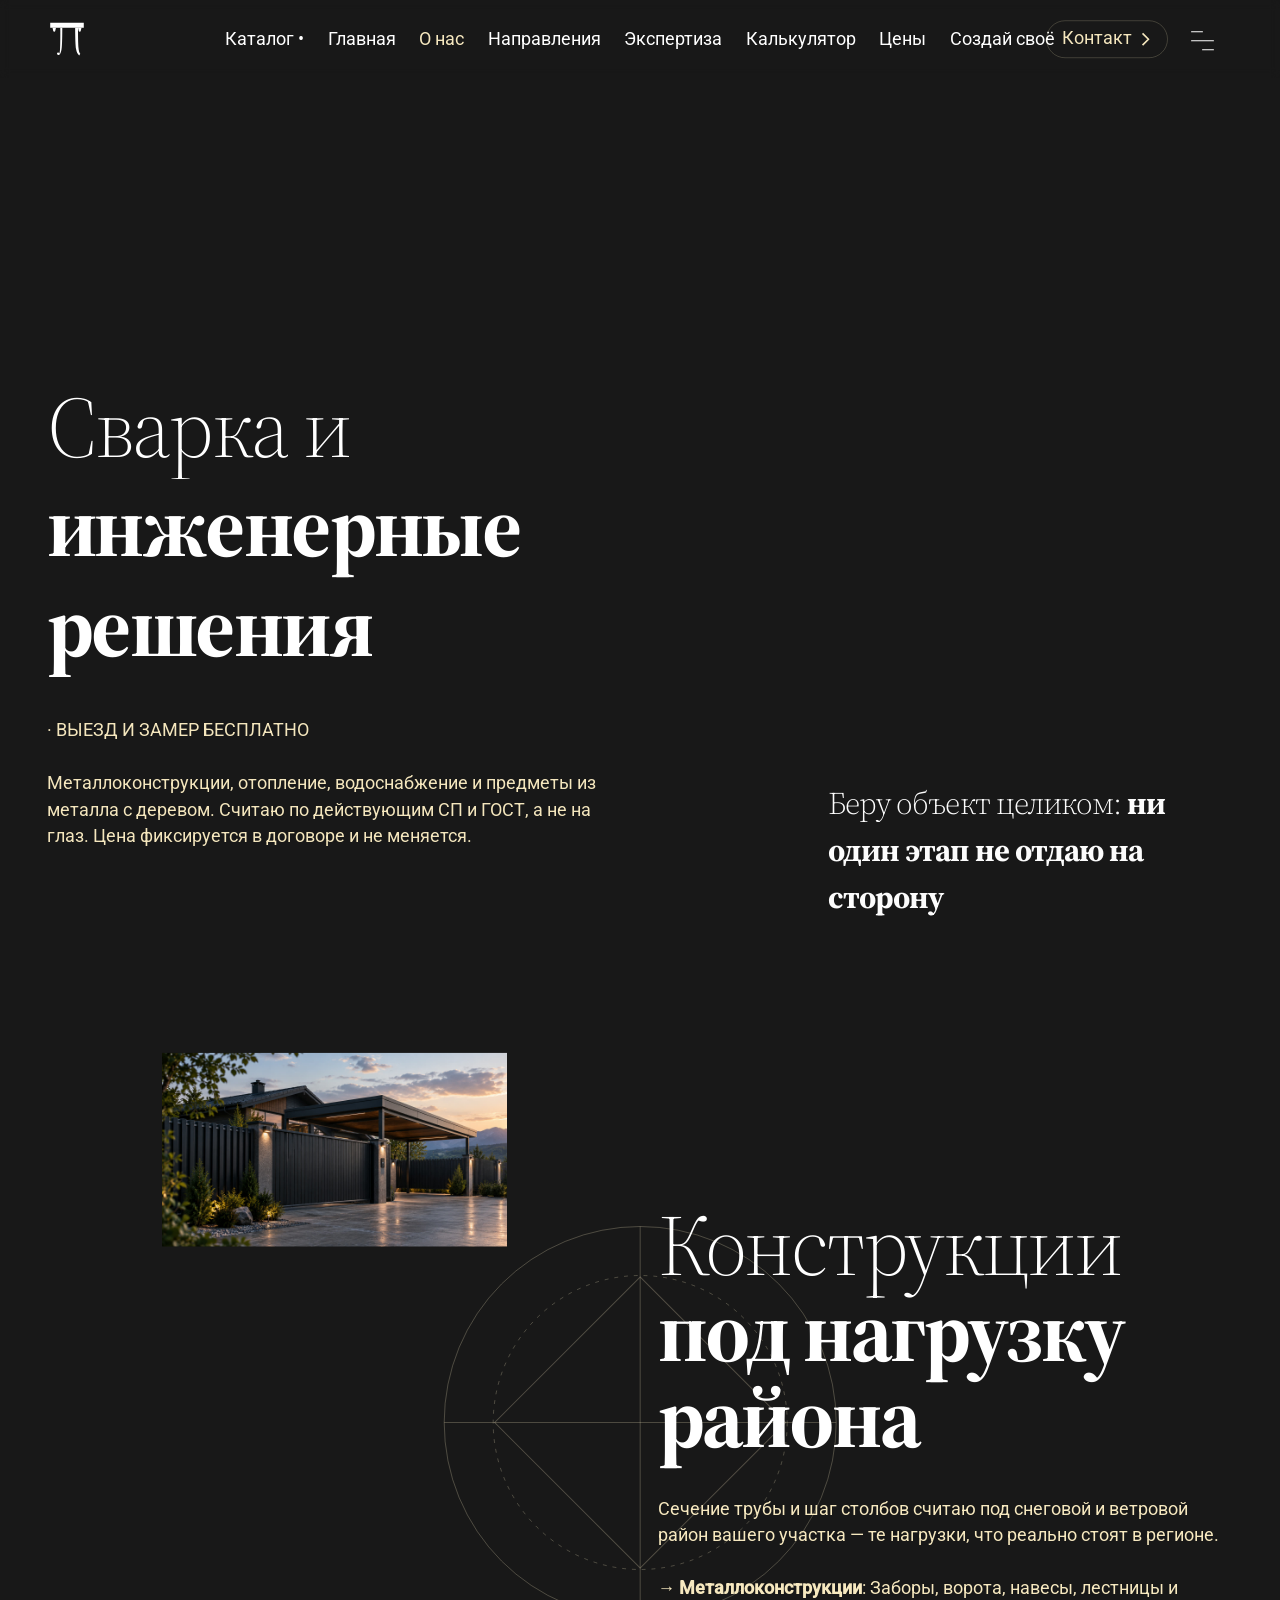
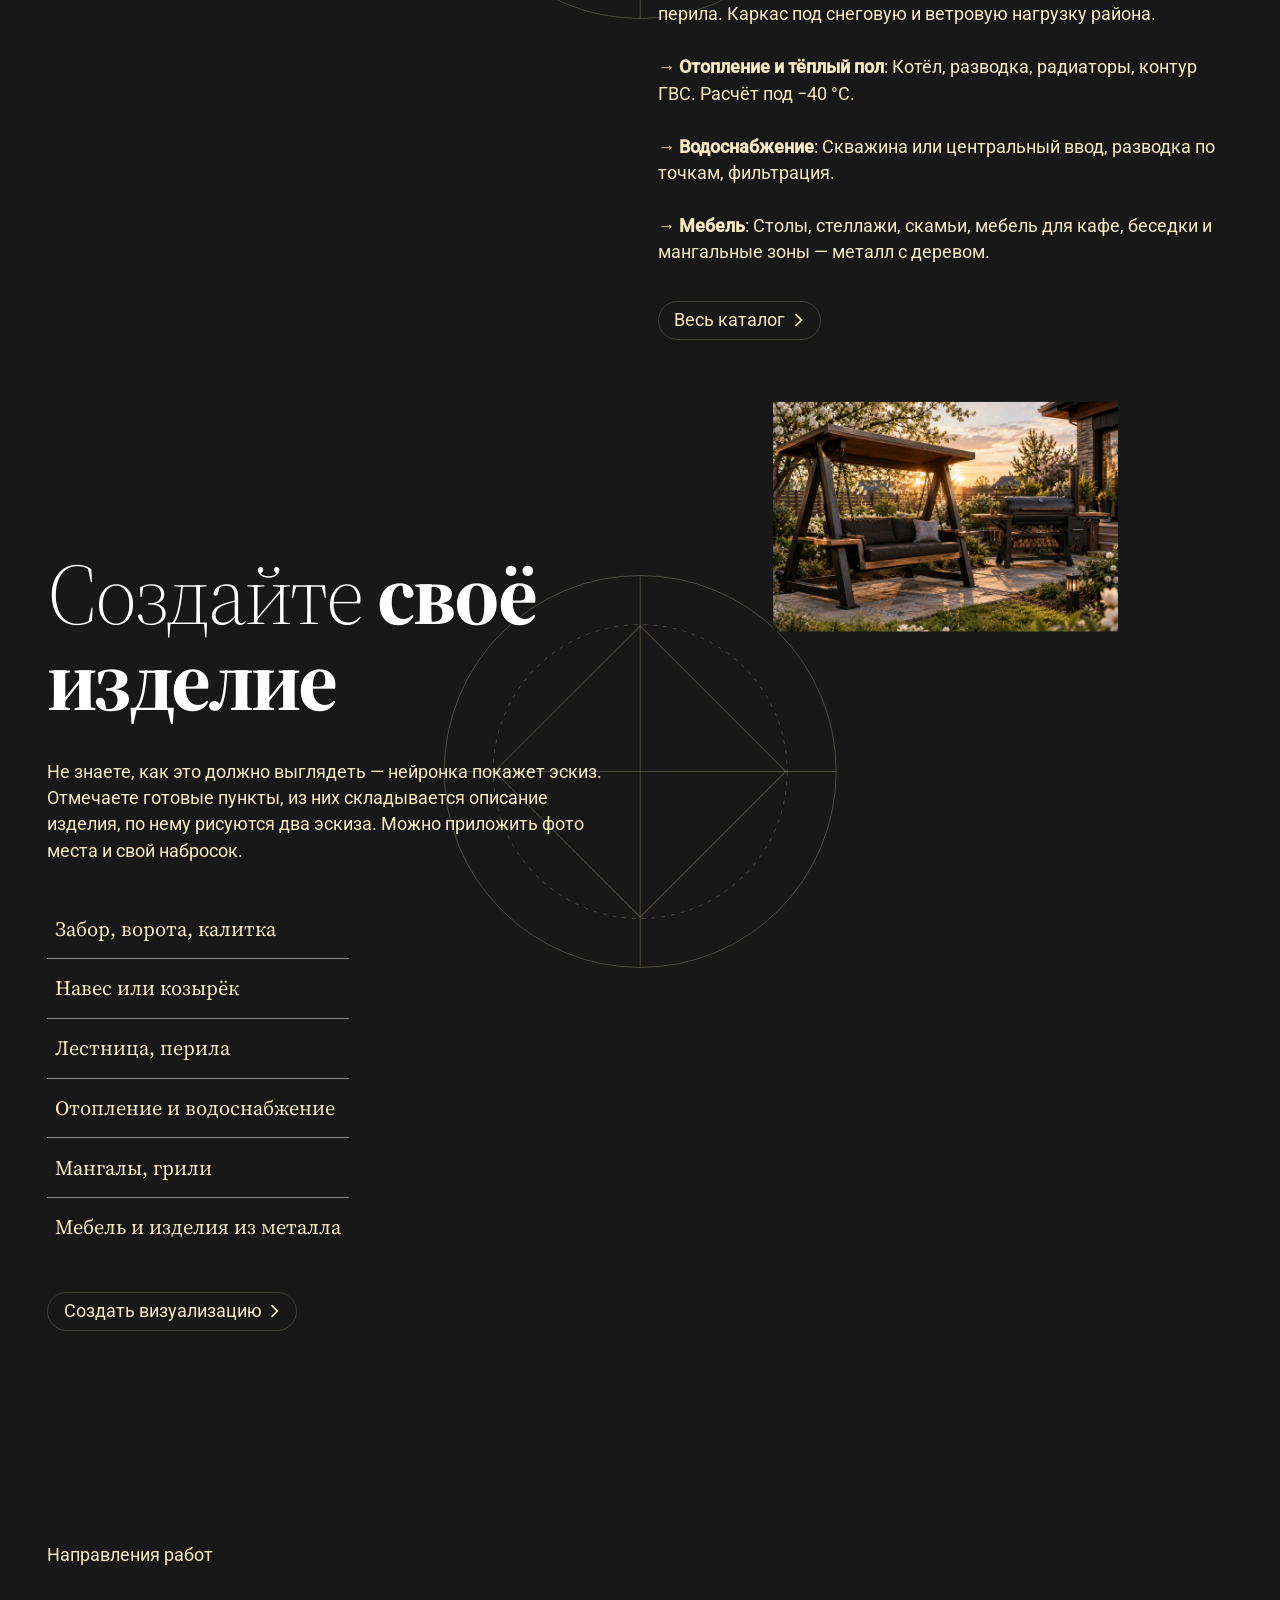
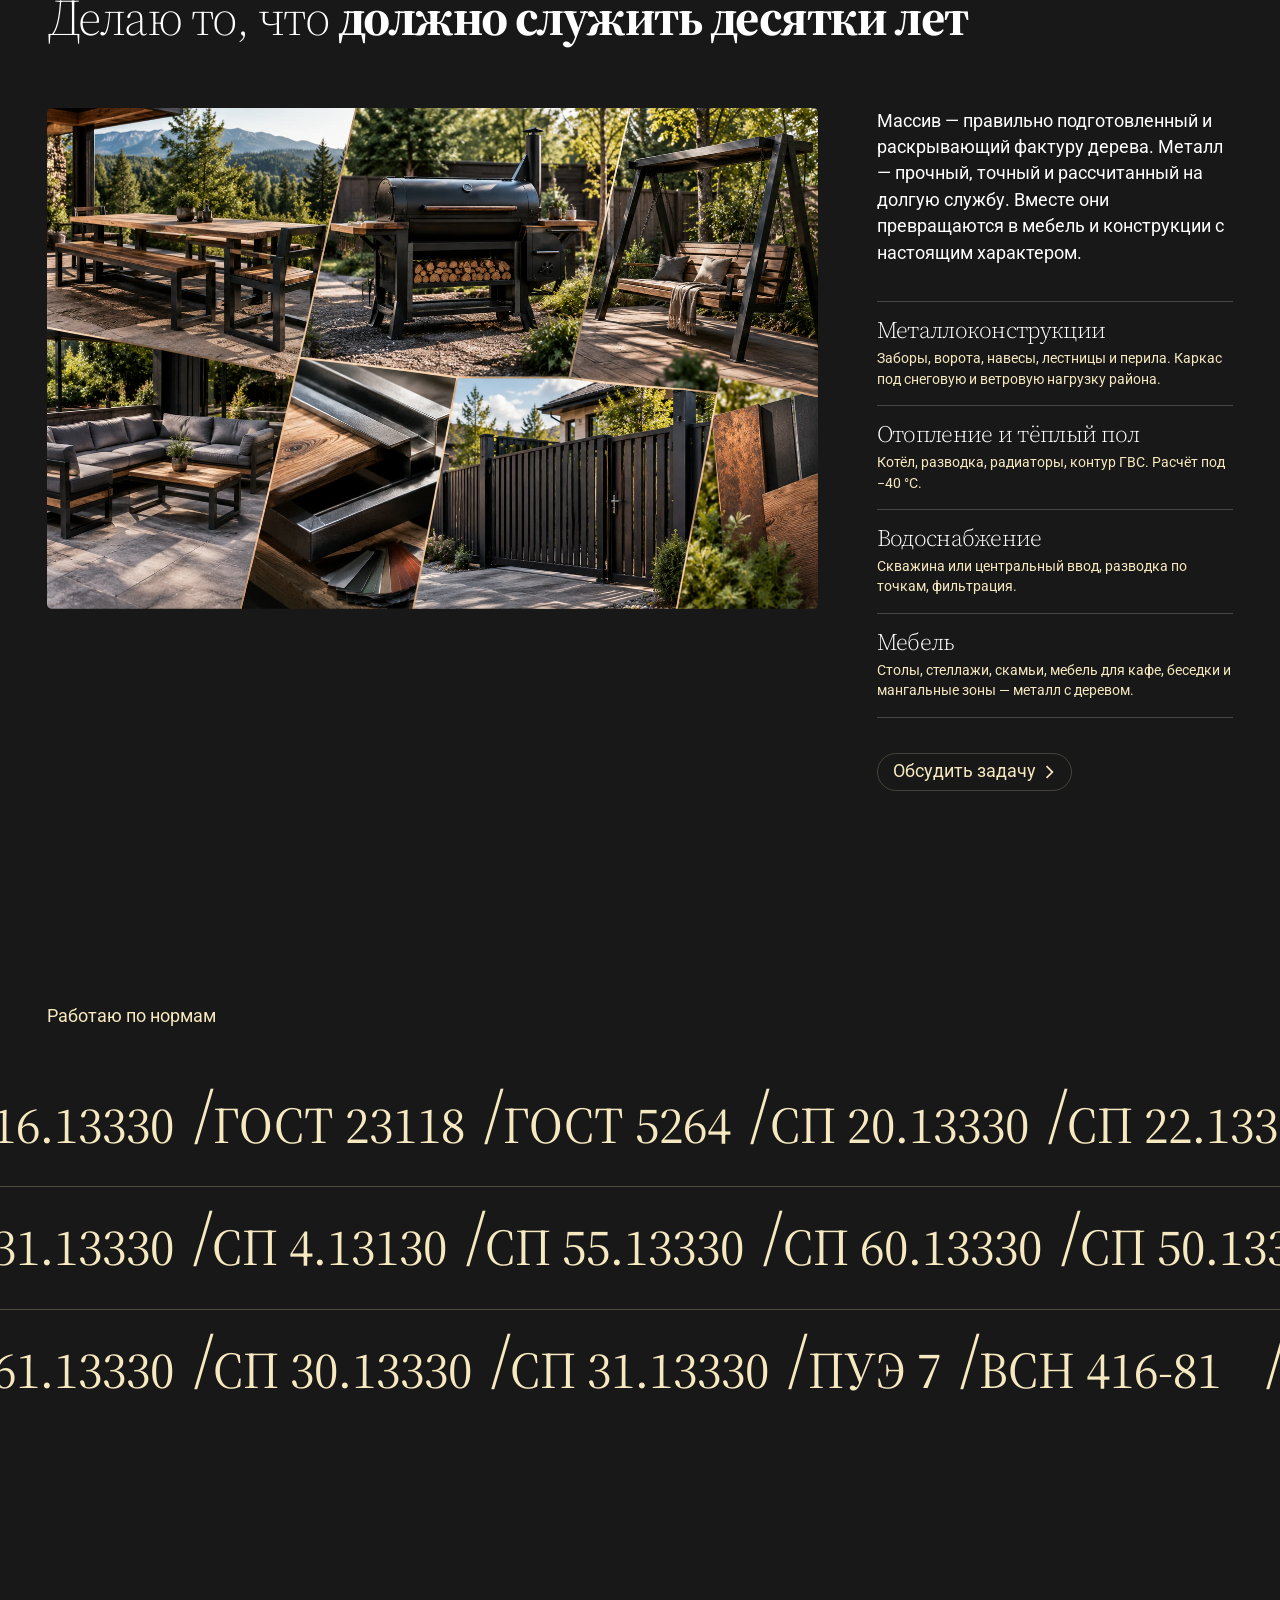
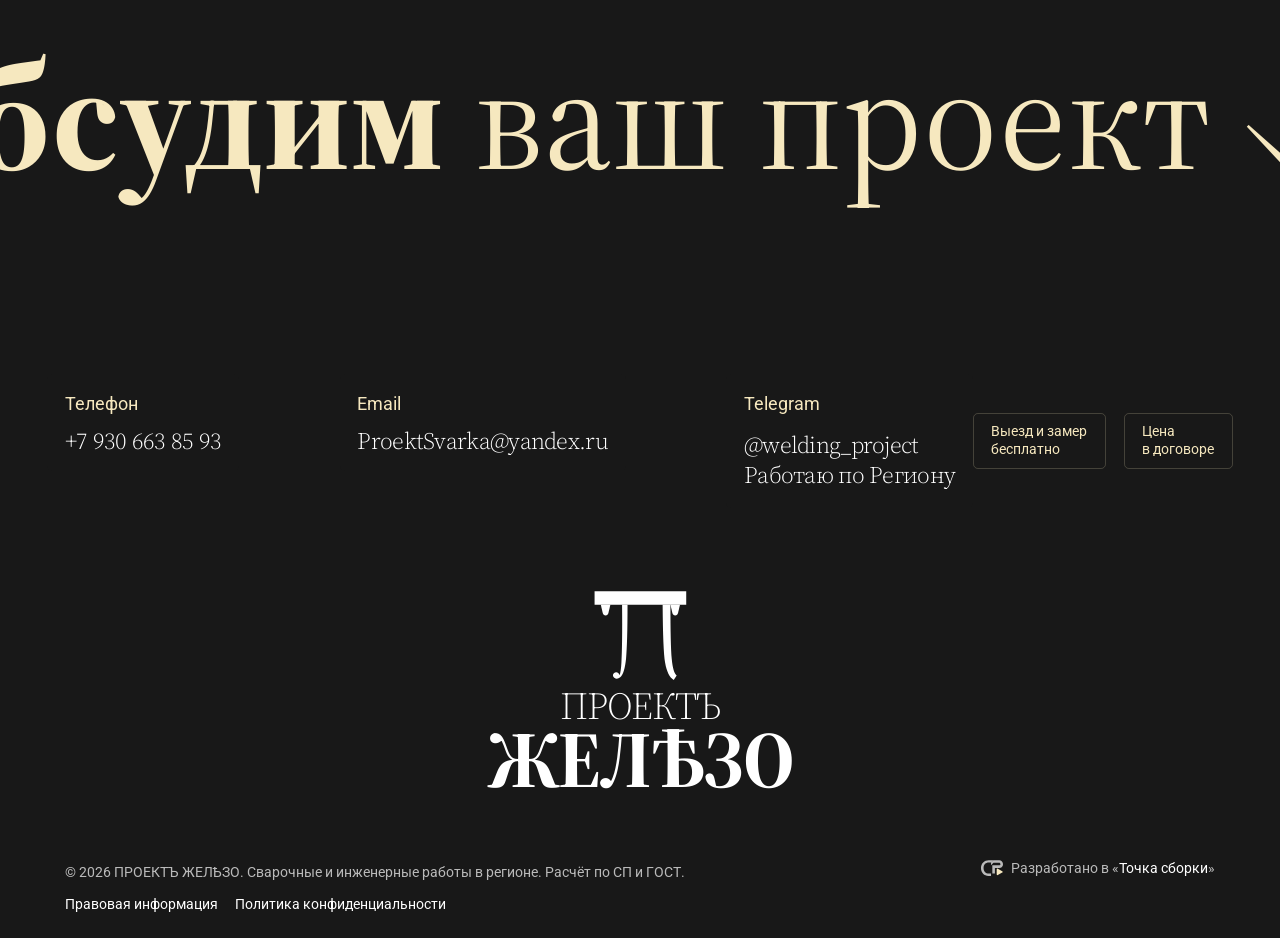
==== commit faa6959f: "Гео: Нижегородская область, Воротынский муниципальный округ; домен zhelezo.pro; убраны упоминания Ха" ====
--- a/about.html
+++ b/about.html
@@ -6,18 +6,19 @@
 <title>Сварка и инженерные решения в Нижегородской области | ПРОЕКТЪ ЖЕЛѢЗО</title>
 <meta name="description" content="Беру объект целиком: расчёт, закупка металла, изготовление и монтаж. Работаю по Региону выезд и замер бесплатно, цена фиксируется в договоре.">
 <meta name="theme-color" content="#181818">
-<link rel="canonical" href="https://project-p-coral.vercel.app/about">
+<link rel="canonical" href="https://zhelezo.pro/about">
 <meta property="og:type" content="website">
 <meta property="og:site_name" content="ПРОЕКТЪ ЖЕЛѢЗО">
 <meta property="og:locale" content="ru_RU">
 <meta property="og:title" content="Сварка и инженерные решения в Нижегородской области | ПРОЕКТЪ ЖЕЛѢЗО">
 <meta property="og:description" content="Беру объект целиком: расчёт, закупка металла, изготовление и монтаж. Работаю по Региону выезд и замер бесплатно, цена фиксируется в договоре.">
-<meta property="og:url" content="https://project-p-coral.vercel.app/about">
-<meta property="og:image" content="https://project-p-coral.vercel.app/assets/photo/vorota-zabor.jpg"><meta property="og:image:width" content="1600"><meta property="og:image:height" content="900"><meta property="og:image:alt" content="Наши работы — металлоконструкции и изделия">
+<meta property="og:url" content="https://zhelezo.pro/about">
+<meta property="og:image" content="https://zhelezo.pro/assets/photo/vorota-zabor.jpg"><meta property="og:image:width" content="1600"><meta property="og:image:height" content="900"><meta property="og:image:alt" content="Наши работы — металлоконструкции и изделия">
 <meta name="twitter:card" content="summary_large_image">
-<meta name="geo.region" content="RU-KK">
-<meta name="geo.position" content="53.7156;91.4292">
-<meta name="ICBM" content="53.7156, 91.4292">
+<meta name="geo.region" content="RU-NIZ">
+<meta name="geo.placename" content="Воротынский муниципальный округ">
+<meta name="geo.position" content="56.0520;45.8660">
+<meta name="ICBM" content="56.0520, 45.8660">
 <link rel="icon" type="image/svg+xml" href="data:image/svg+xml,%3Csvg%20xmlns%3D%22http%3A%2F%2Fwww.w3.org%2F2000%2Fsvg%22%20viewBox%3D%220%200%2064%2064%22%20fill%3D%22none%22%3E%3Crect%20width%3D%2264%22%20height%3D%2264%22%20rx%3D%2212%22%20fill%3D%22%23181818%22%2F%3E%3Cg%20transform%3D%22translate(32%2034.5)%20scale(.95)%20translate(-32%20-34.5)%22%3E%3Cg%20fill%3D%22%23f6e8bf%22%3E%0A%3Cpath%20d%3D%22M8.5%2012.4h47v6.9h-47z%22%2F%3E%0A%3Cpath%20d%3D%22M11.7%2019.3h4.9l-1%204.3c-.2.85-.65%201.25-1.45%201.25s-1.25-.4-1.45-1.25z%22%2F%3E%0A%3Cpath%20d%3D%22M47.4%2019.3h4.9l-1%204.3c-.2.85-.65%201.25-1.45%201.25s-1.25-.4-1.45-1.25z%22%2F%3E%0A%3Cpath%20d%3D%22M20.6%2019.3h4.8c0%2013.2-.25%2022.4-.75%2027.6-.5%205.1-1.5%208.4-3%209.7-1.05.9-2.15.95-3.05.25-.8-.6-.9-1.6-.2-2.3.7-.7%201.65-.7%202.35-.05.3.28.5.6.62.98.42-1.25.72-3.4.9-6.5.32-5.3.5-15.2.33-29.68z%22%2F%3E%0A%3Cpath%20d%3D%22M39.8%2019.3h7.6c0%2013.4.22%2022.7.68%2027.9.42%204.6%201.25%207.4%202.52%208.4l-1.5%202.4c-2.2-1.4-3.65-4.35-4.42-8.85-.8-4.7-1.15-14.6-1.28-29.85z%22%2F%3E%0A%3C%2Fg%3E%3C%2Fg%3E%3C%2Fsvg%3E">
 <script>
   // Анимации появления включаются только при работающем JS; если скрипты не загрузились за 8 секунд — показываем страницу как есть
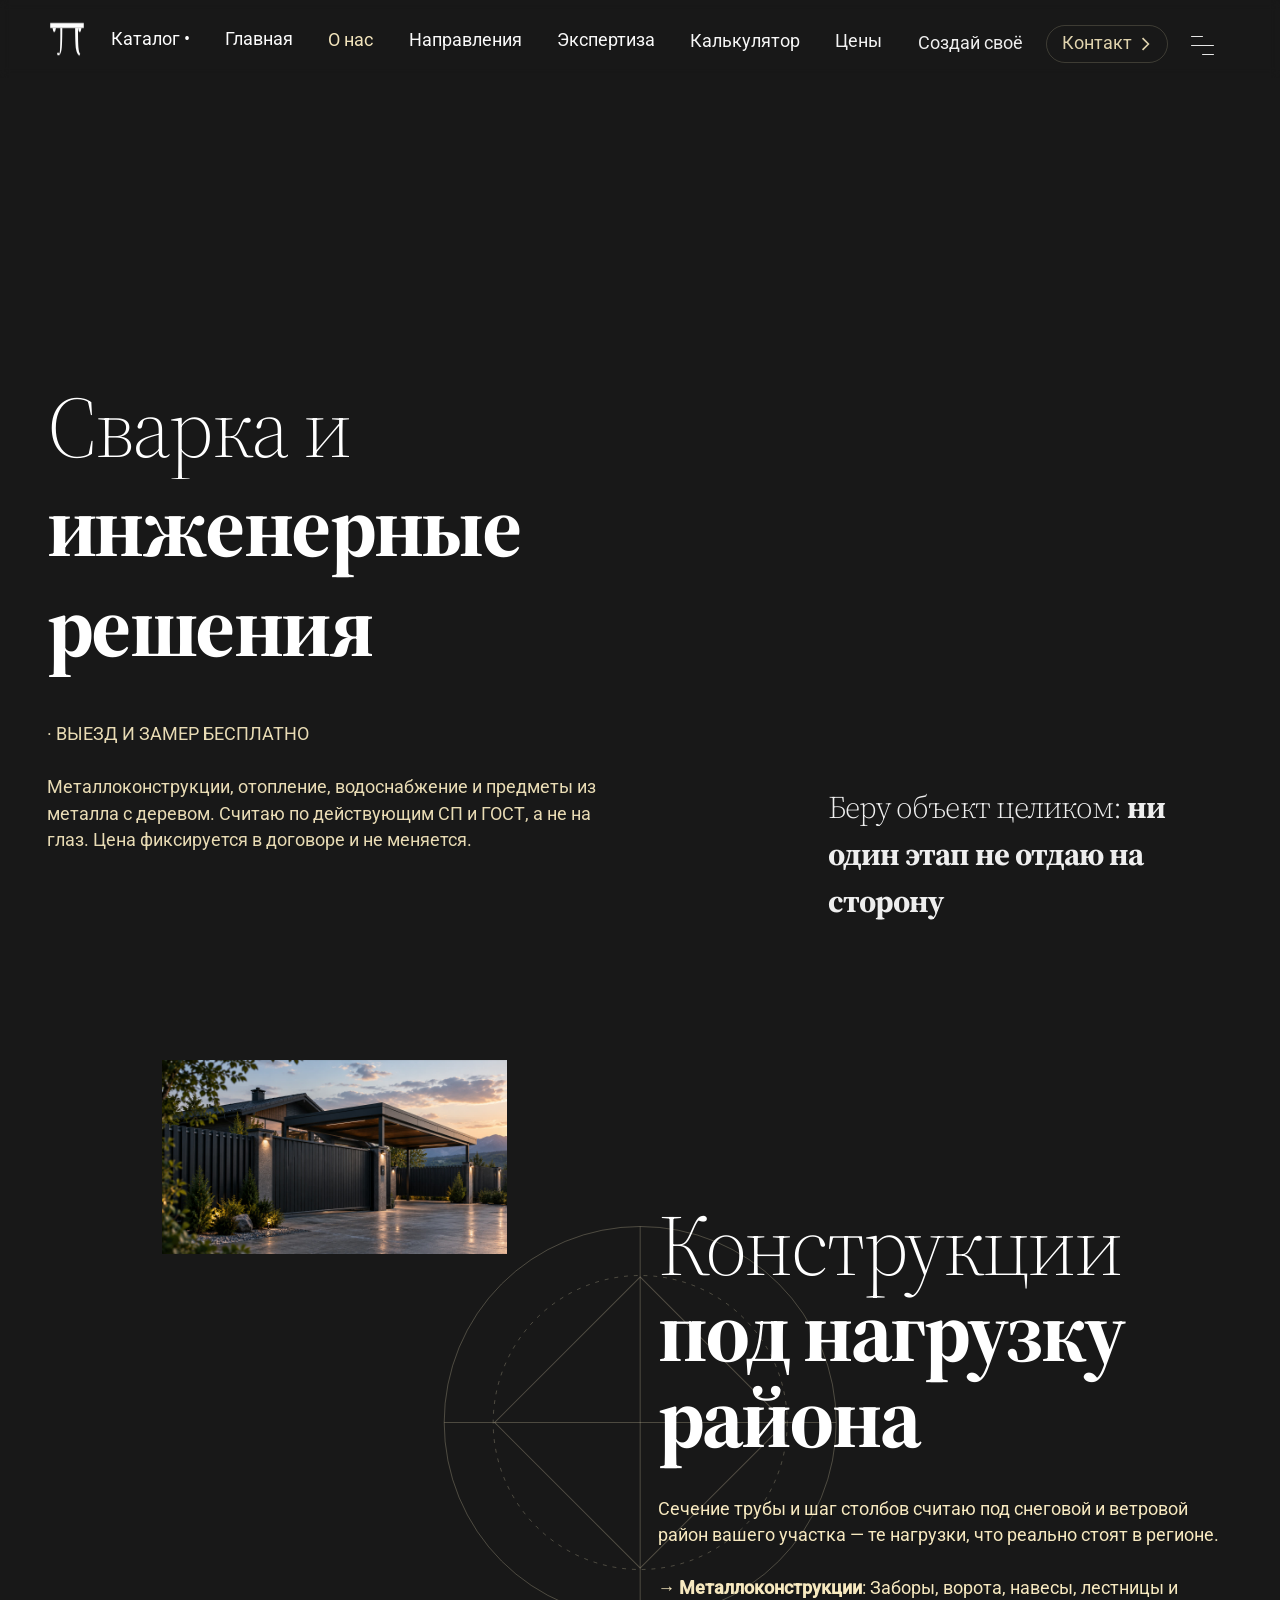
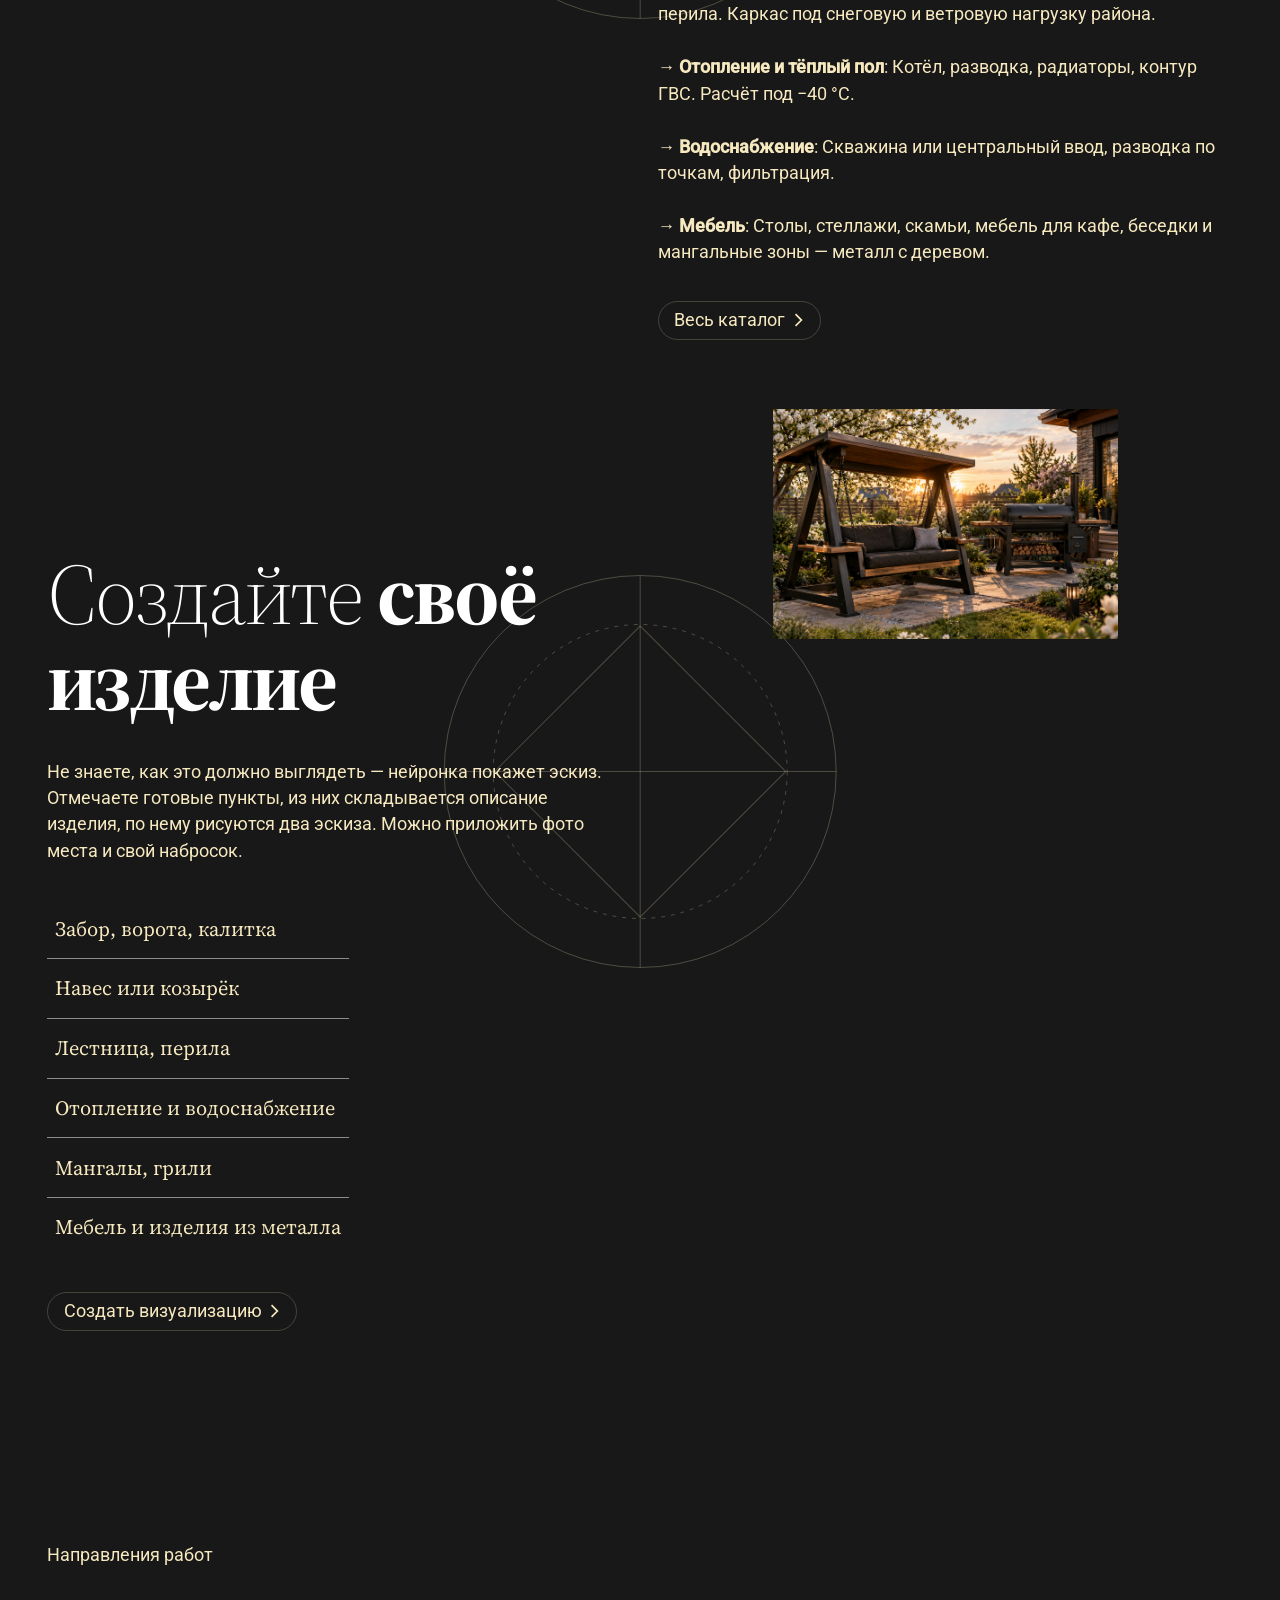
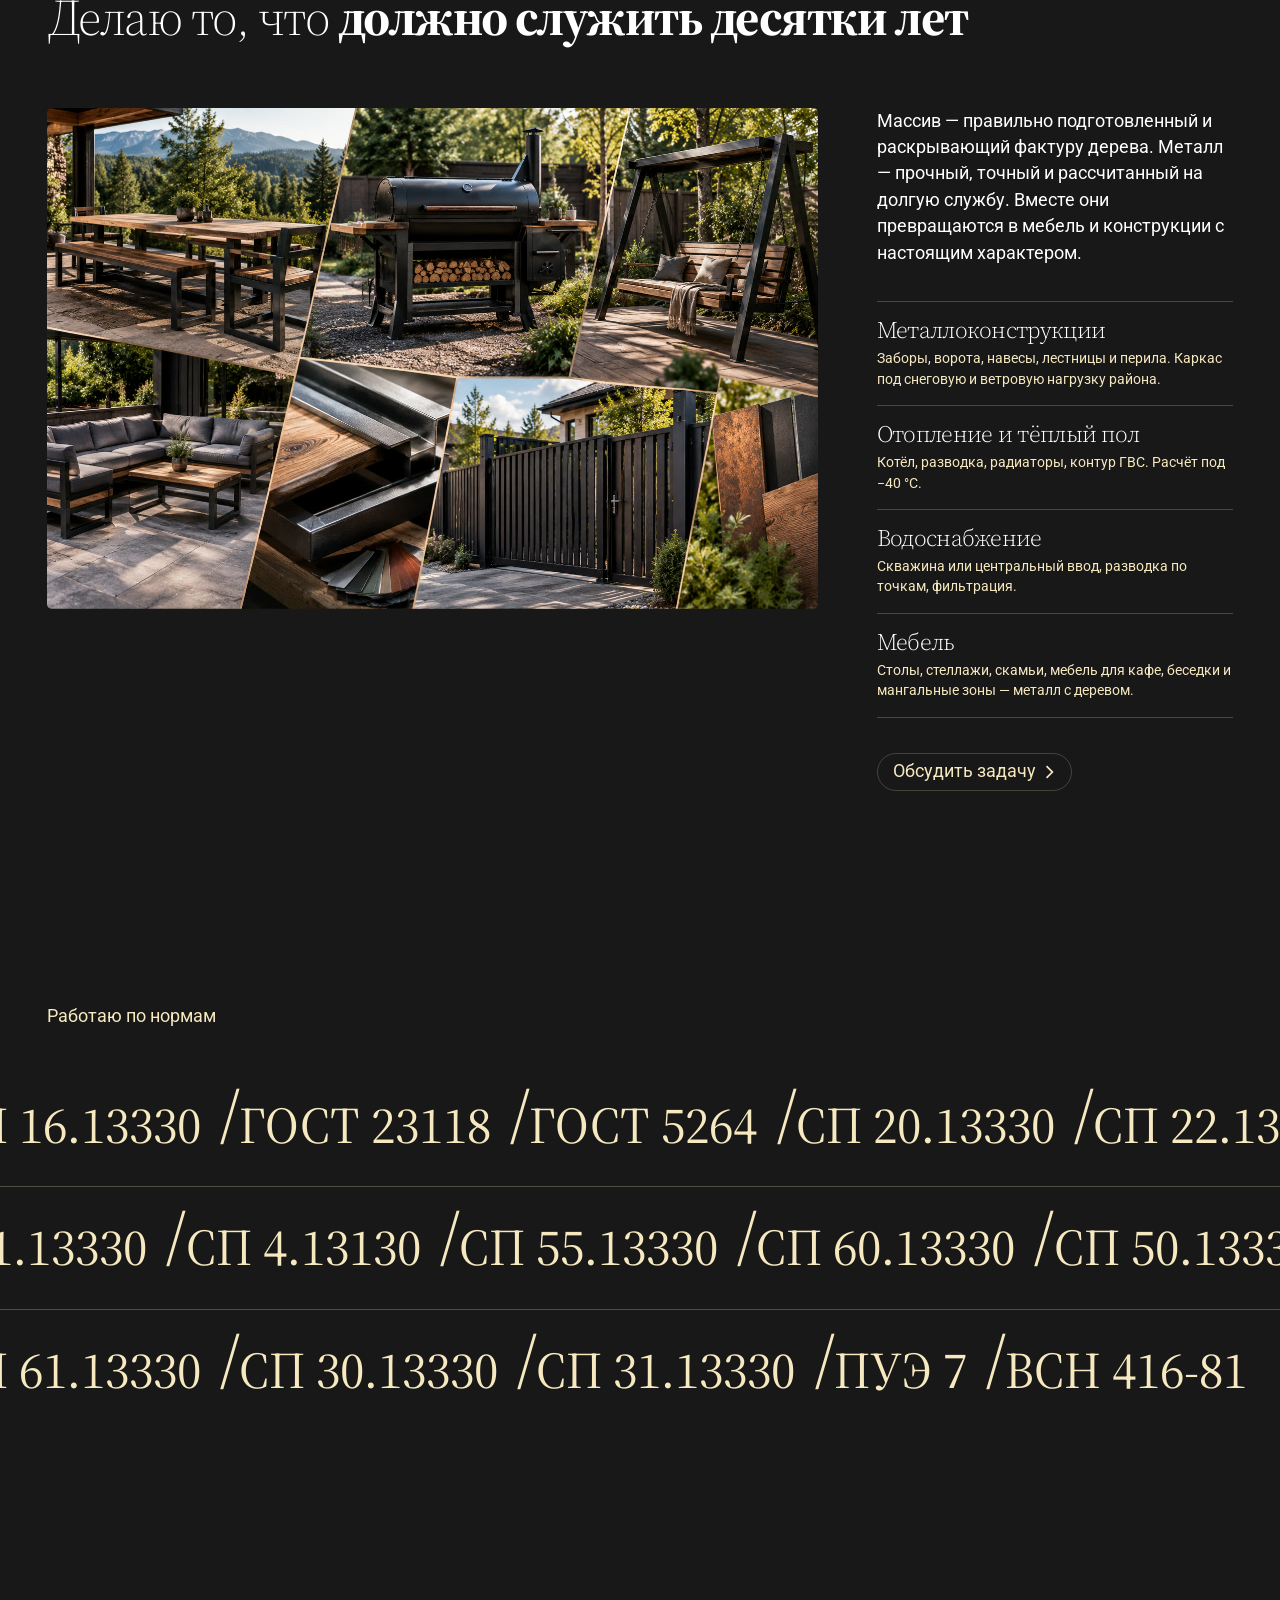
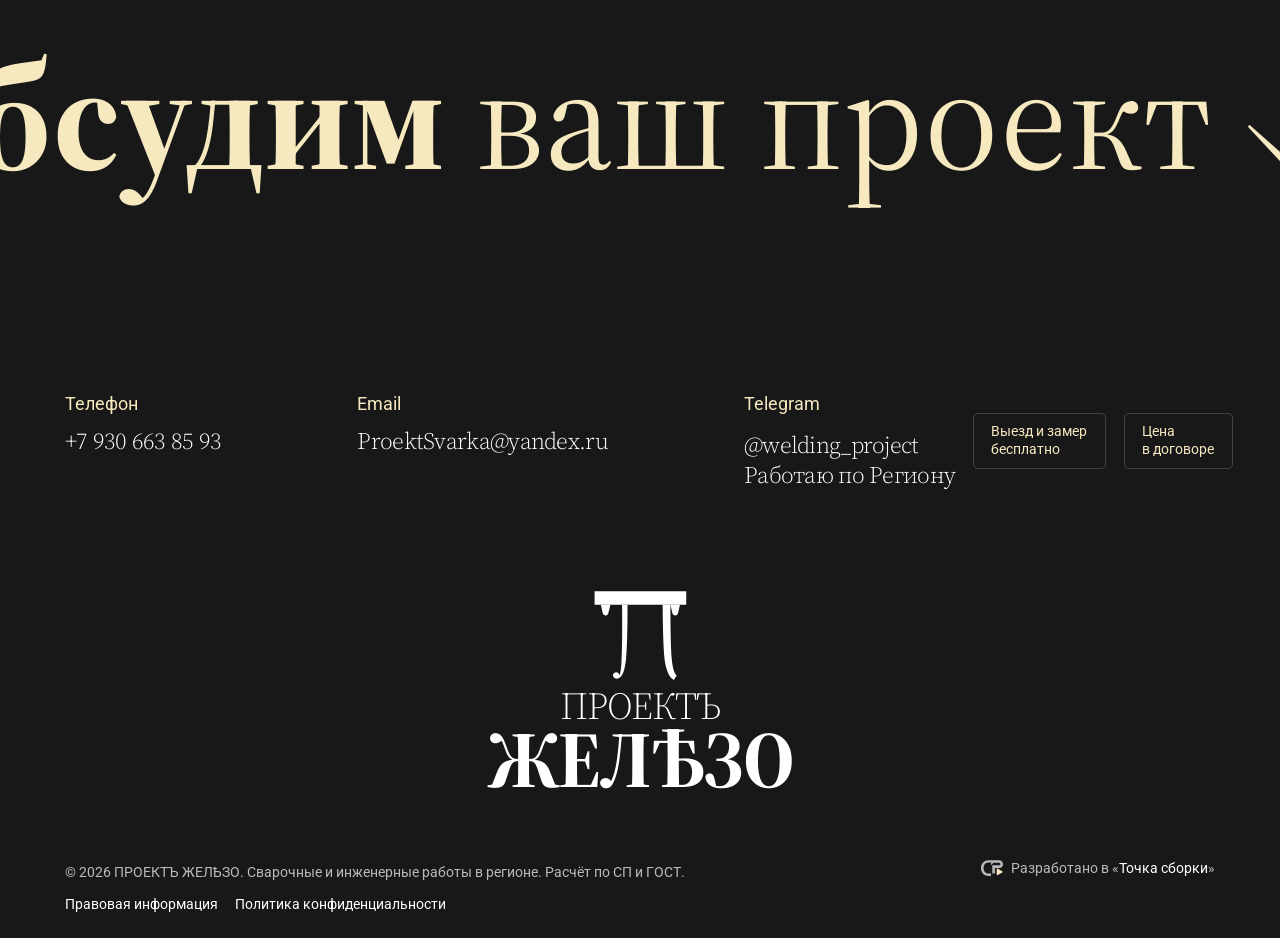
==== commit 75165790: "Яндекс.Метрика: счётчик 113285300 на всех страницах (скрипт в head, noscript в body)" ====
--- a/about.html
+++ b/about.html
@@ -13,12 +13,24 @@
 <meta property="og:title" content="Сварка и инженерные решения в Нижегородской области | ПРОЕКТЪ ЖЕЛѢЗО">
 <meta property="og:description" content="Беру объект целиком: расчёт, закупка металла, изготовление и монтаж. Работаю по Региону выезд и замер бесплатно, цена фиксируется в договоре.">
 <meta property="og:url" content="https://zhelezo.pro/about">
-<meta property="og:image" content="https://zhelezo.pro/assets/photo/vorota-zabor.jpg"><meta property="og:image:width" content="1600"><meta property="og:image:height" content="900"><meta property="og:image:alt" content="Наши работы — металлоконструкции и изделия">
+<meta property="og:image" content="https://zhelezo.pro/assets/photo/photo-rend.jpg"><meta property="og:image:width" content="1280"><meta property="og:image:height" content="713"><meta property="og:image:alt" content="Наши работы — металлоконструкции и изделия">
 <meta name="twitter:card" content="summary_large_image">
 <meta name="geo.region" content="RU-NIZ">
 <meta name="geo.placename" content="Воротынский муниципальный округ">
 <meta name="geo.position" content="56.0520;45.8660">
 <meta name="ICBM" content="56.0520, 45.8660">
+<!-- Yandex.Metrika counter -->
+<script type="text/javascript">
+    (function(m,e,t,r,i,k,a){
+        m[i]=m[i]||function(){(m[i].a=m[i].a||[]).push(arguments)};
+        m[i].l=1*new Date();
+        for (var j = 0; j < document.scripts.length; j++) {if (document.scripts[j].src === r) { return; }}
+        k=e.createElement(t),a=e.getElementsByTagName(t)[0],k.async=1,k.src=r,a.parentNode.insertBefore(k,a)
+    })(window, document,'script','https://mc.yandex.ru/metrika/tag.js?id=113285300', 'ym');
+
+    ym(113285300, 'init', {ssr:true, webvisor:true, clickmap:true, ecommerce:"dataLayer", referrer: document.referrer, url: location.href, accurateTrackBounce:true, trackLinks:true});
+</script>
+<!-- /Yandex.Metrika counter -->
 <link rel="icon" type="image/svg+xml" href="data:image/svg+xml,%3Csvg%20xmlns%3D%22http%3A%2F%2Fwww.w3.org%2F2000%2Fsvg%22%20viewBox%3D%220%200%2064%2064%22%20fill%3D%22none%22%3E%3Crect%20width%3D%2264%22%20height%3D%2264%22%20rx%3D%2212%22%20fill%3D%22%23181818%22%2F%3E%3Cg%20transform%3D%22translate(32%2034.5)%20scale(.95)%20translate(-32%20-34.5)%22%3E%3Cg%20fill%3D%22%23f6e8bf%22%3E%0A%3Cpath%20d%3D%22M8.5%2012.4h47v6.9h-47z%22%2F%3E%0A%3Cpath%20d%3D%22M11.7%2019.3h4.9l-1%204.3c-.2.85-.65%201.25-1.45%201.25s-1.25-.4-1.45-1.25z%22%2F%3E%0A%3Cpath%20d%3D%22M47.4%2019.3h4.9l-1%204.3c-.2.85-.65%201.25-1.45%201.25s-1.25-.4-1.45-1.25z%22%2F%3E%0A%3Cpath%20d%3D%22M20.6%2019.3h4.8c0%2013.2-.25%2022.4-.75%2027.6-.5%205.1-1.5%208.4-3%209.7-1.05.9-2.15.95-3.05.25-.8-.6-.9-1.6-.2-2.3.7-.7%201.65-.7%202.35-.05.3.28.5.6.62.98.42-1.25.72-3.4.9-6.5.32-5.3.5-15.2.33-29.68z%22%2F%3E%0A%3Cpath%20d%3D%22M39.8%2019.3h7.6c0%2013.4.22%2022.7.68%2027.9.42%204.6%201.25%207.4%202.52%208.4l-1.5%202.4c-2.2-1.4-3.65-4.35-4.42-8.85-.8-4.7-1.15-14.6-1.28-29.85z%22%2F%3E%0A%3C%2Fg%3E%3C%2Fg%3E%3C%2Fsvg%3E">
 <script>
   // Анимации появления включаются только при работающем JS; если скрипты не загрузились за 8 секунд — показываем страницу как есть
@@ -39,6 +51,7 @@
 <link rel="stylesheet" href="assets/css/mobile.css">
 </head>
 <body class="loading" data-page="about" data-gears="object">
+<noscript><div><img src="https://mc.yandex.ru/watch/113285300" style="position:absolute; left:-9999px;" alt="" / decoding="async"></div></noscript>
 <div class="page">
 <button class="to-top" type="button" aria-label="Наверх" data-to-top data-cursor="-fusion"><svg viewBox="0 0 24 24" width="100%" height="100%" fill="none" stroke="currentColor" stroke-width="1.5" aria-hidden="true"><path d="M12 19V5M5.5 11.5 12 5l6.5 6.5"/></svg></button>
 
@@ -92,7 +105,7 @@
 <section class="asec">
   <div class="container">
     <div class="asec__grid">
-      <div class="asec__col-img"><div class="asec__img-wrap" data-parallax><img class="asec__img" src="assets/photo/zabory-vorota.jpg" alt="Ворота, забор и навес" width="1600" height="900" decoding="async"></div></div>
+      <div class="asec__col-img"><div class="asec__img-wrap" data-parallax><img class="asec__img" src="assets/photo/zabory-vorota.jpg" alt="Ворота, забор и навес" width="1600" height="900" decoding="async" loading="lazy"></div></div>
       <div class="asec__col-txt">
         <h2 class="asec__title">Конструкции <strong>под нагрузку района</strong></h2>
         <p class="asec__text">Сечение трубы и шаг столбов считаю под снеговой и ветровой район вашего участка — те нагрузки, что реально стоят в регионе.<br><br>→ <strong>Металлоконструкции</strong>: Заборы, ворота, навесы, лестницы и перила. Каркас под снеговую и ветровую нагрузку района.<br><br>→ <strong>Отопление и тёплый пол</strong>: Котёл, разводка, радиаторы, контур ГВС. Расчёт под −40 °C.<br><br>→ <strong>Водоснабжение</strong>: Скважина или центральный ввод, разводка по точкам, фильтрация.<br><br>→ <strong>Мебель</strong>: Столы, стеллажи, скамьи, мебель для кафе, беседки и мангальные зоны — металл с деревом.</p>
--- a/assets/css/style.css
+++ b/assets/css/style.css
@@ -160,10 +160,17 @@
 .nav-links__inner { display: flex; column-gap: calc(2rem * var(--sc)); }
 .nav-links__inner .link-u { white-space: nowrap; flex-shrink: 0; }
 .topbar__inner { position: relative; }
+/* Десктоп: ссылки идут в потоке между логотипом и кнопкой «Контакт»,
+   равномерно заполняют эту полосу в одну строку и не могут её перекрыть. */
 @media (min-width: 992px) {
-  .topbar__right .nav-links { position: absolute; left: 50%; top: 50%; transform: translate(-50%, -50%); }
-  .topbar__right { justify-content: flex-end; }
+  .topbar__inner { display: flex; align-items: center; gap: calc(2rem * var(--sc)); }
+  .topbar__left { flex: 0 0 auto; }
+  .topbar__right { flex: 1 1 0; min-width: 0; justify-content: flex-end; gap: calc(2rem * var(--sc)); }
+  .nav-links { flex: 1 1 0; min-width: 0; width: auto; container-type: inline-size; }
+  .nav-links__inner { width: 100%; justify-content: space-between; column-gap: min(calc(2rem * var(--sc)), 1.6cqw); }
+  .topbar .nav-links__inner .link-u { font-size: min(1.125rem, 2.2cqw); }
   .nav-links__inner .topbar__works { width: auto; }
+  .topbar__menu { flex: 0 0 auto; }
 }
 .topbar__menu { display: flex; justify-content: flex-end; gap: 0.25rem; }
 
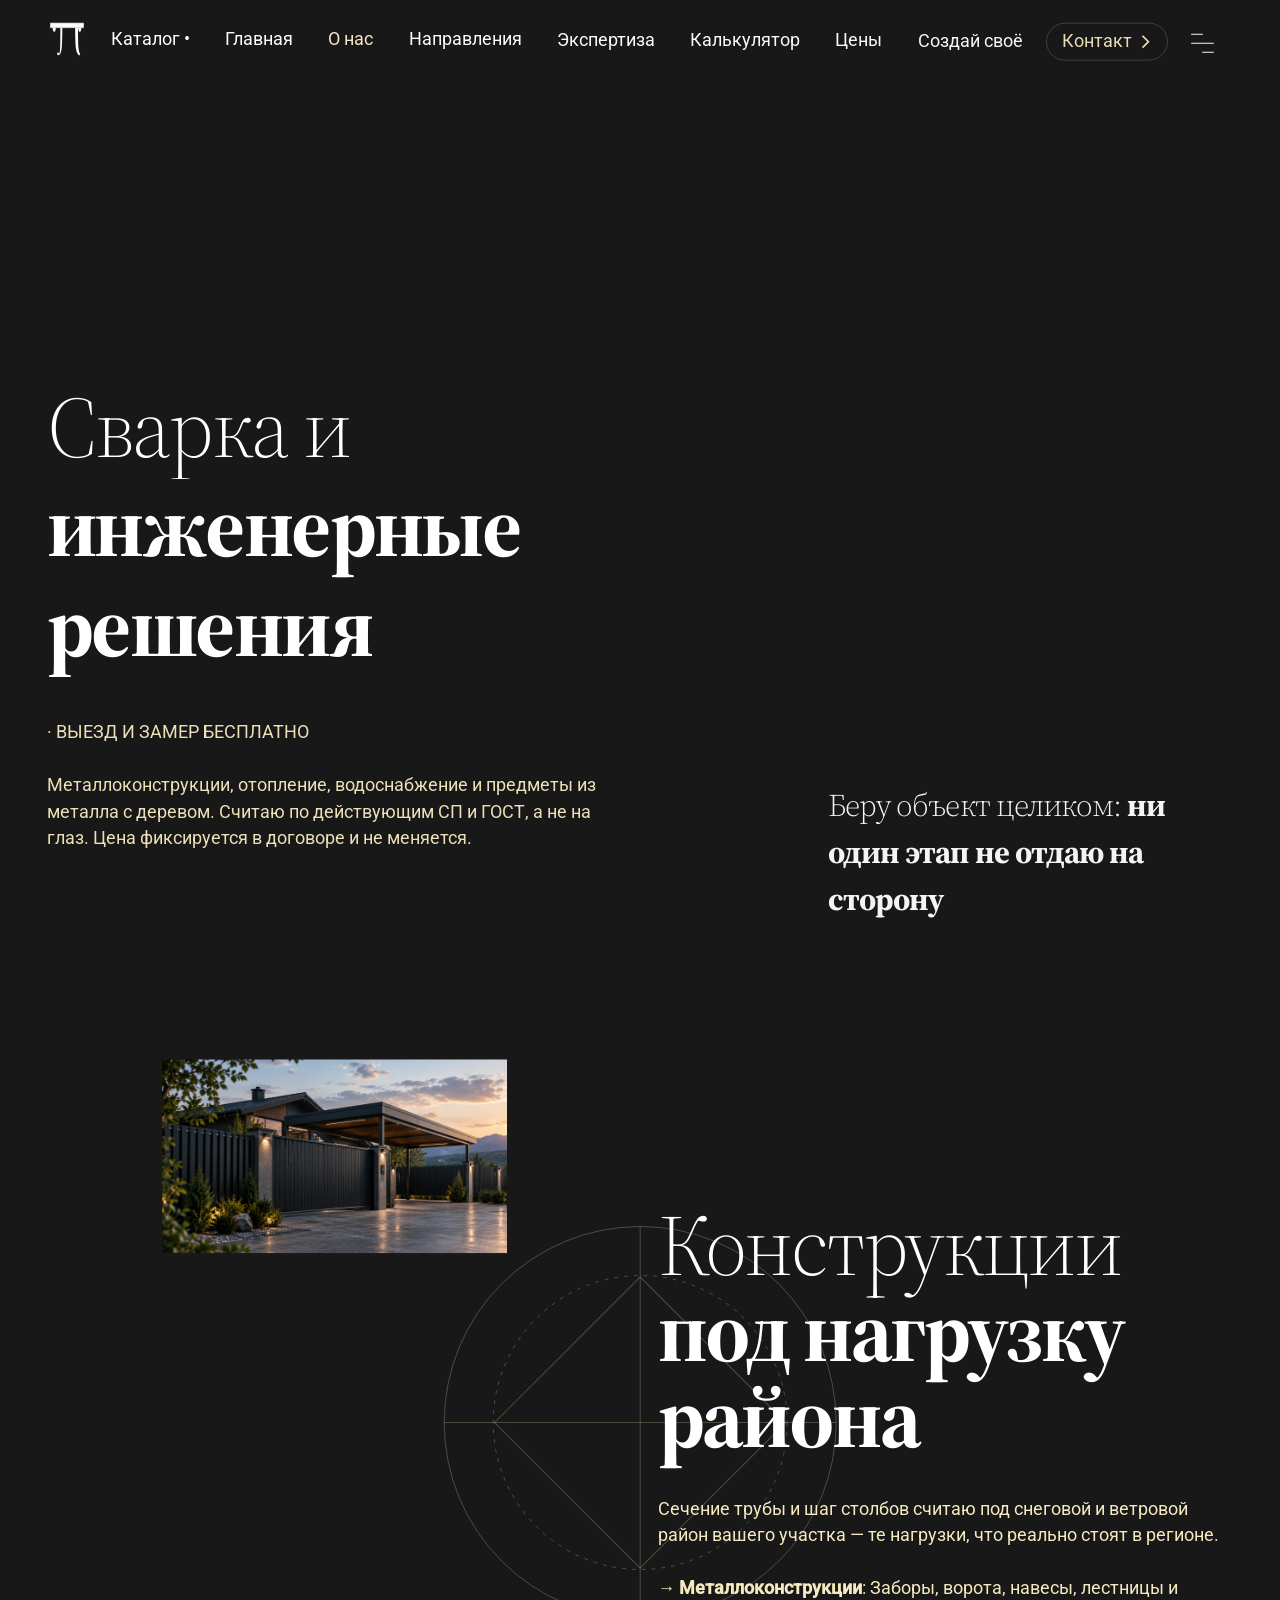
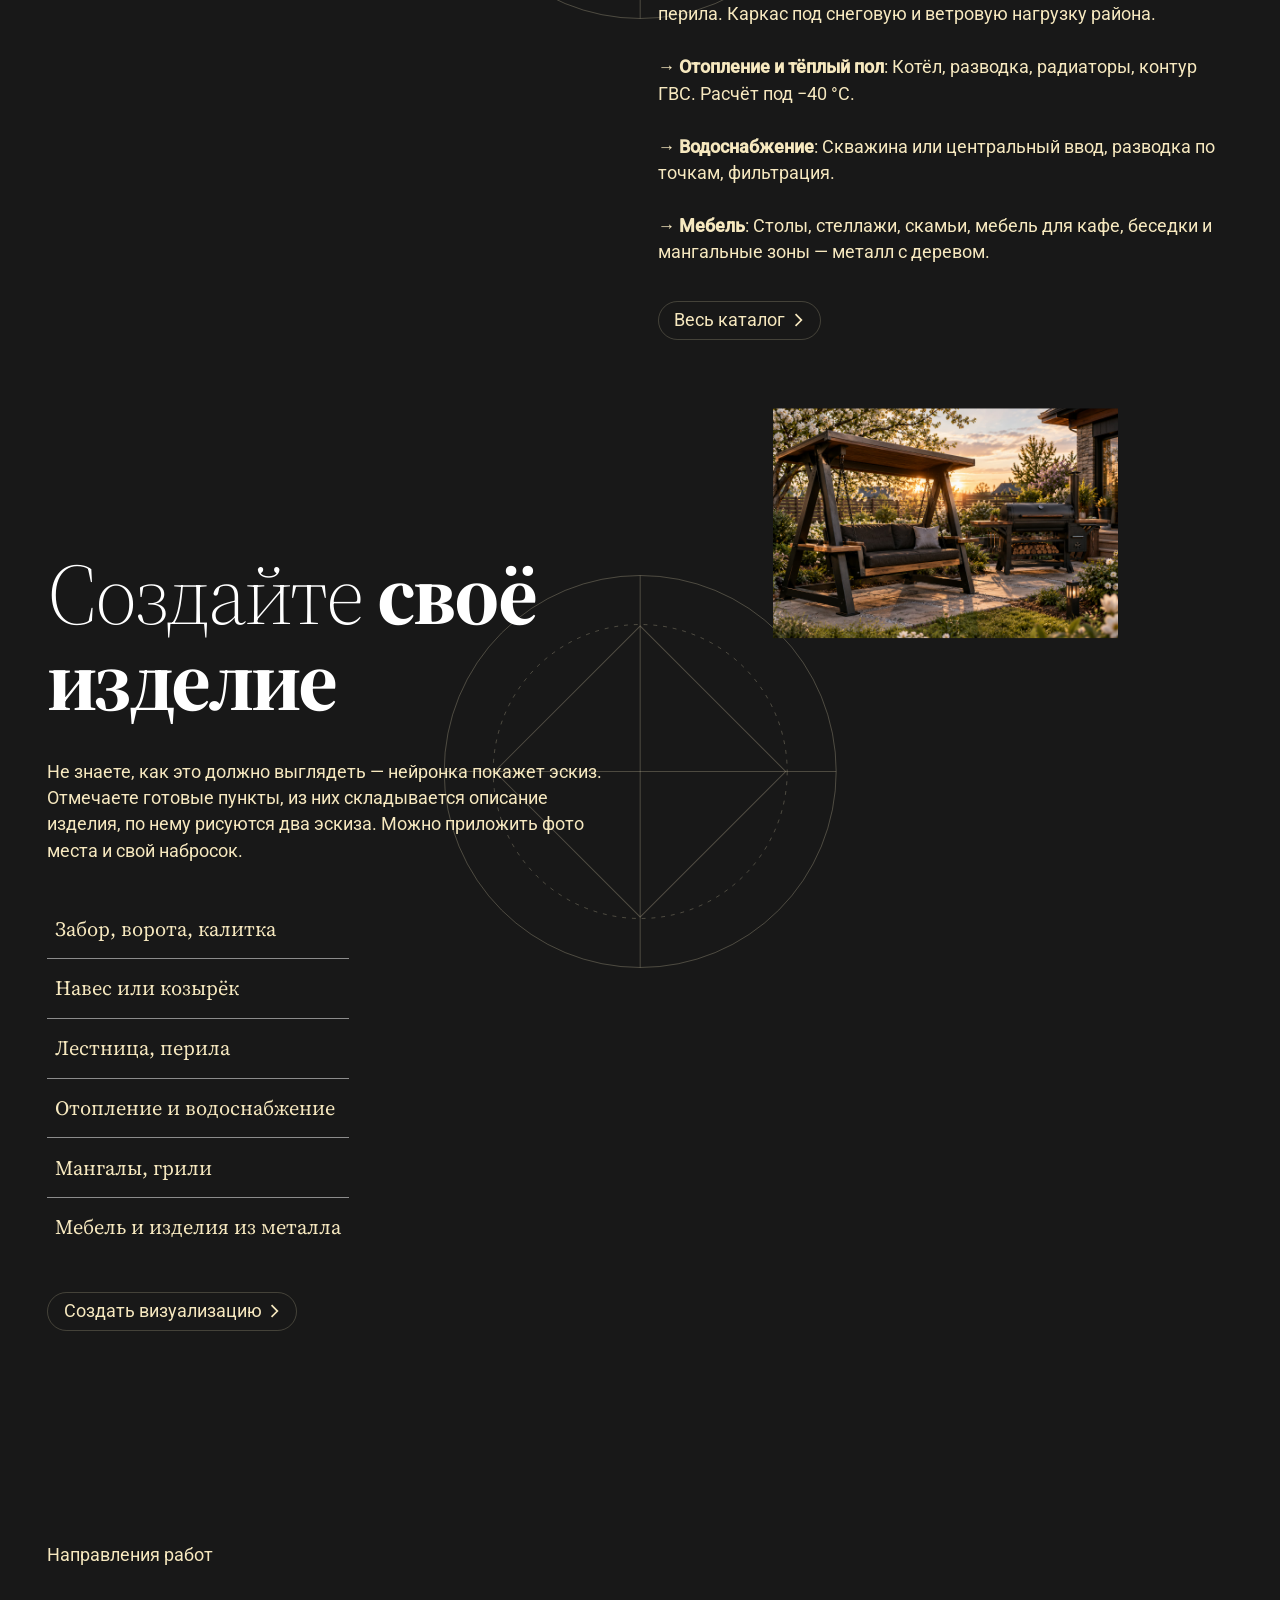
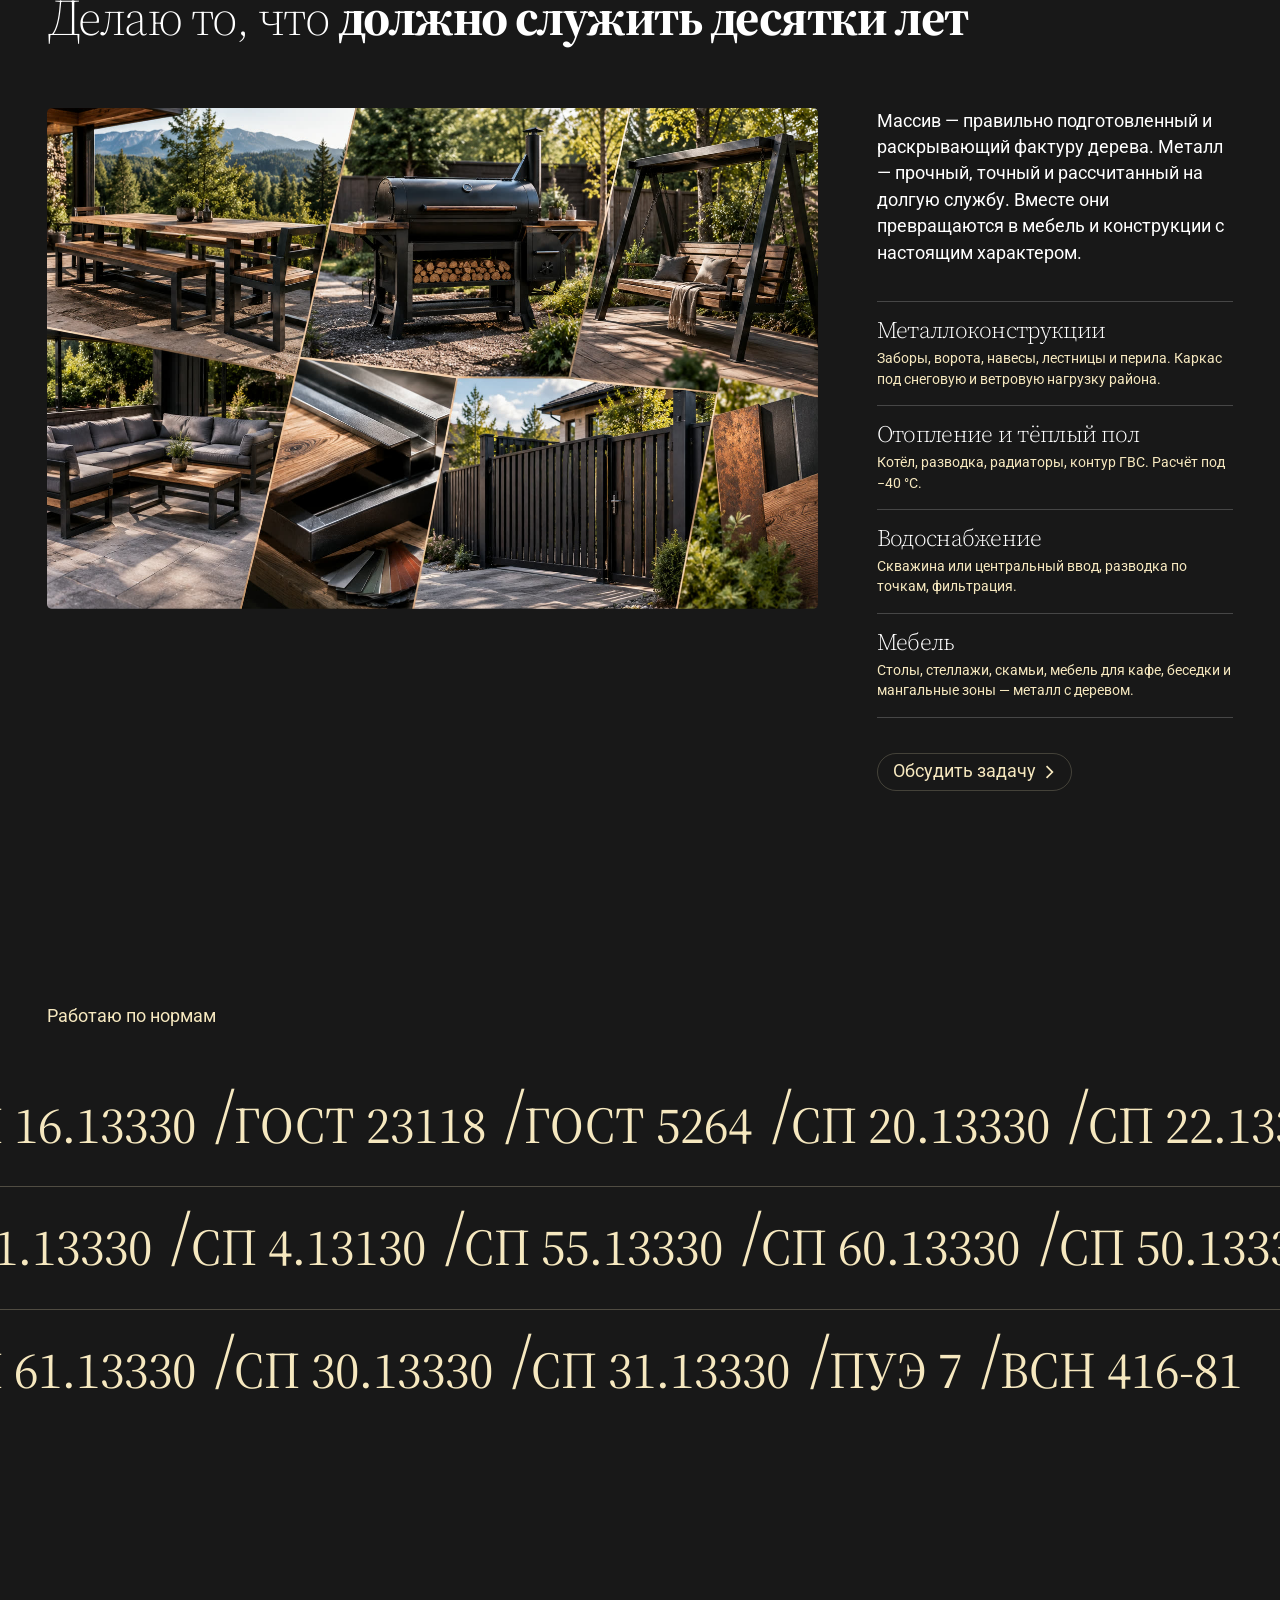
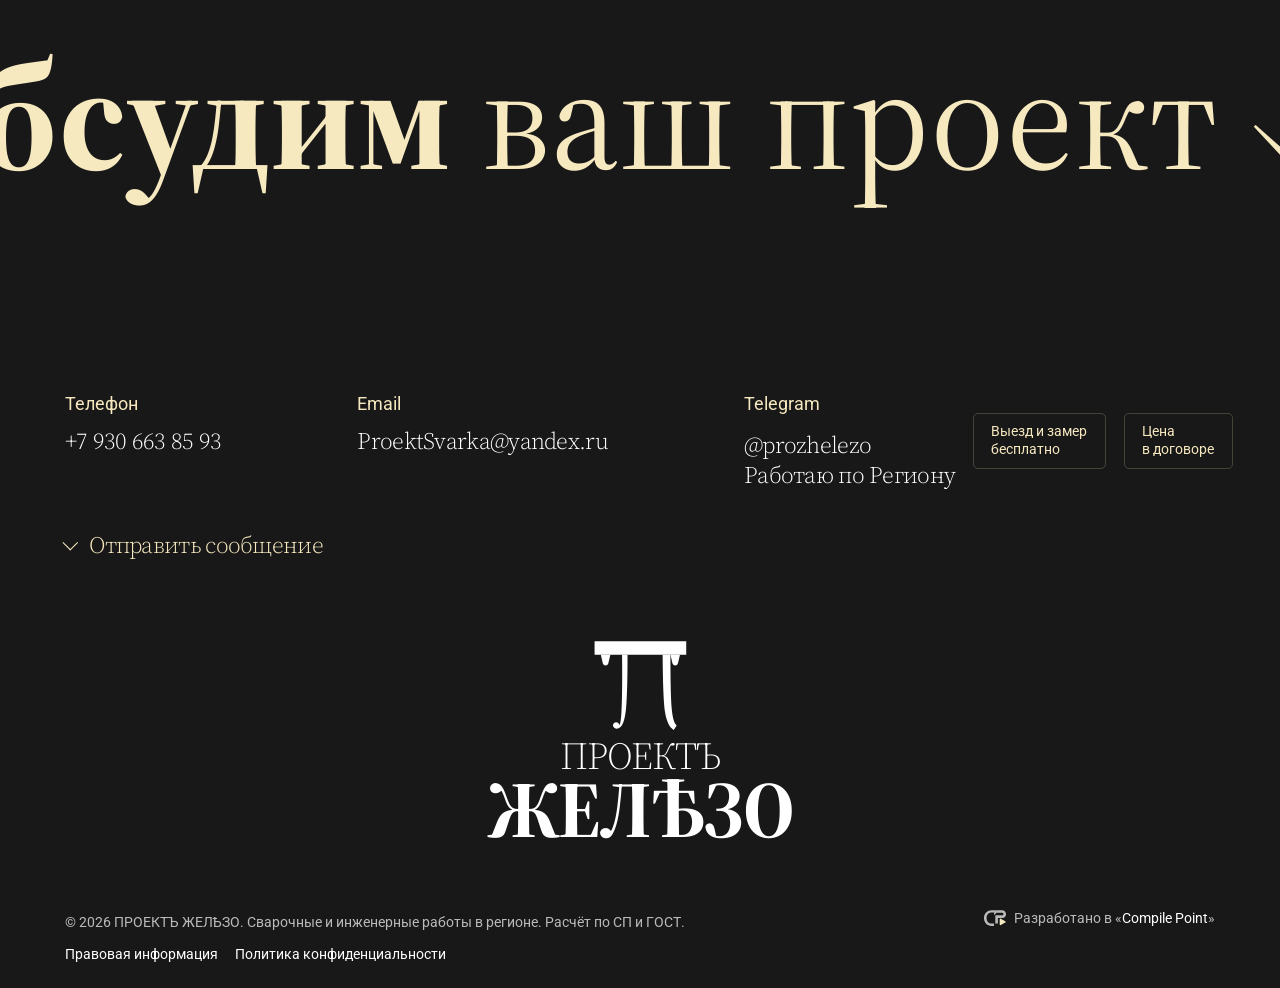
==== commit 6b9fd1ad: "Форма «Отправить сообщение» в подвале с пересылкой в Telegram-бота; контакт @prozhelezo Co-Authored-" ====
--- a/about.html
+++ b/about.html
@@ -13,7 +13,7 @@
 <meta property="og:title" content="Сварка и инженерные решения в Нижегородской области | ПРОЕКТЪ ЖЕЛѢЗО">
 <meta property="og:description" content="Беру объект целиком: расчёт, закупка металла, изготовление и монтаж. Работаю по Региону выезд и замер бесплатно, цена фиксируется в договоре.">
 <meta property="og:url" content="https://zhelezo.pro/about">
-<meta property="og:image" content="https://zhelezo.pro/assets/photo/photo-rend.jpg"><meta property="og:image:width" content="1280"><meta property="og:image:height" content="713"><meta property="og:image:alt" content="Наши работы — металлоконструкции и изделия">
+<meta property="og:image" content="https://zhelezo.pro/assets/photo/photo-2026-10-03.jpg"><meta property="og:image:width" content="1280"><meta property="og:image:height" content="719"><meta property="og:image:alt" content="Наши работы — металлоконструкции и изделия">
 <meta name="twitter:card" content="summary_large_image">
 <meta name="geo.region" content="RU-NIZ">
 <meta name="geo.placename" content="Воротынский муниципальный округ">
@@ -48,6 +48,7 @@
 <link rel="stylesheet" href="assets/css/fonts.css">
 <link rel="stylesheet" href="assets/css/style.css">
 <link rel="stylesheet" href="assets/css/create.css">
+<link rel="stylesheet" href="assets/css/message.css">
 <link rel="stylesheet" href="assets/css/mobile.css">
 </head>
 <body class="loading" data-page="about" data-gears="object">
@@ -189,13 +190,35 @@
           <a class="fcard" href="tel:+79306638593" data-cursor="-fusion"><h3 class="fcard__title">Телефон</h3><div class="fcard__value">+7 930 663 85 93</div></a>
           <a class="fcard" href="mailto:ProektSvarka@yandex.ru" data-cursor="-fusion"><h3 class="fcard__title">Email</h3><div class="fcard__value">ProektSvarka@yandex.ru</div></a>
           <div class="footer__address">
-            <a class="fcard" href="https://t.me/welding_project" target="_blank" rel="noopener" data-cursor="-fusion"><h3 class="fcard__title">Telegram</h3><div class="fcard__value fcard__value--lh">@welding_project<br>Работаю по Региону</div></a>
+            <a class="fcard" href="https://t.me/prozhelezo" target="_blank" rel="noopener" data-cursor="-fusion"><h3 class="fcard__title">Telegram</h3><div class="fcard__value fcard__value--lh">@prozhelezo<br>Работаю по Региону</div></a>
             <div class="labels">
               <div class="labels__chip">Выезд и замер<br>бесплатно</div>
               <div class="labels__chip">Цена<br>в договоре</div>
             </div>
           </div>
         </div>
+      <div class="footer__msg" data-msg>
+        <button class="footer__msg-toggle link-u" type="button" data-msg-toggle aria-expanded="false" aria-controls="msg-panel" data-cursor="-hidden">Отправить сообщение</button>
+        <div class="footer__msg-panel" id="msg-panel" data-msg-panel aria-hidden="true">
+          <div class="footer__msg-clip">
+            <form class="mform" data-msg-form novalidate>
+              <div class="cform__head">
+                <label class="cform__label" for="msg-text">Ваше сообщение</label>
+                <div class="cform__count"><span data-msg-count>0</span> / 2000</div>
+              </div>
+              <textarea class="cform__textarea" id="msg-text" name="message" maxlength="2000" data-msg-text data-lenis-prevent data-cursor="-hidden" placeholder="Опишите, что нужно сделать: изделие, размеры, адрес объекта…"></textarea>
+              <input class="mform__input" type="text" name="contact" maxlength="200" autocomplete="off" data-msg-contact data-cursor="-hidden" placeholder="Телефон или Telegram для ответа" aria-label="Телефон или Telegram для ответа">
+              <input class="mform__trap" type="text" name="website" tabindex="-1" autocomplete="off" aria-hidden="true" data-msg-trap>
+              <div class="cform__submit-row">
+                <button class="btn btn--solid cform__submit" type="submit" data-msg-submit data-cursor="-fusion">
+                  <span class="btn__list"><span class="btn__text" data-msg-submit-text>Отправить</span><span class="btn__icon"><svg viewBox="0 0 8 12" width="100%" height="100%" fill="none" stroke="currentColor" stroke-width="1.4"><polyline points="1.5,1 6.5,6 1.5,11"/></svg></span></span>
+                </button>
+                <div class="cform__status" role="status" aria-live="polite" data-msg-status></div>
+              </div>
+            </form>
+          </div>
+        </div>
+      </div>
       </div>
       <div class="footer__logo-wrap"><a href="index.html" aria-label="ПРОЕКТЪ ЖЕЛѢЗО"><div class="footer__logo" data-cursor="-fusion"><svg viewBox="0 0 350 232" width="100%" height="100%" fill="none" role="img" aria-hidden="true"><g transform="translate(113 0) scale(1.95)"><g fill="currentColor">
 <path d="M8.5 12.4h47v6.9h-47z"/>
@@ -206,10 +229,10 @@
 </g></g><text x="175" y="152" text-anchor="middle" fill="currentColor" font-family="'Source Serif 4',Georgia,serif" font-size="38" font-weight="300" letter-spacing="-1">ПРОЕКТЪ</text><text x="175" y="220" text-anchor="middle" fill="currentColor" font-family="'Source Serif 4',Georgia,serif" font-size="80" font-weight="700" letter-spacing="-2">ЖЕЛѢЗО</text></svg></div></a></div>
       <div class="footer__mentions">
         <div class="footer__copy">© <span class="js-year">2026</span> ПРОЕКТЪ ЖЕЛѢЗО. Сварочные и инженерные работы в регионе. Расчёт по СП и ГОСТ.</div>
-        <div class="fcredit"><span class="fcredit__mark"><svg viewBox="16 17 148 108" width="100%" height="100%" role="img" aria-hidden="true">
+        <a class="fcredit" href="https://compilepoint.space/" target="_blank" rel="noopener" data-cursor="-hidden"><span class="fcredit__mark"><svg viewBox="16 17 148 108" width="100%" height="100%" role="img" aria-hidden="true">
 <g fill="currentColor"><path d="M22 72C22 43 43 23 70 23H99L84 38H70C51 38 38 51 38 72C38 93 51 106 70 106H84V121H68C42 121 22 101 22 72Z"/><path d="M84 38L99 23H134C149 23 158 34 158 48C158 62 149 72 135 72H108V106H92V55H134C139 55 142 52 142 48C142 43 139 39 134 39H99L84 54V38Z"/></g>
 <path d="M126 76L153 91C157 93 157 98 153 100L126 115C122 117 119 114 119 110V81C119 77 122 74 126 76Z" fill="var(--wheat)"/>
-</svg></span><span class="fcredit__txt">Разработано в «<strong>Точка сборки</strong>»</span></div>
+</svg></span><span class="fcredit__txt">Разработано в «<strong>Compile Point</strong>»</span></a>
         <div class="footer__legal">
           <a class="link-u" href="legal.html">Правовая информация</a>
           <a class="link-u" href="privacy.html">Политика конфиденциальности</a>
@@ -252,14 +275,14 @@
       <div class="overlay__right">
         <a class="ocard" href="tel:+79306638593" data-fade-up data-cursor="-hidden"><h3 class="ocard__title">Телефон</h3><div class="ocard__txt">+7 930 663 85 93</div></a>
         <a class="ocard" href="mailto:ProektSvarka@yandex.ru" data-fade-up data-cursor="-hidden"><h3 class="ocard__title">Email</h3><div class="ocard__txt">ProektSvarka@yandex.ru</div></a>
-        <a class="ocard" href="https://t.me/welding_project" target="_blank" rel="noopener" data-fade-up data-cursor="-hidden"><h3 class="ocard__title">Telegram</h3><div class="ocard__txt">@welding_project<br>Выезд и замер бесплатно</div></a>
+        <a class="ocard" href="https://t.me/prozhelezo" target="_blank" rel="noopener" data-fade-up data-cursor="-hidden"><h3 class="ocard__title">Telegram</h3><div class="ocard__txt">@prozhelezo<br>Выезд и замер бесплатно</div></a>
       </div>
     </div>
   </section>
   <section class="overlay__footer">
     <div class="overlay__fgrid">
       <div class="overlay__social" data-fade-up>
-        <a class="link-u" href="https://t.me/welding_project" target="_blank" rel="noopener" data-cursor="-hidden">Telegram</a>
+        <a class="link-u" href="https://t.me/prozhelezo" target="_blank" rel="noopener" data-cursor="-hidden">Telegram</a>
         <a class="link-u" href="tel:+79306638593" data-cursor="-hidden">Позвонить</a>
         <a class="link-u" href="mailto:ProektSvarka@yandex.ru" data-cursor="-hidden">Написать на почту</a>
       </div>
@@ -307,5 +330,6 @@
 <script src="assets/vendor/lenis.min.js"></script>
 <script src="assets/vendor/split-type.min.js"></script>
 <script src="assets/js/main.js"></script>
+<script src="assets/js/message.js"></script>
 </body>
 </html>
--- a/assets/css/message.css
+++ b/assets/css/message.css
@@ -0,0 +1,42 @@
+/* =========================================================
+   Подвал: ссылка «Отправить сообщение» и окно, выезжающее сверху вниз
+   ========================================================= */
+.footer__msg { width: 100%; max-width: 1440px; padding: calc(2rem * var(--sc)) calc(1.5rem * var(--sc)) 0; }
+.footer__msg-toggle {
+  display: inline-flex; align-items: center; gap: 0.6em; padding: 0; margin: 0;
+  background: none; border: 0; color: var(--wheat); cursor: pointer;
+  font-family: var(--ff-serif); font-weight: 300; font-size: 1.5rem; line-height: 1.1; letter-spacing: -0.03em;
+}
+.footer__msg-toggle:hover { color: var(--white); }
+.footer__msg-toggle::before {
+  content: ""; flex: none; width: 0.45em; height: 0.45em;
+  border-right: 1.4px solid currentColor; border-bottom: 1.4px solid currentColor;
+  transform: translateY(-0.12em) rotate(45deg); transition: transform 0.4s ease-in-out;
+}
+.footer__msg.is-open .footer__msg-toggle::before { transform: translateY(0.1em) rotate(-135deg); }
+.footer__msg-toggle::after { bottom: -0.15em; background: var(--wheat); }
+
+/* Слайдер: высота плавно растёт от нуля сверху вниз */
+.footer__msg-panel {
+  display: grid; grid-template-rows: 0fr; visibility: hidden;
+  transition: grid-template-rows 0.55s cubic-bezier(0.22, 1, 0.36, 1), visibility 0s linear 0.55s;
+}
+.footer__msg.is-open .footer__msg-panel { grid-template-rows: 1fr; visibility: visible; transition-delay: 0s; }
+.footer__msg-clip { min-height: 0; overflow: hidden; }
+
+.mform { display: flex; flex-direction: column; gap: calc(1.25rem * var(--sc)); width: 100%; max-width: 44rem; padding-top: calc(1.5rem * var(--sc)); }
+.mform .cform__textarea { min-height: 9rem; }
+.mform__input {
+  display: block; width: 100%; margin: 0; padding: calc(1rem * var(--sc)) calc(1.5rem * var(--sc));
+  background: var(--black-light); color: var(--white);
+  border: 1px solid rgba(255, 255, 255, 0.2); border-radius: var(--radius); outline: none;
+  font: 400 1.125rem/1.5 var(--ff-sans); transition: border-color 0.3s ease-in-out;
+}
+.mform__input::placeholder { color: rgba(255, 255, 255, 0.4); }
+.mform__input:focus { border-color: var(--wheat); }
+/* Скрытое поле-ловушка для спам-ботов */
+.mform__trap { position: absolute; left: -9999px; width: 1px; height: 1px; opacity: 0; pointer-events: none; }
+
+@media (prefers-reduced-motion: reduce) {
+  .footer__msg-panel, .footer__msg-toggle::before { transition: none; }
+}
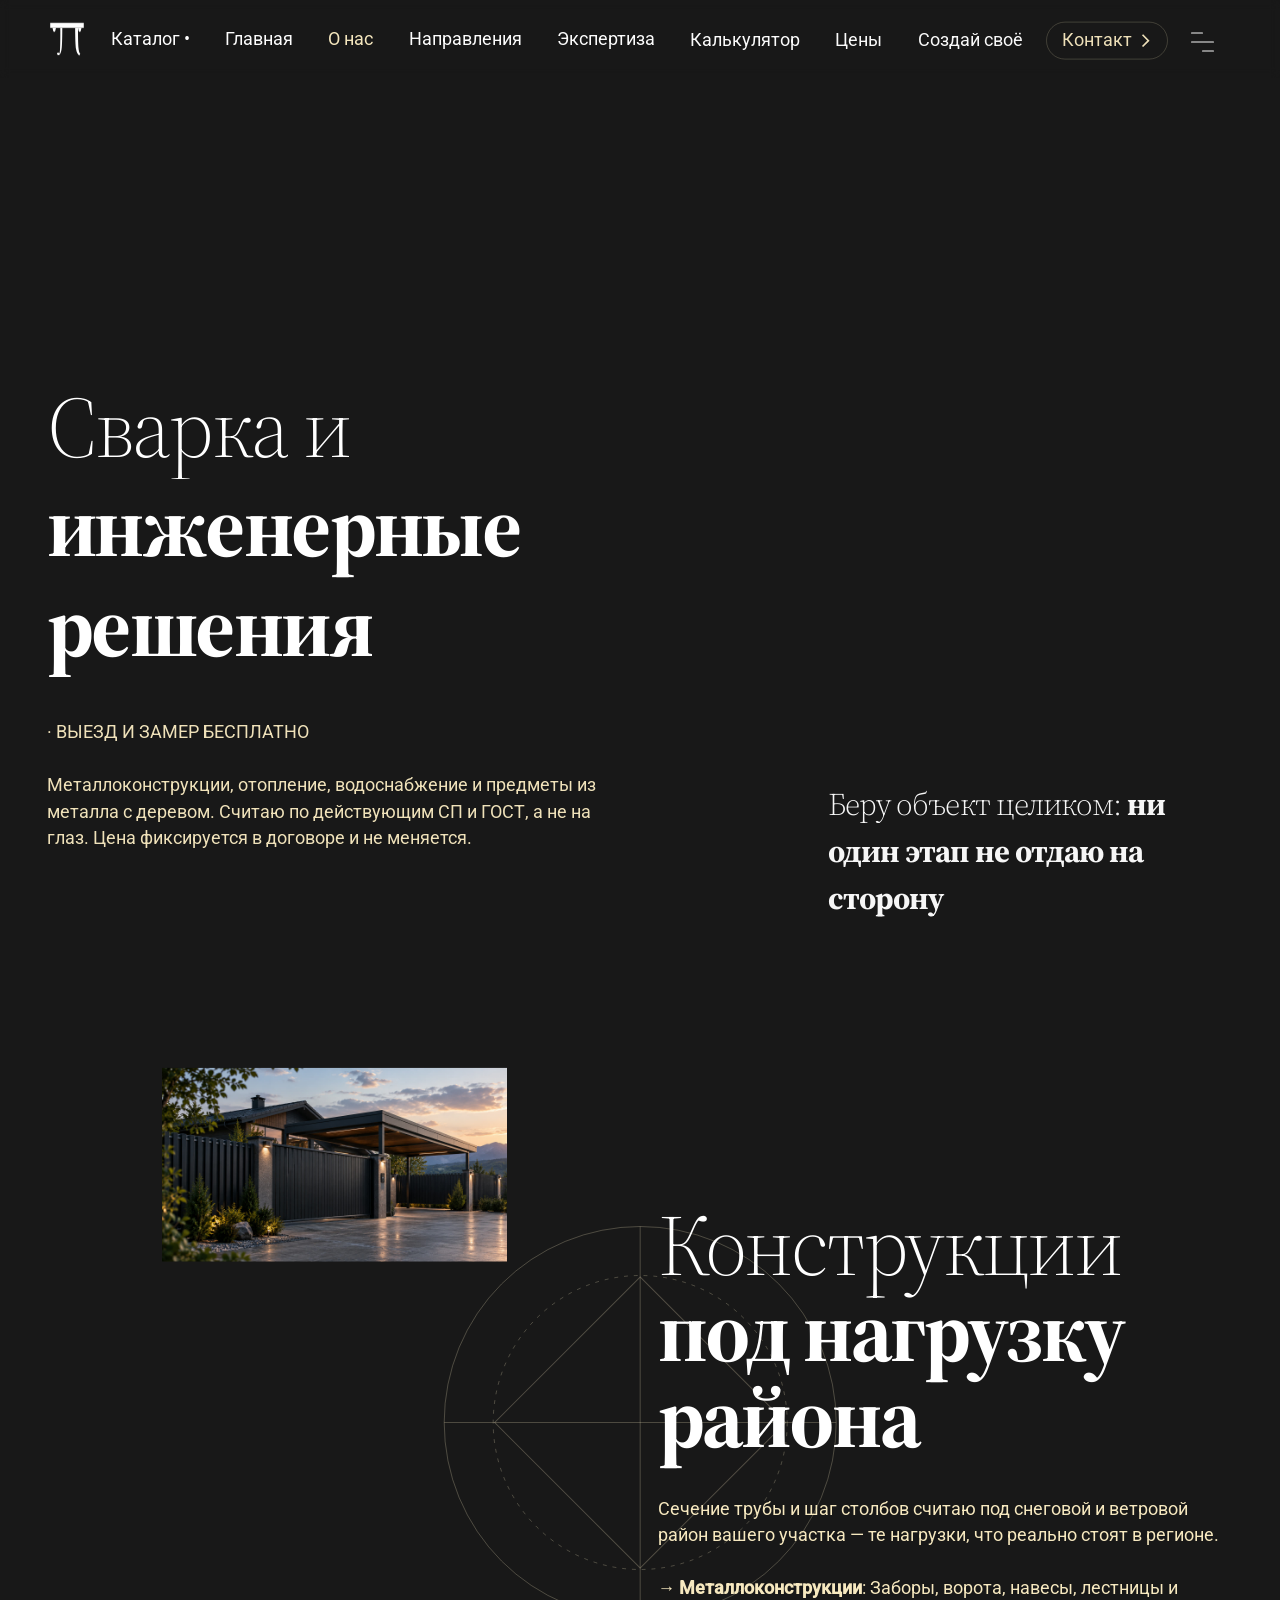
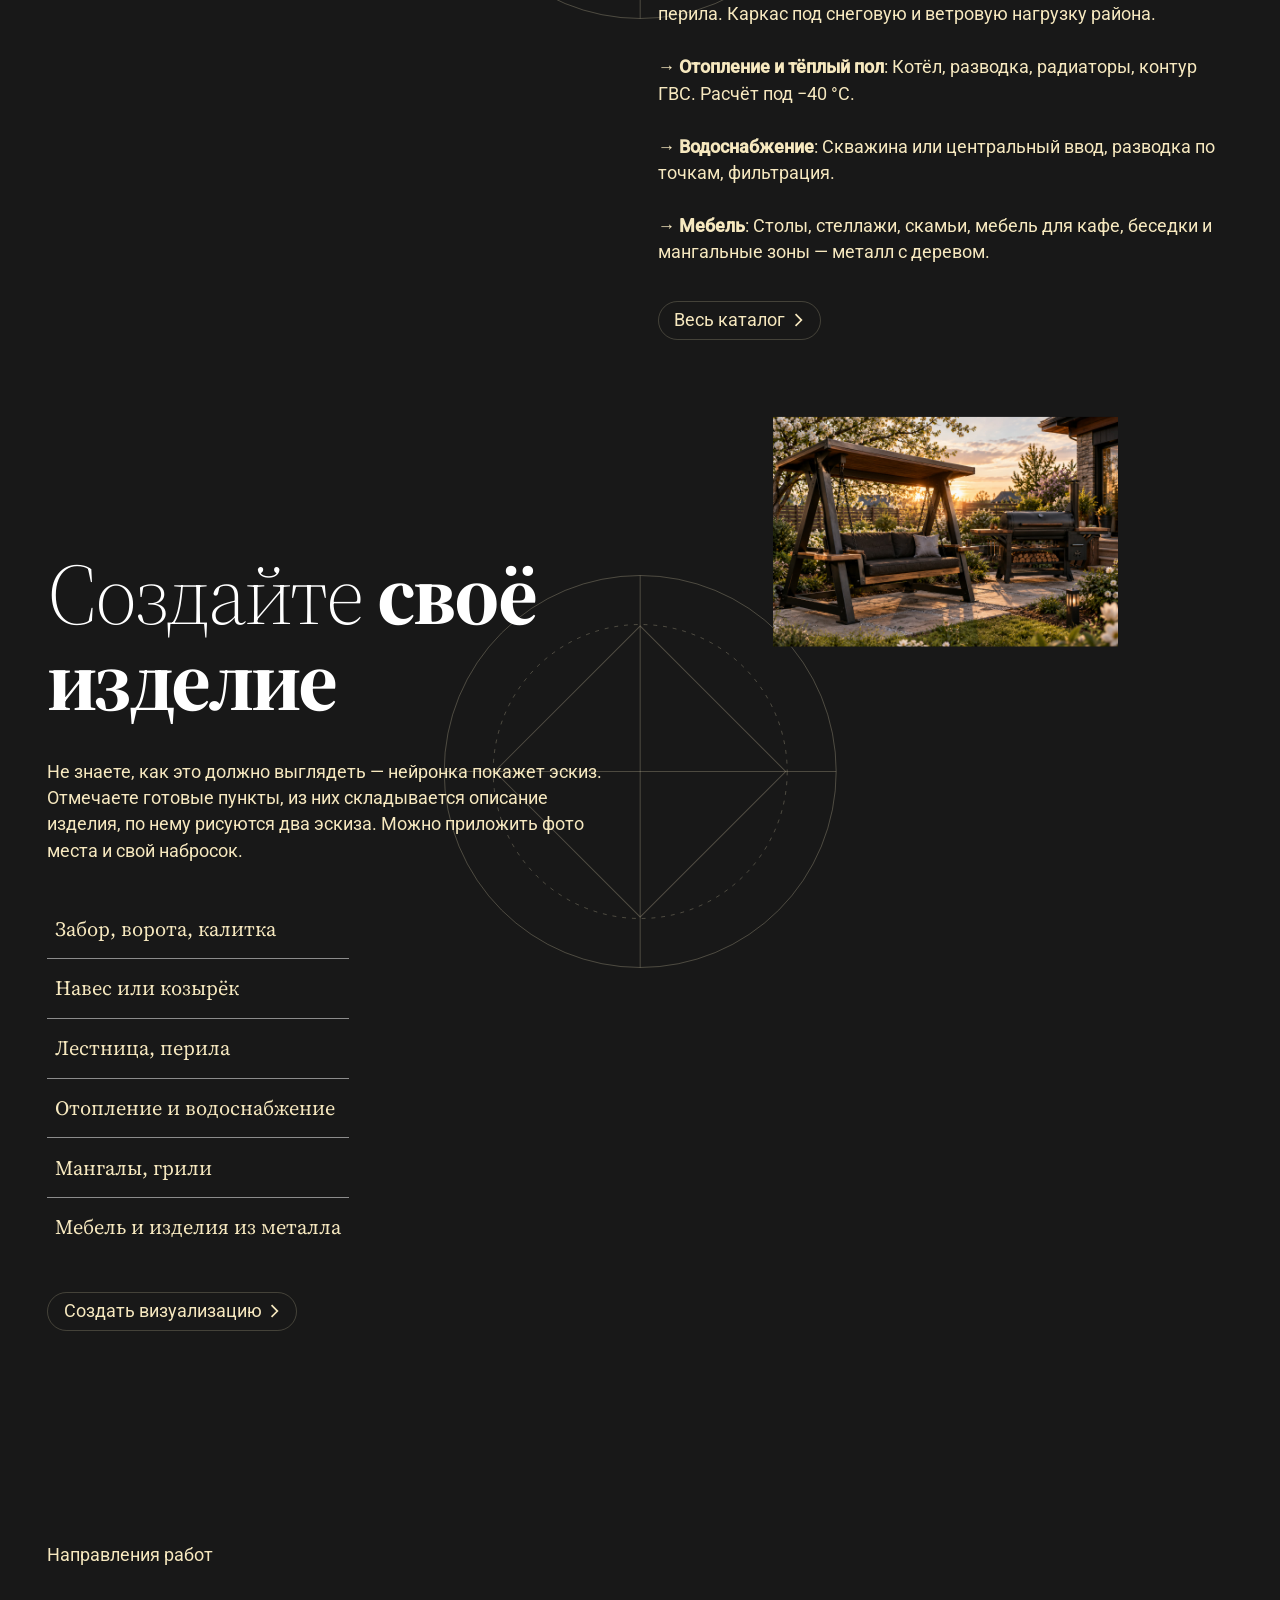
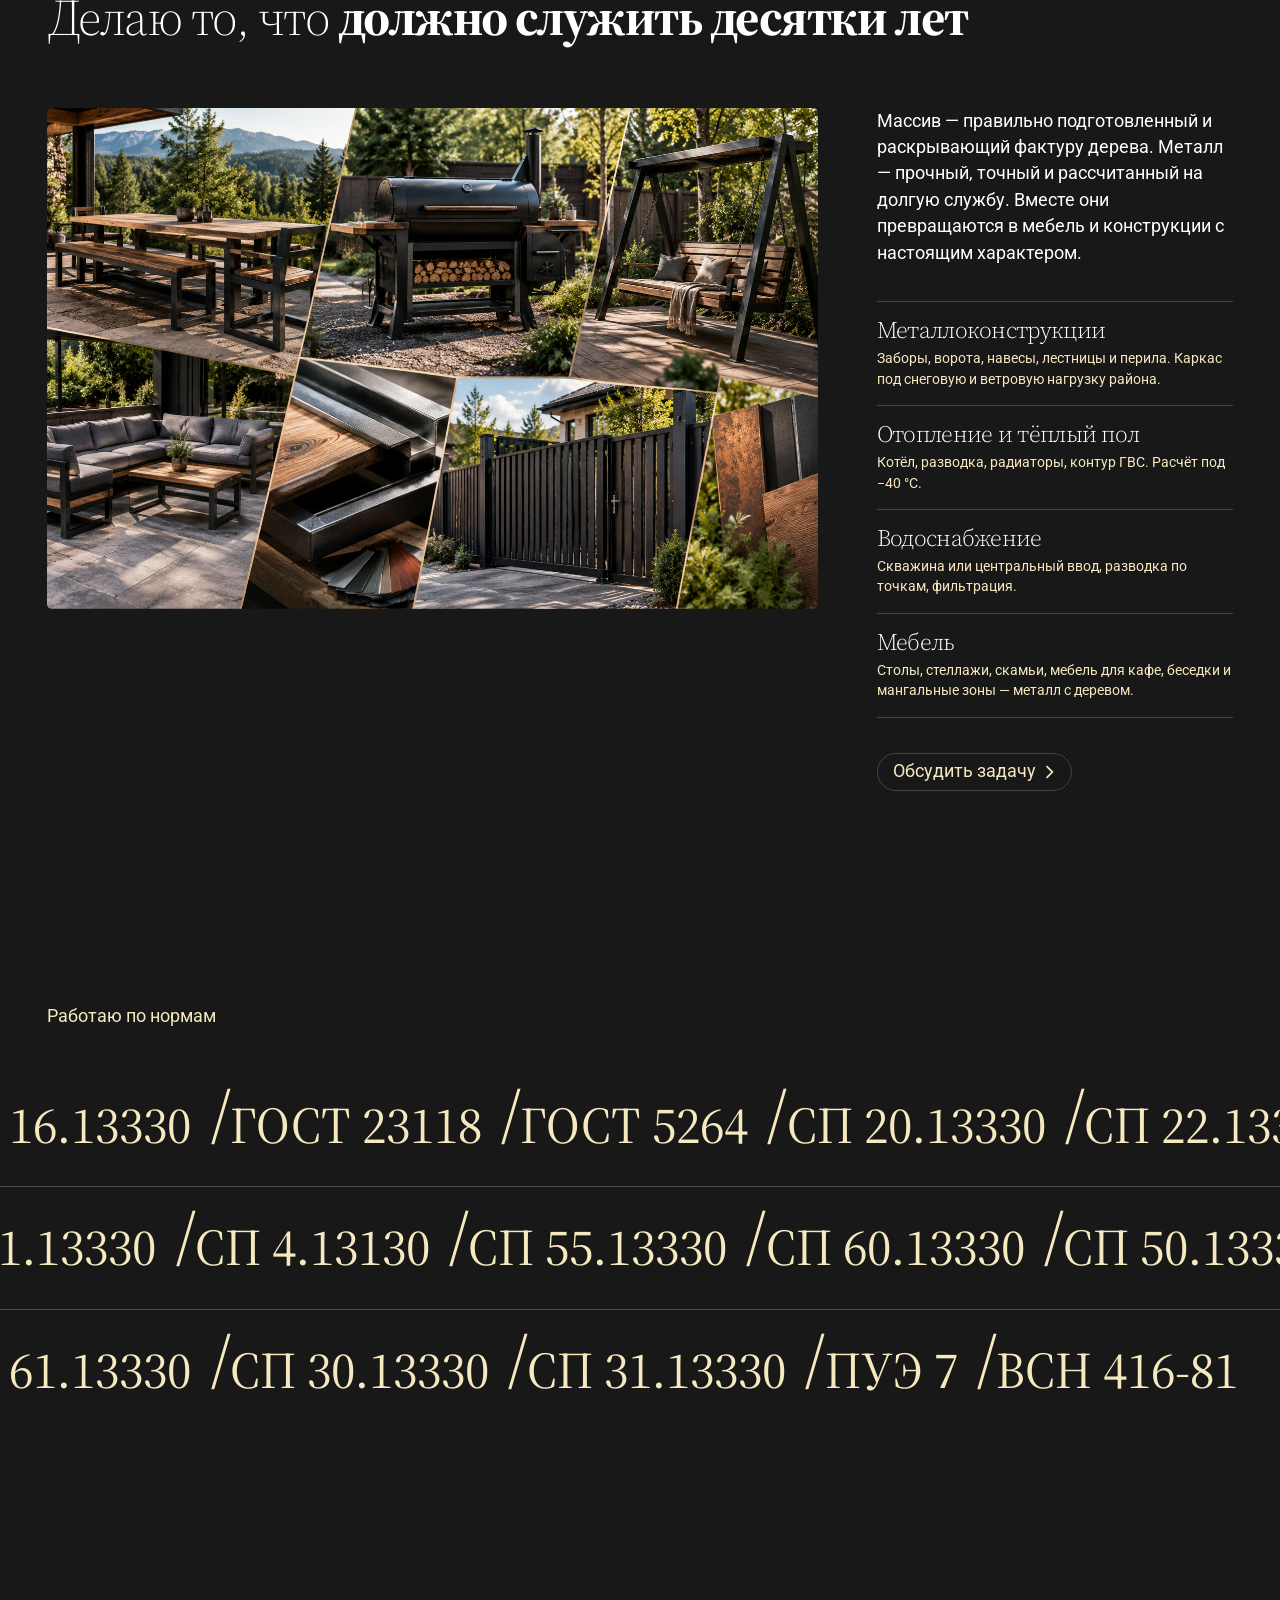
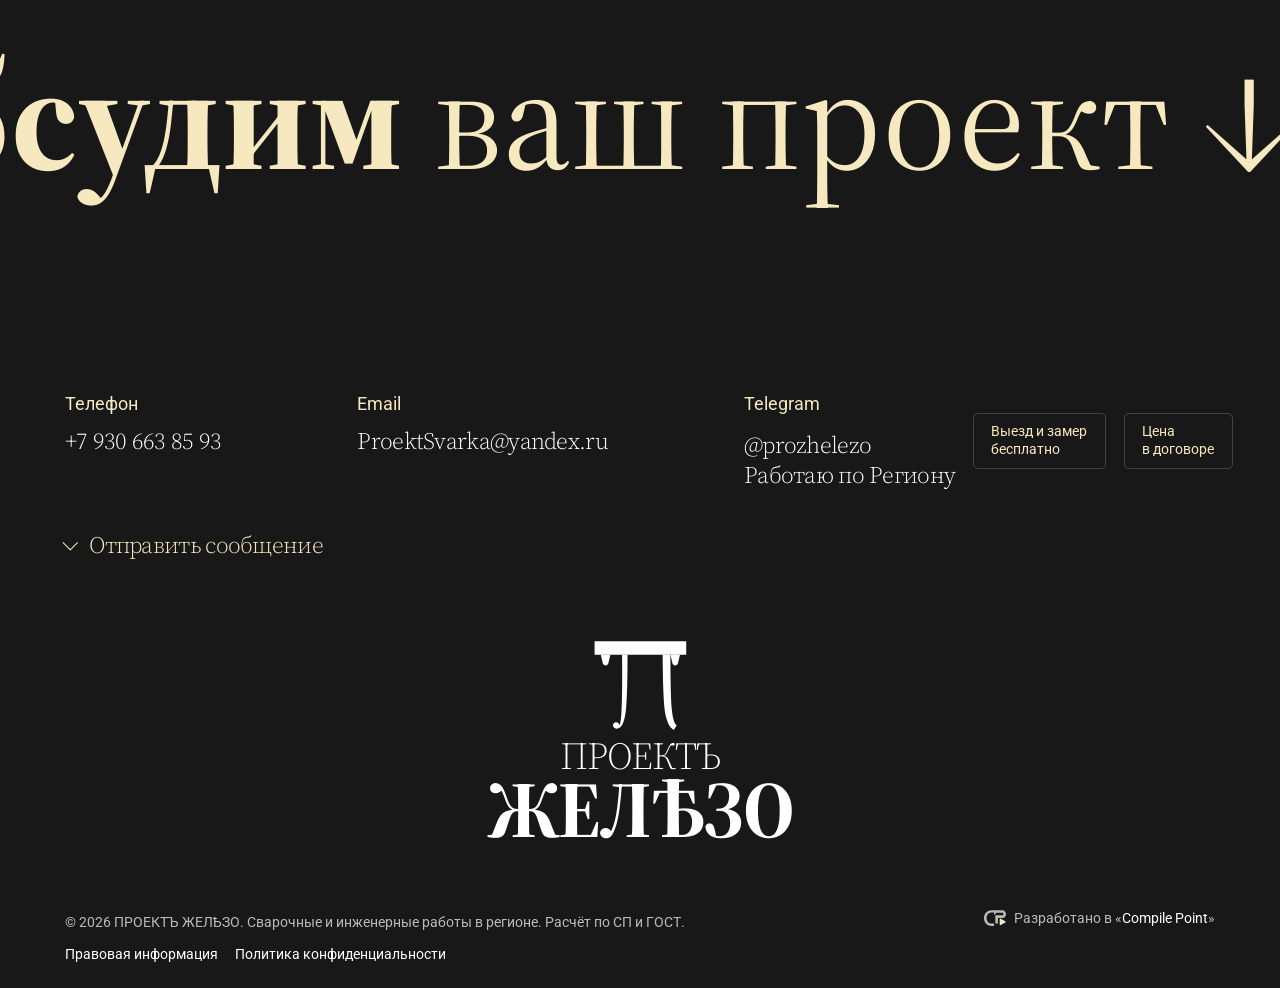
==== commit 42253067: "Мобильная диагностика: облегчено видео шапки (5,4→2,4 МБ), тяжёлые PNG-фото сжаты в JPEG, видео вне " ====
--- a/about.html
+++ b/about.html
@@ -317,7 +317,7 @@
         <h3 class="wmenu__h3">Последний проект</h3>
         <div class="lastp">
           <div class="lastp__left"><a class="clickable-parent" href="works.html" data-cursor-text="Смотреть"><h4 class="lastp__title" data-cursor="-fusion">Кровать</h4></a></div>
-          <div class="lastp__img-wrap"><img class="lastp__img" src="assets/photo/krovat2.png" alt="Деревянная кровать на металлическом каркасе" decoding="async" loading="lazy"></div>
+          <div class="lastp__img-wrap"><img class="lastp__img" src="assets/photo/krovat2.jpg" alt="Деревянная кровать на металлическом каркасе" width="1536" height="1024" decoding="async" loading="lazy"></div>
         </div>
       </div>
     </div>
